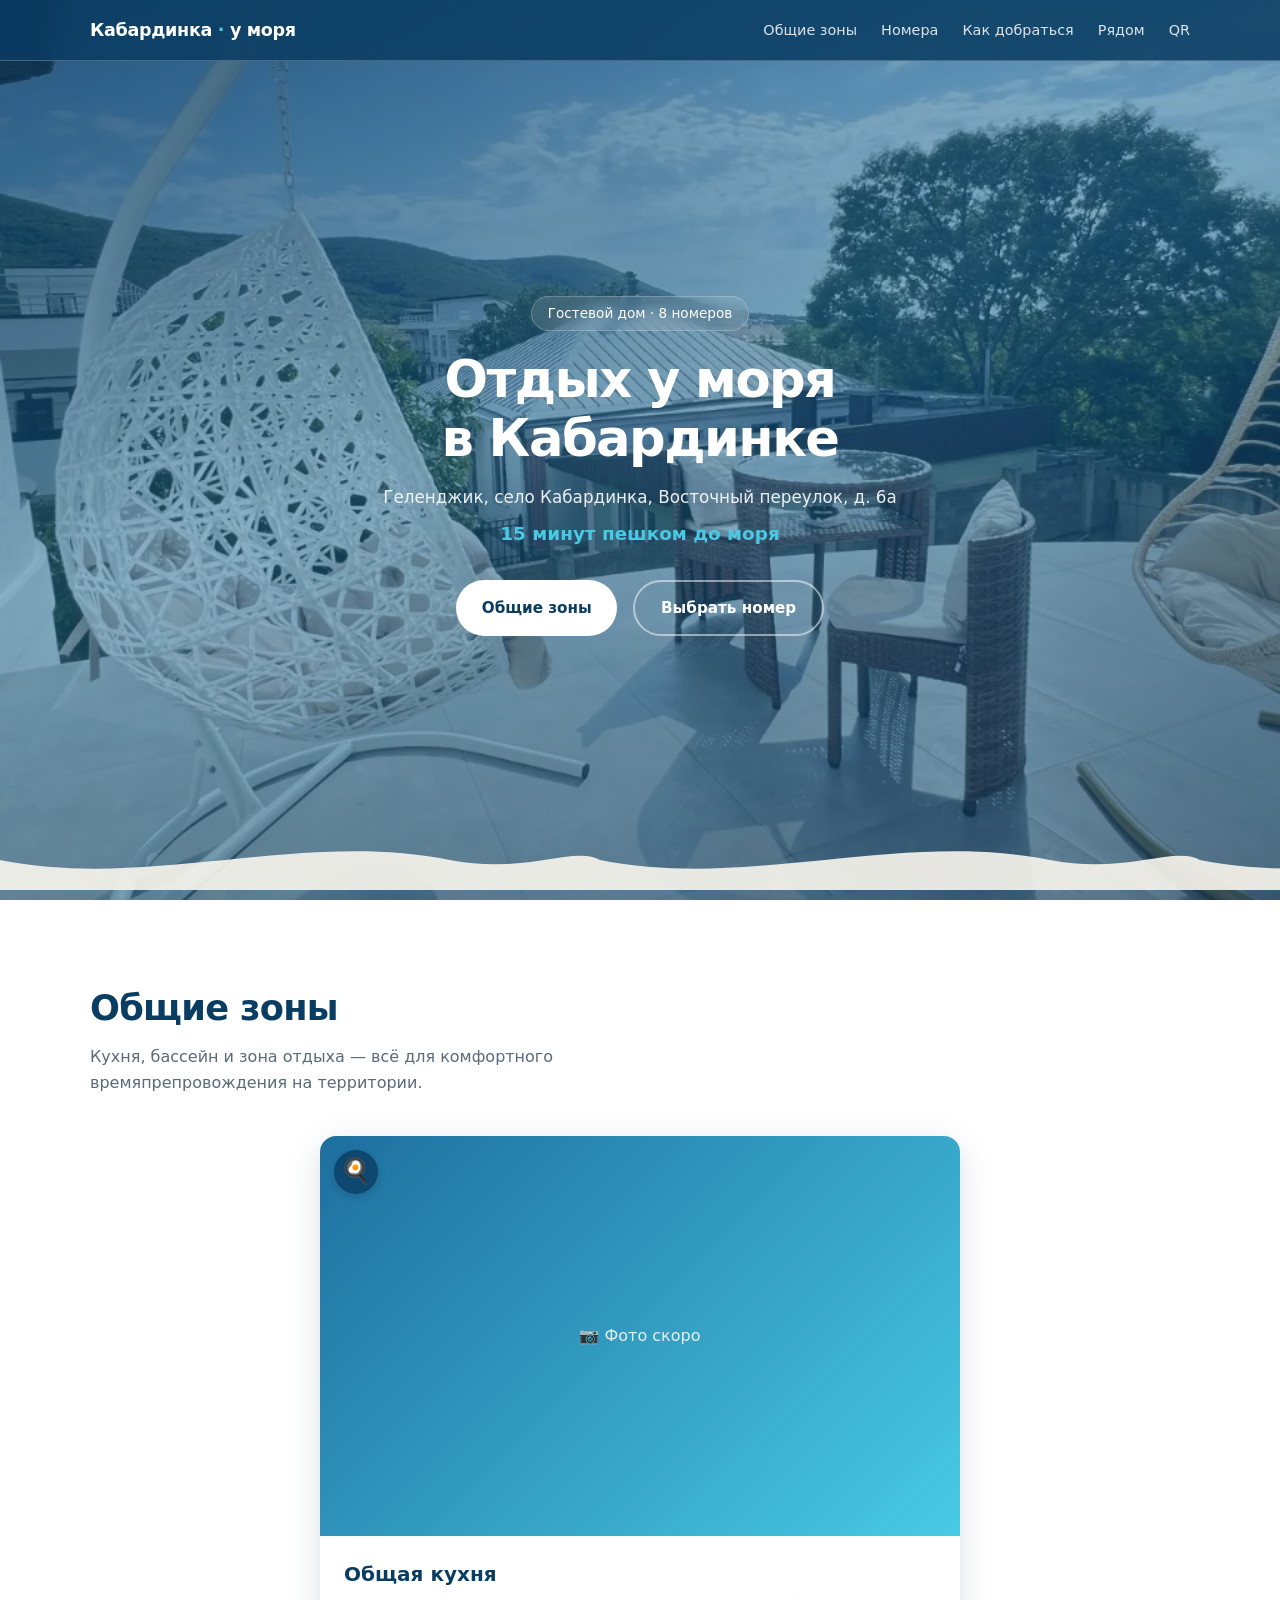
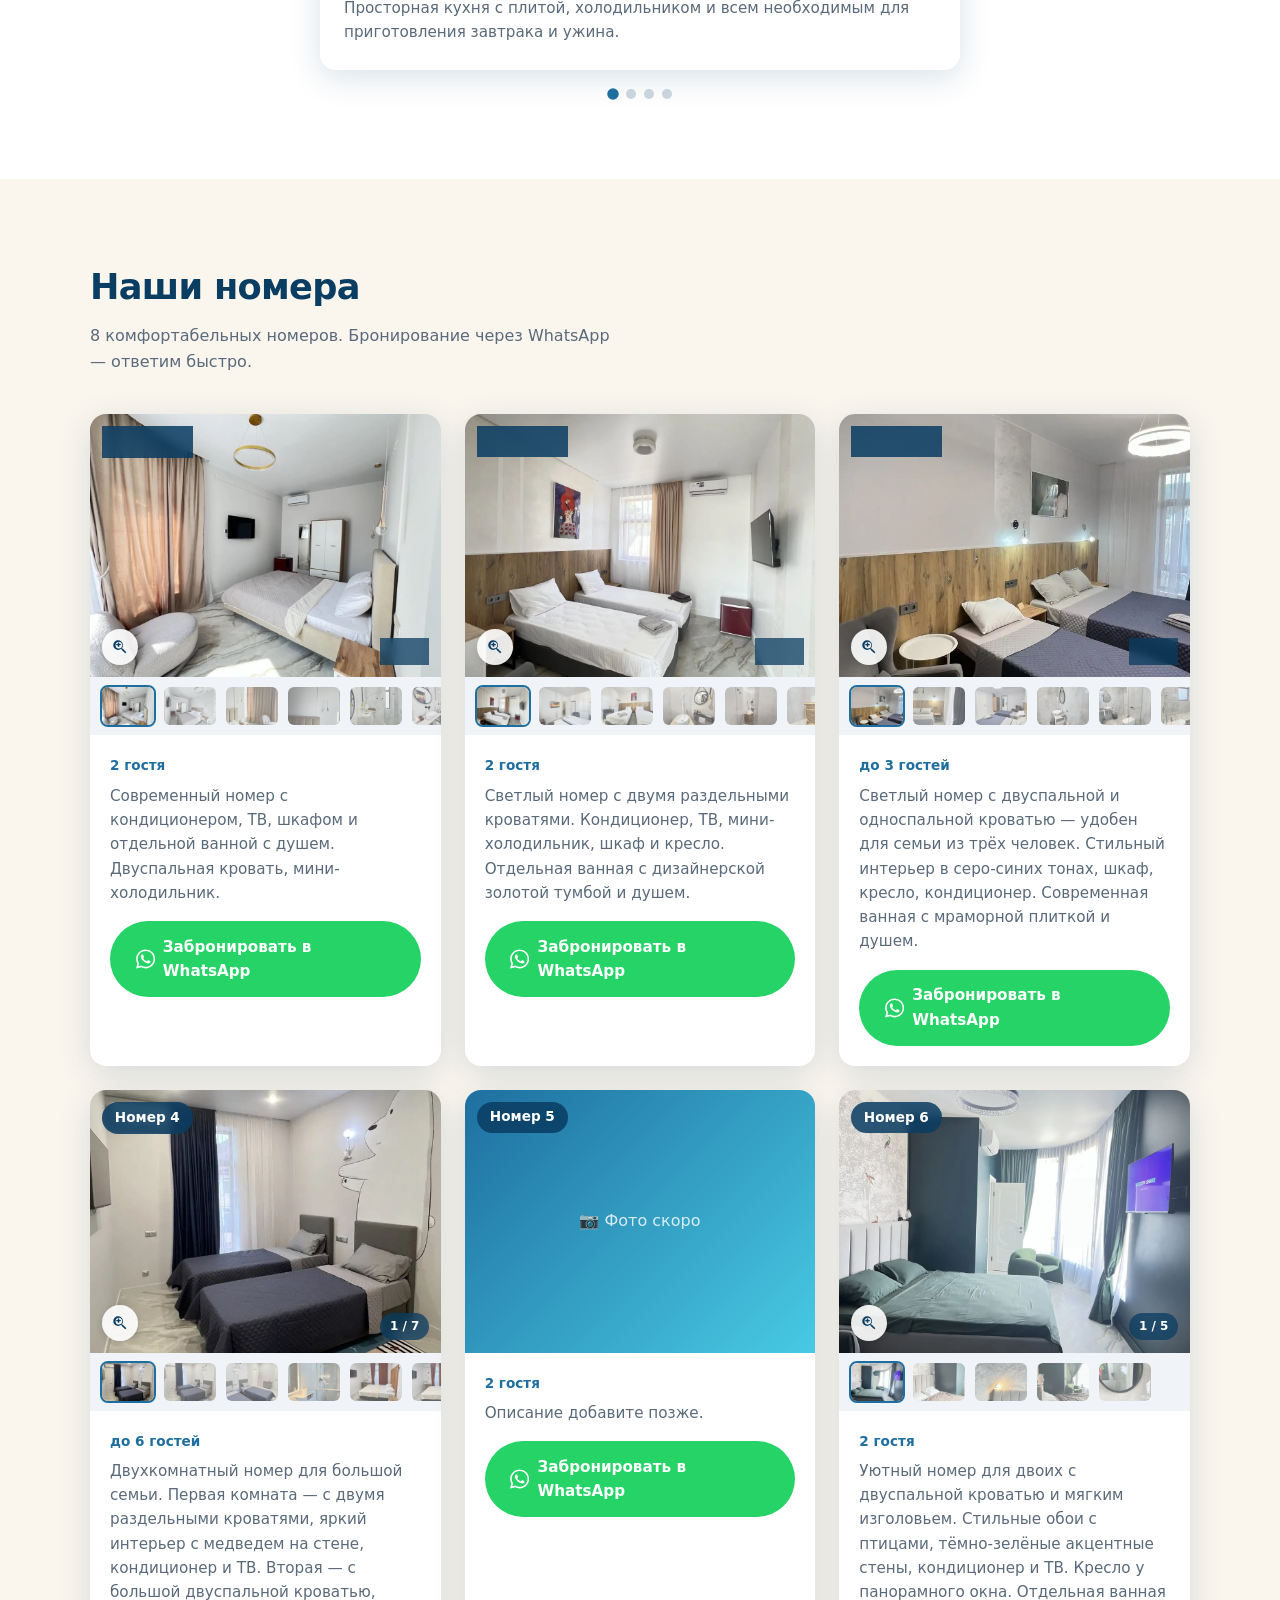
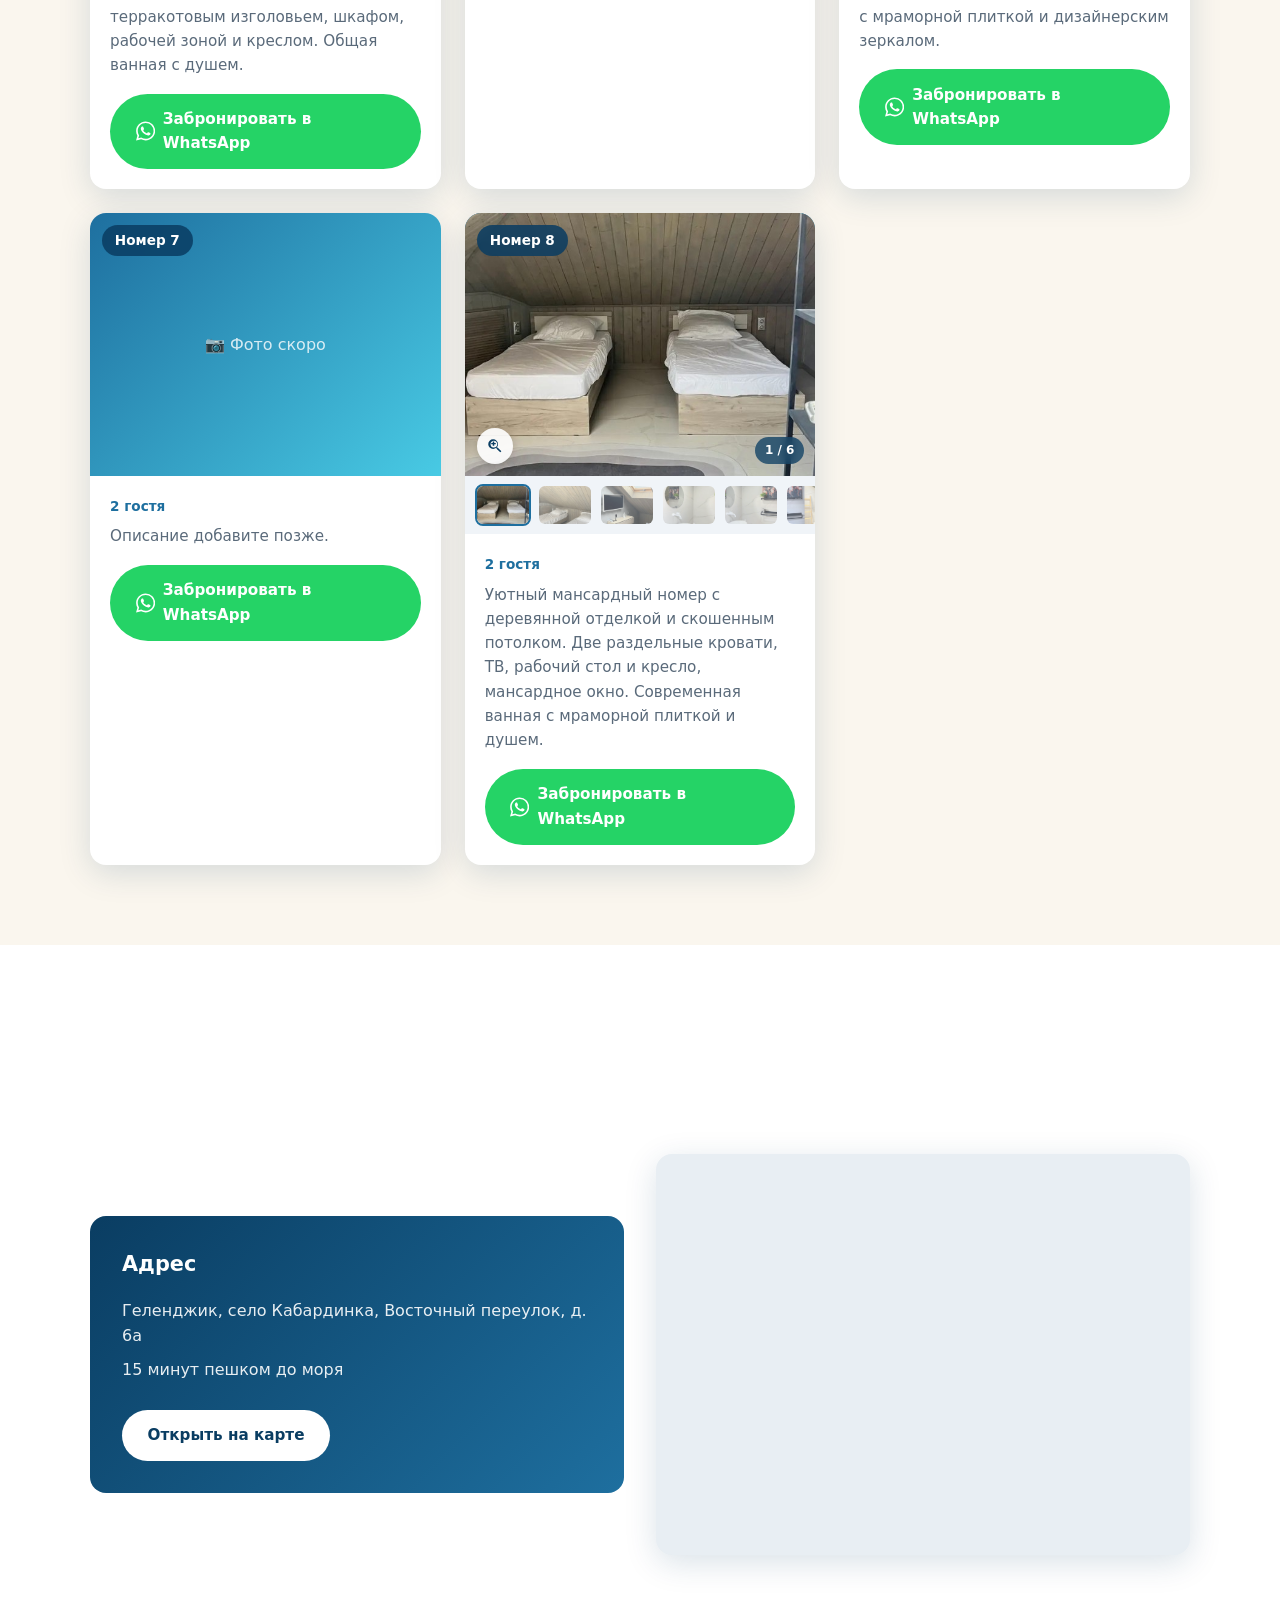
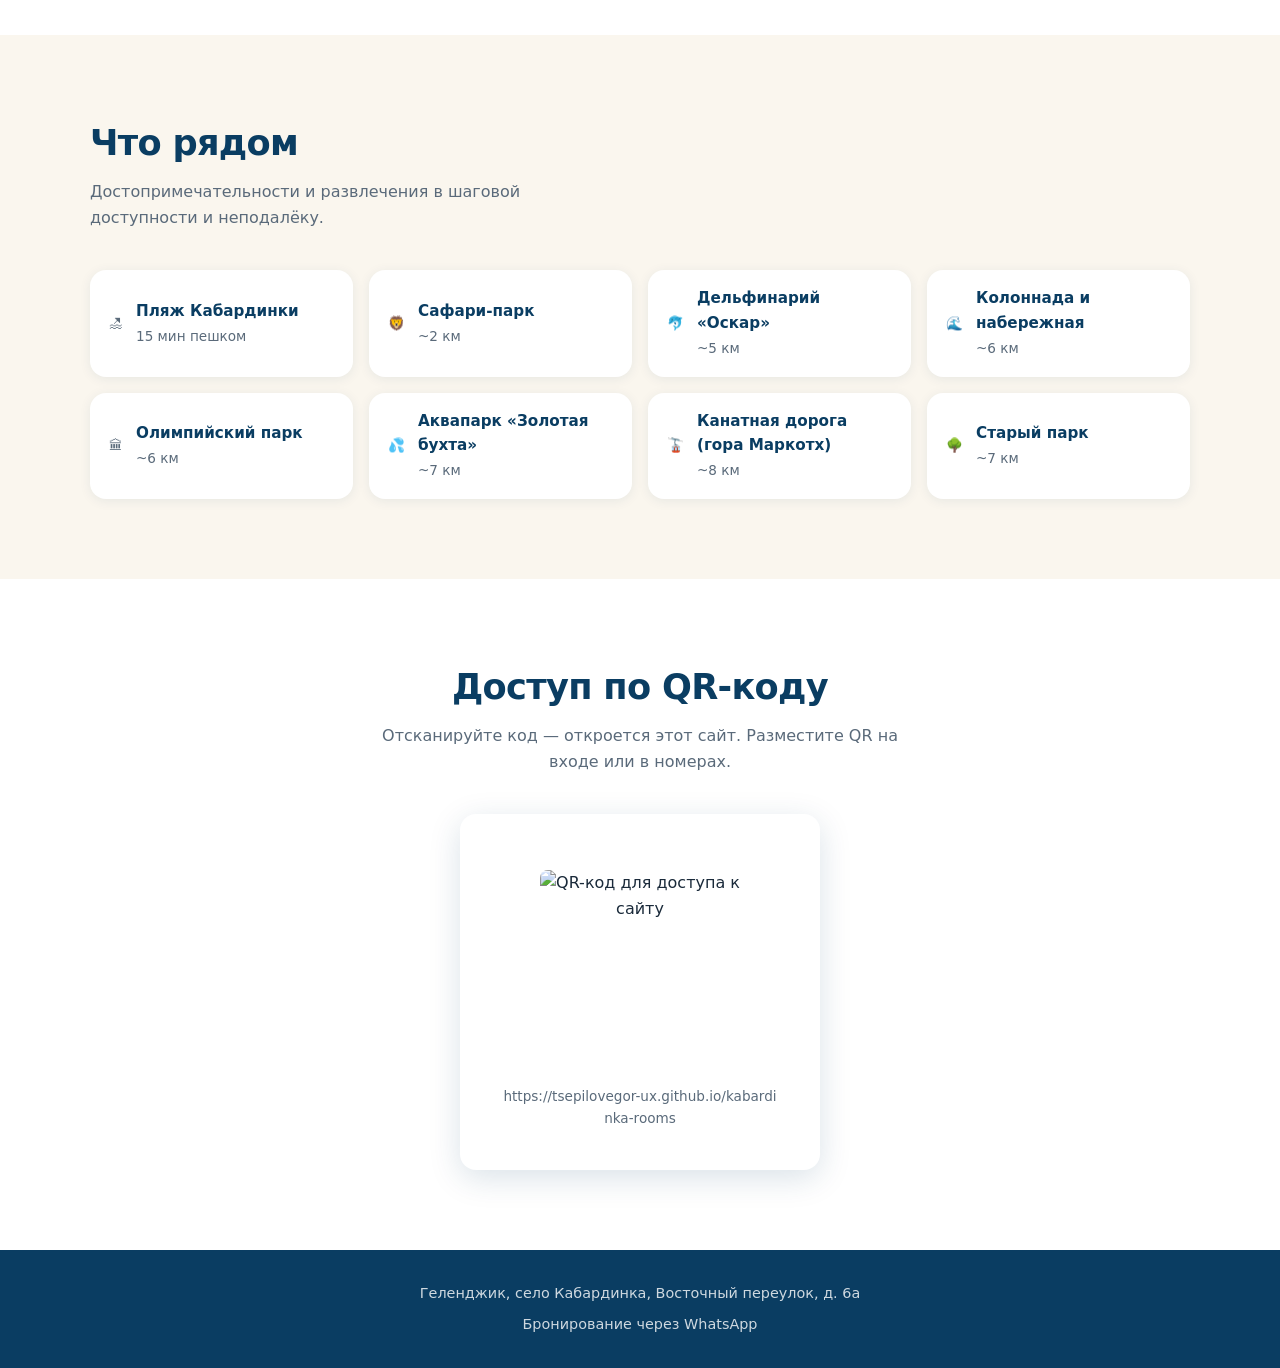
==== index.html @ e251ff1b "Добавить карусель общих зон перед блоком номеров. Кухня, коридор, бассейн и мангальная зона с автопр" ====
<!DOCTYPE html>
<html lang="ru">
<head>
  <meta charset="UTF-8">
  <meta name="viewport" content="width=device-width, initial-scale=1.0">
  <meta name="description" content="Номера для отдыха в Кабардинке — 15 минут пешком до моря. Геленджик, Восточный переулок, 6а.">
  <title>Номера в Кабардинке — у моря</title>
  <link rel="stylesheet" href="css/style.css">
</head>
<body>

  <header class="header">
    <div class="container header__inner">
      <a href="#" class="logo">Кабардинка <span>·</span> у моря</a>
      <nav class="nav">
        <a href="#shared">Общие зоны</a>
        <a href="#rooms">Номера</a>
        <a href="#location">Как добраться</a>
        <a href="#attractions">Рядом</a>
        <a href="#qr">QR</a>
      </nav>
    </div>
  </header>

  <section class="hero">
    <div class="hero__slideshow" id="hero-slideshow" aria-hidden="true"></div>
    <div class="hero__overlay"></div>
    <div class="hero__wave"></div>
    <div class="hero__content">
      <span class="hero__tag">Гостевой дом · 8 номеров</span>
      <h1>Отдых у моря в&nbsp;Кабардинке</h1>
      <p class="hero__address" id="hero-address"></p>
      <p class="hero__sea" id="hero-sea"></p>
      <div class="hero__actions">
        <a href="#shared" class="btn btn--primary">Общие зоны</a>
        <a href="#rooms" class="btn btn--outline">Выбрать номер</a>
      </div>
    </div>
  </section>

  <section class="section section--alt" id="shared">
    <div class="container">
      <h2 class="section__title reveal">Общие зоны</h2>
      <p class="section__subtitle reveal">Кухня, бассейн и зона отдыха — всё для комфортного времяпрепровождения на территории.</p>
      <div class="shared-carousel reveal">
        <div class="shared-carousel__viewport">
          <div class="shared-carousel__track" id="shared-track"></div>
        </div>
        <div class="shared-carousel__dots" id="shared-dots"></div>
      </div>
    </div>
  </section>

  <section class="section" id="rooms">
    <div class="container">
      <h2 class="section__title reveal">Наши номера</h2>
      <p class="section__subtitle reveal">8 комфортабельных номеров. Бронирование через WhatsApp — ответим быстро.</p>
      <div class="rooms-grid reveal" id="rooms-grid"></div>
    </div>
  </section>

  <section class="section section--alt" id="location">
    <div class="container">
      <h2 class="section__title reveal">Как добраться</h2>
      <p class="section__subtitle reveal">Тихое место в центре Кабардинки, рядом с пляжем.</p>
      <div class="location-grid reveal">
        <div class="location-info">
          <h3>Адрес</h3>
          <p id="location-address"></p>
          <p id="location-sea"></p>
          <a id="map-link" class="btn btn--primary" href="#" target="_blank" rel="noopener">Открыть на карте</a>
        </div>
        <div class="location-map">
          <iframe
            src="https://yandex.ru/map-widget/v1/?text=Геленджик%2C%20Кабардинка%2C%20Восточный%20переулок%206%D0%B0&z=16"
            allowfullscreen
            loading="lazy"
            title="Карта — Кабардинка, Восточный переулок 6а">
          </iframe>
        </div>
      </div>
    </div>
  </section>

  <section class="section" id="attractions">
    <div class="container">
      <h2 class="section__title reveal">Что рядом</h2>
      <p class="section__subtitle reveal">Достопримечательности и развлечения в шаговой доступности и неподалёку.</p>
      <ul class="attractions-list reveal" id="attractions-list"></ul>
    </div>
  </section>

  <section class="section section--alt" id="qr">
    <div class="container">
      <h2 class="section__title reveal" style="text-align:center">Доступ по QR-коду</h2>
      <p class="section__subtitle reveal" style="text-align:center;margin-inline:auto">
        Отсканируйте код — откроется этот сайт. Разместите QR на входе или в номерах.
      </p>
      <div class="qr-block reveal">
        <img id="qr-code" src="" alt="QR-код" width="200" height="200">
        <p id="qr-url"></p>
      </div>
    </div>
  </section>

  <footer class="footer">
    <div class="container">
      <p id="footer-address"></p>
      <p style="margin-top:0.5rem">Бронирование через WhatsApp</p>
    </div>
  </footer>

  <div class="lightbox" id="lightbox" hidden>
    <button type="button" class="lightbox__close" aria-label="Закрыть">&times;</button>
    <button type="button" class="lightbox__prev" aria-label="Предыдущее фото">&#8249;</button>
    <button type="button" class="lightbox__next" aria-label="Следующее фото">&#8250;</button>
    <div class="lightbox__content">
      <img class="lightbox__img" src="" alt="">
      <p class="lightbox__caption"></p>
      <span class="lightbox__counter"></span>
    </div>
  </div>

  <script src="js/config.js"></script>
  <script src="js/main.js"></script>
</body>
</html>
---- css/style.css ----
/* ===== Variables ===== */
:root {
  --sea-deep: #0a3d62;
  --sea-mid: #1e6f9f;
  --sea-light: #48cae4;
  --sand: #f4e4bc;
  --sand-light: #faf6ee;
  --white: #ffffff;
  --glass: rgba(255, 255, 255, 0.12);
  --glass-border: rgba(255, 255, 255, 0.22);
  --text: #1a2a3a;
  --text-muted: #5a6a7a;
  --whatsapp: #25d366;
  --radius: 16px;
  --shadow: 0 8px 32px rgba(10, 61, 98, 0.15);
  --font: system-ui, -apple-system, "Segoe UI", Roboto, "Helvetica Neue", sans-serif;
}

*, *::before, *::after { box-sizing: border-box; margin: 0; padding: 0; }

html { scroll-behavior: smooth; }

body {
  font-family: var(--font);
  color: var(--text);
  background: var(--sand-light);
  line-height: 1.6;
  -webkit-font-smoothing: antialiased;
}

img { max-width: 100%; display: block; }

a { color: inherit; text-decoration: none; }

.container {
  width: min(1100px, 92vw);
  margin-inline: auto;
}

/* ===== Header ===== */
.header {
  position: fixed;
  top: 0;
  left: 0;
  right: 0;
  z-index: 100;
  padding: 1rem 0;
  background: rgba(10, 61, 98, 0.85);
  backdrop-filter: blur(12px);
  -webkit-backdrop-filter: blur(12px);
  border-bottom: 1px solid var(--glass-border);
}

.header__inner {
  display: flex;
  align-items: center;
  justify-content: space-between;
  gap: 1rem;
}

.logo {
  font-size: 1.1rem;
  font-weight: 700;
  color: var(--white);
  letter-spacing: -0.02em;
}

.logo span { color: var(--sea-light); }

.nav {
  display: flex;
  gap: 1.5rem;
}

.nav a {
  color: rgba(255, 255, 255, 0.85);
  font-size: 0.9rem;
  transition: color 0.2s;
}

.nav a:hover { color: var(--sea-light); }

@media (max-width: 600px) {
  .nav { gap: 0.8rem; font-size: 0.85rem; }
}

/* ===== Hero ===== */
.hero {
  position: relative;
  min-height: 100svh;
  display: flex;
  align-items: center;
  justify-content: center;
  text-align: center;
  color: var(--white);
  overflow: hidden;
  padding: 6rem 1rem 4rem;
}

.hero__slideshow {
  position: absolute;
  inset: 0;
  z-index: 0;
}

.hero__slide {
  position: absolute;
  inset: 0;
  background-size: cover;
  background-position: center;
  opacity: 0;
  transition: opacity 1.4s ease-in-out;
}

.hero__slide.active {
  opacity: 1;
}

.hero__overlay {
  position: absolute;
  inset: 0;
  z-index: 1;
  background:
    linear-gradient(160deg, rgba(10, 61, 98, 0.72) 0%, rgba(30, 111, 159, 0.5) 45%, rgba(10, 61, 98, 0.65) 100%);
  pointer-events: none;
}

.hero__wave {
  position: absolute;
  bottom: 0;
  left: 0;
  width: 200%;
  height: 80px;
  z-index: 2;
  background: url("data:image/svg+xml,%3Csvg xmlns='http://www.w3.org/2000/svg' viewBox='0 0 1200 120'%3E%3Cpath d='M0,60 C300,120 600,0 900,60 C1050,90 1150,30 1200,60 L1200,120 L0,120 Z' fill='%23faf6ee'/%3E%3C/svg%3E") repeat-x;
  background-size: 600px 80px;
  animation: wave 12s linear infinite;
  opacity: 0.9;
}

@keyframes wave {
  from { transform: translateX(0); }
  to { transform: translateX(-600px); }
}

.hero__content { max-width: 680px; position: relative; z-index: 3; }

.hero__tag {
  display: inline-block;
  padding: 0.35rem 1rem;
  border-radius: 999px;
  background: var(--glass);
  border: 1px solid var(--glass-border);
  font-size: 0.85rem;
  margin-bottom: 1.2rem;
  backdrop-filter: blur(8px);
}

.hero h1 {
  font-size: clamp(2rem, 5vw, 3.2rem);
  font-weight: 800;
  line-height: 1.15;
  letter-spacing: -0.03em;
  margin-bottom: 1rem;
}

.hero__address {
  font-size: 1.05rem;
  opacity: 0.9;
  margin-bottom: 0.5rem;
}

.hero__sea {
  font-size: 1.15rem;
  color: var(--sea-light);
  font-weight: 600;
  margin-bottom: 2rem;
}

.hero__actions {
  display: flex;
  gap: 1rem;
  justify-content: center;
  flex-wrap: wrap;
}

/* ===== Buttons ===== */
.btn {
  display: inline-flex;
  align-items: center;
  gap: 0.5rem;
  padding: 0.85rem 1.6rem;
  border-radius: 999px;
  font-weight: 600;
  font-size: 0.95rem;
  transition: transform 0.2s, box-shadow 0.2s;
  cursor: pointer;
  border: none;
}

.btn:hover {
  transform: translateY(-2px);
  box-shadow: 0 6px 20px rgba(0, 0, 0, 0.15);
}

.btn--primary {
  background: var(--white);
  color: var(--sea-deep);
}

.btn--outline {
  background: transparent;
  color: var(--white);
  border: 2px solid rgba(255, 255, 255, 0.5);
}

.btn--whatsapp {
  background: var(--whatsapp);
  color: var(--white);
  width: 100%;
  justify-content: center;
}

/* ===== Sections ===== */
.section {
  padding: 5rem 0;
}

.section--alt {
  background: var(--white);
}

.section__title {
  font-size: clamp(1.6rem, 3vw, 2.2rem);
  font-weight: 800;
  letter-spacing: -0.02em;
  margin-bottom: 0.5rem;
  color: var(--sea-deep);
}

.section__subtitle {
  color: var(--text-muted);
  margin-bottom: 2.5rem;
  max-width: 540px;
}

/* ===== Shared spaces carousel ===== */
.shared-carousel {
  max-width: 640px;
  margin-inline: auto;
}

.shared-carousel__viewport {
  overflow: hidden;
  border-radius: var(--radius);
  box-shadow: var(--shadow);
}

.shared-carousel__track {
  display: flex;
  transition: transform 0.7s cubic-bezier(0.4, 0, 0.2, 1);
}

.shared-card {
  flex: 0 0 100%;
  background: var(--white);
}

.shared-card__image {
  position: relative;
  aspect-ratio: 16 / 10;
  background: linear-gradient(135deg, var(--sea-mid), var(--sea-light));
  overflow: hidden;
}

.shared-card__image img {
  width: 100%;
  height: 100%;
  object-fit: cover;
}

.shared-card__image--placeholder::after {
  content: "📷 Фото скоро";
  position: absolute;
  inset: 0;
  display: flex;
  align-items: center;
  justify-content: center;
  color: rgba(255, 255, 255, 0.85);
  font-size: 1rem;
  font-weight: 500;
}

.shared-card__icon {
  position: absolute;
  top: 14px;
  left: 14px;
  font-size: 1.5rem;
  background: rgba(10, 61, 98, 0.8);
  width: 44px;
  height: 44px;
  border-radius: 50%;
  display: flex;
  align-items: center;
  justify-content: center;
  backdrop-filter: blur(4px);
  box-shadow: 0 2px 8px rgba(0, 0, 0, 0.15);
}

.shared-card__body {
  padding: 1.4rem 1.5rem 1.6rem;
}

.shared-card__body h3 {
  font-size: 1.25rem;
  font-weight: 700;
  color: var(--sea-deep);
  margin-bottom: 0.45rem;
}

.shared-card__body p {
  font-size: 0.95rem;
  color: var(--text-muted);
  line-height: 1.55;
}

.shared-carousel__dots {
  display: flex;
  justify-content: center;
  gap: 8px;
  margin-top: 1.2rem;
}

.shared-carousel__dot {
  width: 10px;
  height: 10px;
  padding: 0;
  border: none;
  border-radius: 50%;
  background: rgba(10, 61, 98, 0.2);
  cursor: pointer;
  transition: transform 0.2s, background 0.2s;
}

.shared-carousel__dot:hover {
  background: rgba(10, 61, 98, 0.4);
}

.shared-carousel__dot.active {
  background: var(--sea-mid);
  transform: scale(1.15);
}

/* ===== Reveal animation ===== */
.reveal {
  opacity: 0;
  transform: translateY(24px);
  transition: opacity 0.6s ease, transform 0.6s ease;
}

.reveal.visible {
  opacity: 1;
  transform: translateY(0);
}

/* ===== Room cards ===== */
.rooms-grid {
  display: grid;
  grid-template-columns: repeat(auto-fill, minmax(300px, 1fr));
  gap: 1.5rem;
}

.room-card {
  background: var(--white);
  border-radius: var(--radius);
  overflow: hidden;
  box-shadow: var(--shadow);
  transition: transform 0.3s, box-shadow 0.3s;
}

.room-card:hover {
  transform: translateY(-4px);
  box-shadow: 0 12px 40px rgba(10, 61, 98, 0.2);
}

.room-card__image {
  position: relative;
  aspect-ratio: 4 / 3;
  background: linear-gradient(135deg, var(--sea-mid), var(--sea-light));
  overflow: hidden;
}

.room-card__image img {
  width: 100%;
  height: 100%;
  object-fit: cover;
  transition: opacity 0.25s ease;
}

.room-card__counter {
  position: absolute;
  bottom: 12px;
  right: 12px;
  background: rgba(10, 61, 98, 0.75);
  color: var(--white);
  padding: 0.25rem 0.6rem;
  border-radius: 999px;
  font-size: 0.75rem;
  font-weight: 600;
  backdrop-filter: blur(4px);
}

.room-card__thumbs {
  display: flex;
  gap: 6px;
  padding: 8px 10px;
  overflow-x: auto;
  background: #f0f4f8;
  scrollbar-width: thin;
}

.room-card__thumb {
  flex: 0 0 56px;
  height: 42px;
  padding: 0;
  border: 2px solid transparent;
  border-radius: 8px;
  overflow: hidden;
  cursor: pointer;
  background: none;
  opacity: 0.65;
  transition: opacity 0.2s, border-color 0.2s;
}

.room-card__thumb:hover,
.room-card__thumb.active {
  opacity: 1;
  border-color: var(--sea-mid);
}

.room-card__thumb img {
  width: 100%;
  height: 100%;
  object-fit: cover;
}

.room-card__zoom {
  position: absolute;
  bottom: 12px;
  left: 12px;
  width: 36px;
  height: 36px;
  border: none;
  border-radius: 50%;
  background: rgba(255, 255, 255, 0.9);
  color: var(--sea-deep);
  display: flex;
  align-items: center;
  justify-content: center;
  cursor: pointer;
  box-shadow: 0 2px 8px rgba(0, 0, 0, 0.15);
  transition: transform 0.2s, background 0.2s;
}

.room-card__zoom:hover {
  transform: scale(1.08);
  background: var(--white);
}

.room-card__main {
  cursor: zoom-in;
}

.room-card__image--placeholder .room-card__main {
  cursor: default;
}

.room-card__image--placeholder .room-card__zoom {
  display: none;
}

/* ===== Lightbox ===== */
body.lightbox-open {
  overflow: hidden;
}

.lightbox {
  position: fixed;
  inset: 0;
  z-index: 1000;
  background: rgba(10, 20, 30, 0.92);
  display: flex;
  align-items: center;
  justify-content: center;
  padding: 1rem;
  backdrop-filter: blur(6px);
}

.lightbox[hidden] {
  display: none;
}

.lightbox__content {
  max-width: min(960px, 96vw);
  max-height: 90vh;
  text-align: center;
}

.lightbox__img {
  max-width: 100%;
  max-height: calc(90vh - 80px);
  object-fit: contain;
  border-radius: 8px;
  box-shadow: 0 8px 40px rgba(0, 0, 0, 0.4);
}

.lightbox__caption {
  color: var(--white);
  font-weight: 600;
  margin-top: 0.8rem;
  font-size: 1rem;
}

.lightbox__counter {
  display: block;
  color: rgba(255, 255, 255, 0.7);
  font-size: 0.85rem;
  margin-top: 0.3rem;
}

.lightbox__close,
.lightbox__prev,
.lightbox__next {
  position: absolute;
  border: none;
  background: rgba(255, 255, 255, 0.12);
  color: var(--white);
  cursor: pointer;
  border-radius: 50%;
  width: 44px;
  height: 44px;
  font-size: 1.6rem;
  line-height: 1;
  display: flex;
  align-items: center;
  justify-content: center;
  transition: background 0.2s;
}

.lightbox__close:hover,
.lightbox__prev:hover,
.lightbox__next:hover {
  background: rgba(255, 255, 255, 0.25);
}

.lightbox__close {
  top: 1rem;
  right: 1rem;
  font-size: 2rem;
}

.lightbox__prev {
  left: 1rem;
  top: 50%;
  transform: translateY(-50%);
}

.lightbox__next {
  right: 1rem;
  top: 50%;
  transform: translateY(-50%);
}

@media (max-width: 600px) {
  .lightbox__prev { left: 0.5rem; }
  .lightbox__next { right: 0.5rem; }
  .lightbox__close { top: 0.5rem; right: 0.5rem; }
}

.room-card__image--placeholder img { display: none; }

.room-card__image--placeholder::after {
  content: "📷 Фото скоро";
  position: absolute;
  inset: 0;
  display: flex;
  align-items: center;
  justify-content: center;
  color: rgba(255, 255, 255, 0.8);
  font-size: 1rem;
  font-weight: 500;
}

.room-card__badge {
  position: absolute;
  top: 12px;
  left: 12px;
  background: rgba(10, 61, 98, 0.85);
  color: var(--white);
  padding: 0.3rem 0.8rem;
  border-radius: 999px;
  font-size: 0.85rem;
  font-weight: 600;
  backdrop-filter: blur(4px);
}

.room-card__body { padding: 1.25rem; }

.room-card__capacity {
  font-size: 0.85rem;
  color: var(--sea-mid);
  font-weight: 600;
  margin-bottom: 0.4rem;
}

.room-card__desc {
  font-size: 0.95rem;
  color: var(--text-muted);
  margin-bottom: 1rem;
}

/* ===== Location ===== */
.location-grid {
  display: grid;
  grid-template-columns: 1fr 1fr;
  gap: 2rem;
  align-items: center;
}

@media (max-width: 700px) {
  .location-grid { grid-template-columns: 1fr; }
}

.location-info {
  background: linear-gradient(135deg, var(--sea-deep), var(--sea-mid));
  color: var(--white);
  padding: 2rem;
  border-radius: var(--radius);
}

.location-info h3 {
  font-size: 1.3rem;
  margin-bottom: 1rem;
}

.location-info p { opacity: 0.9; margin-bottom: 0.5rem; }

.location-info .btn { margin-top: 1.2rem; }

.location-map {
  border-radius: var(--radius);
  overflow: hidden;
  aspect-ratio: 4 / 3;
  background: #e8eef3;
  display: flex;
  align-items: center;
  justify-content: center;
  box-shadow: var(--shadow);
}

.location-map iframe {
  width: 100%;
  height: 100%;
  border: 0;
}

/* ===== Attractions ===== */
.attractions-list {
  list-style: none;
  display: grid;
  grid-template-columns: repeat(auto-fill, minmax(240px, 1fr));
  gap: 1rem;
}

.attraction {
  display: flex;
  align-items: center;
  gap: 0.8rem;
  padding: 1rem 1.2rem;
  background: var(--white);
  border-radius: var(--radius);
  box-shadow: 0 2px 12px rgba(10, 61, 98, 0.08);
  transition: transform 0.2s;
}

.attraction:hover { transform: translateX(4px); }

.attraction__icon { font-size: 1.5rem; flex-shrink: 0; }

.attraction strong {
  display: block;
  font-size: 0.95rem;
  color: var(--sea-deep);
}

.attraction span {
  font-size: 0.85rem;
  color: var(--text-muted);
}

/* ===== QR ===== */
.qr-block {
  text-align: center;
  padding: 2.5rem;
  background: var(--white);
  border-radius: var(--radius);
  box-shadow: var(--shadow);
  max-width: 360px;
  margin-inline: auto;
}

.qr-block img {
  margin: 1rem auto;
  border-radius: 8px;
}

.qr-block p {
  font-size: 0.85rem;
  color: var(--text-muted);
  word-break: break-all;
}

/* ===== Footer ===== */
.footer {
  background: var(--sea-deep);
  color: rgba(255, 255, 255, 0.8);
  text-align: center;
  padding: 2rem 1rem;
  font-size: 0.9rem;
}

.footer a { color: var(--sea-light); }
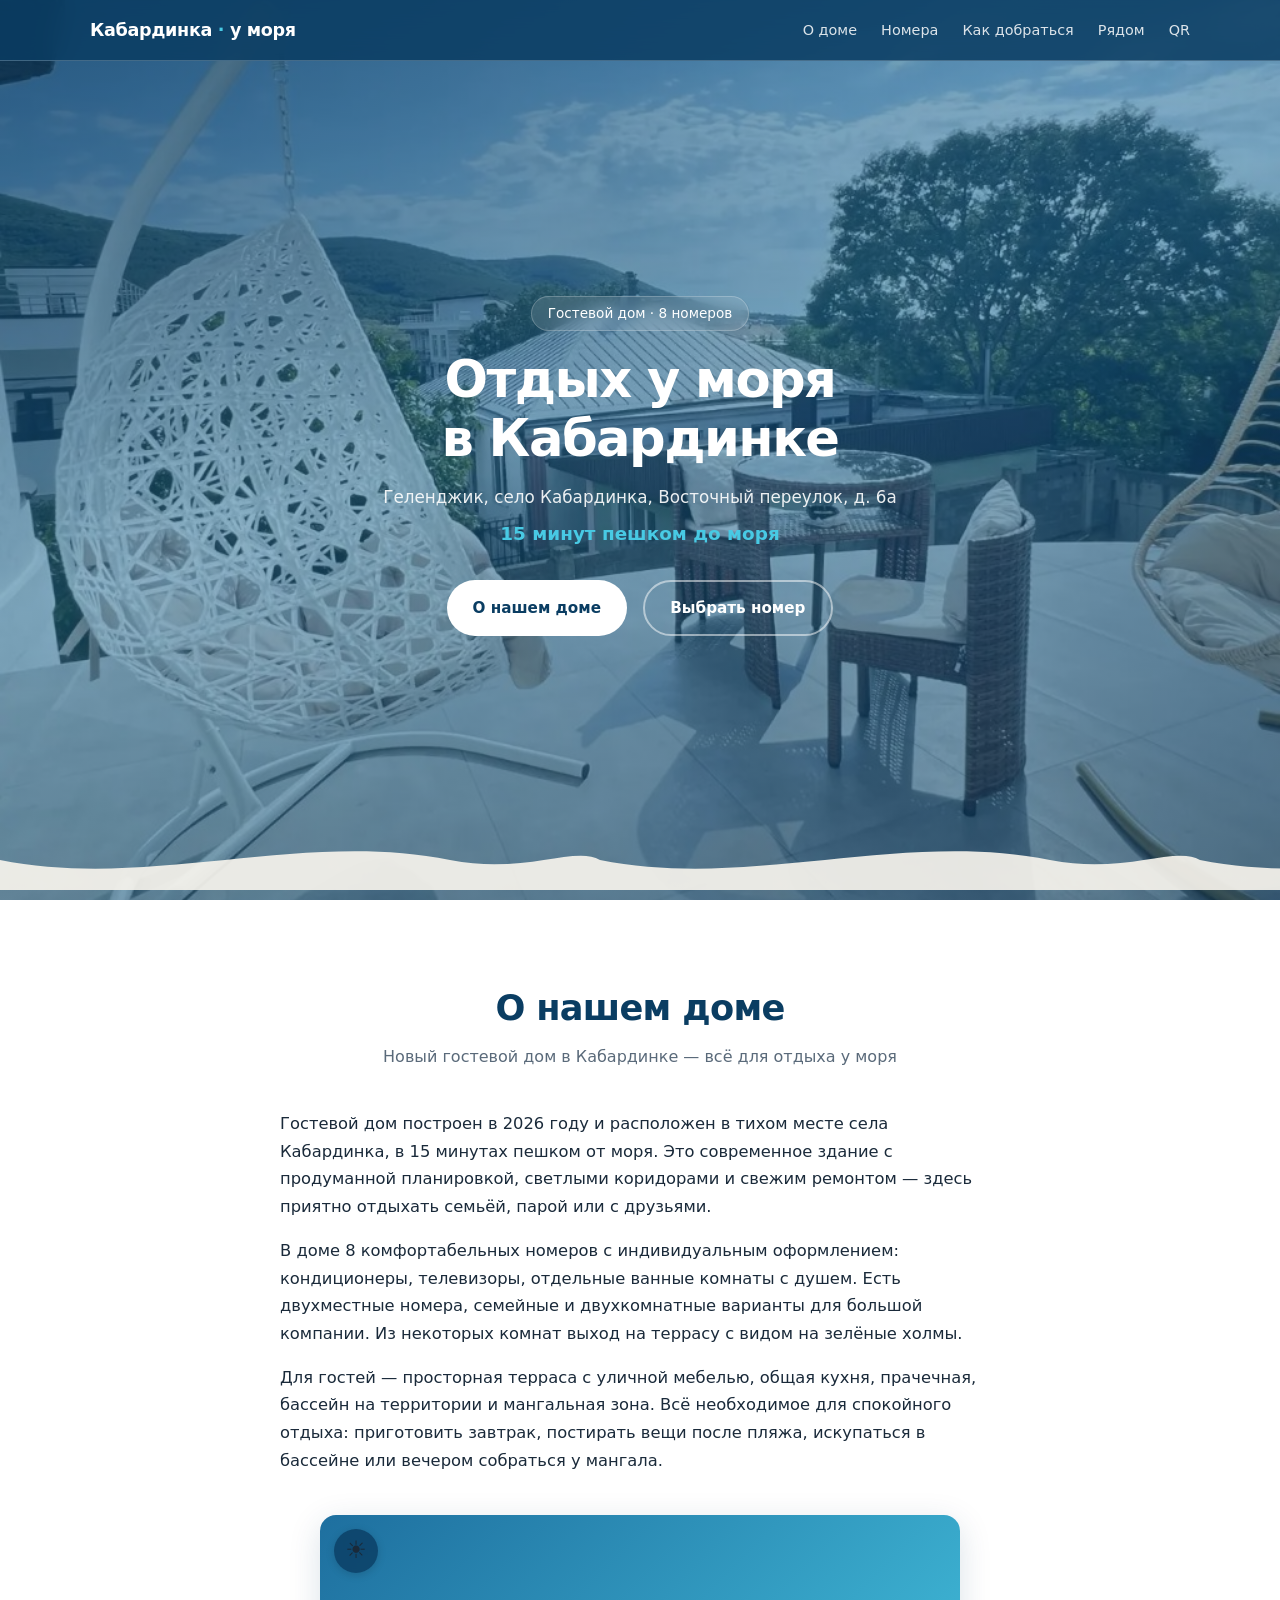
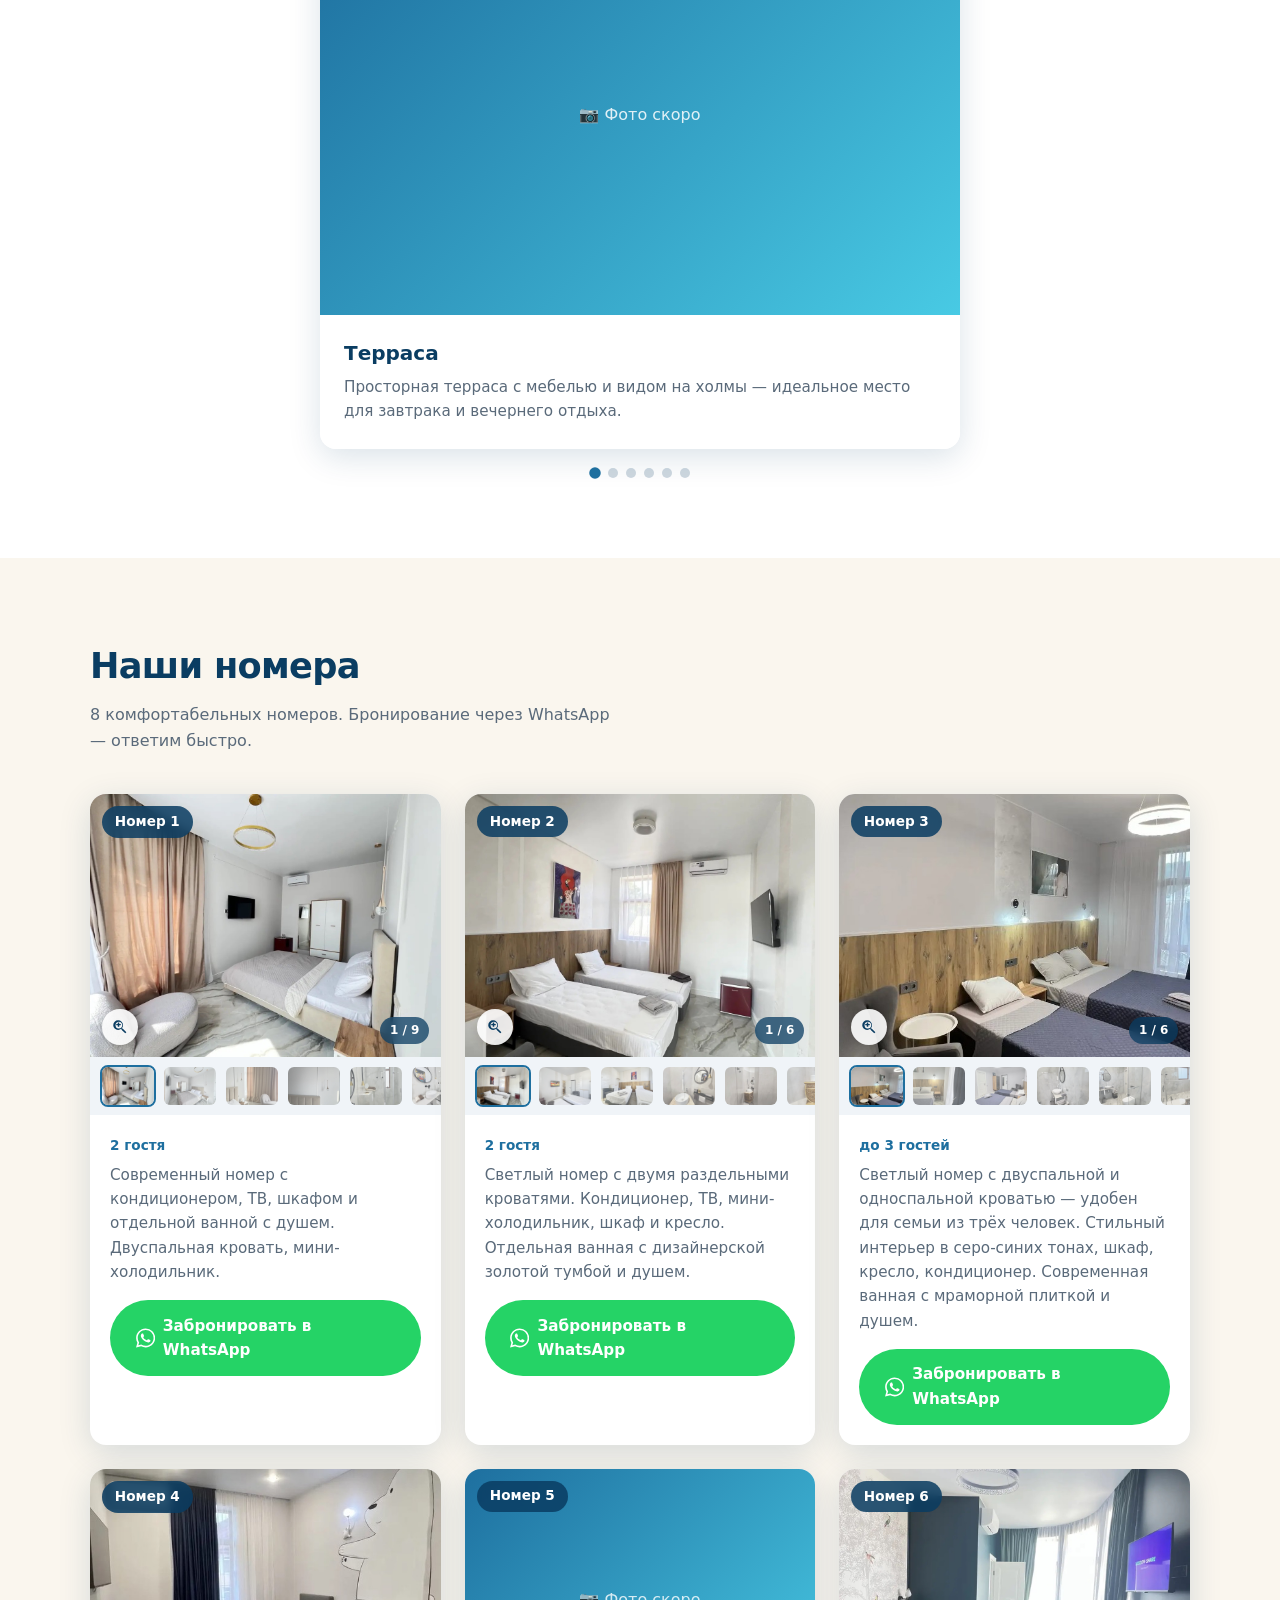
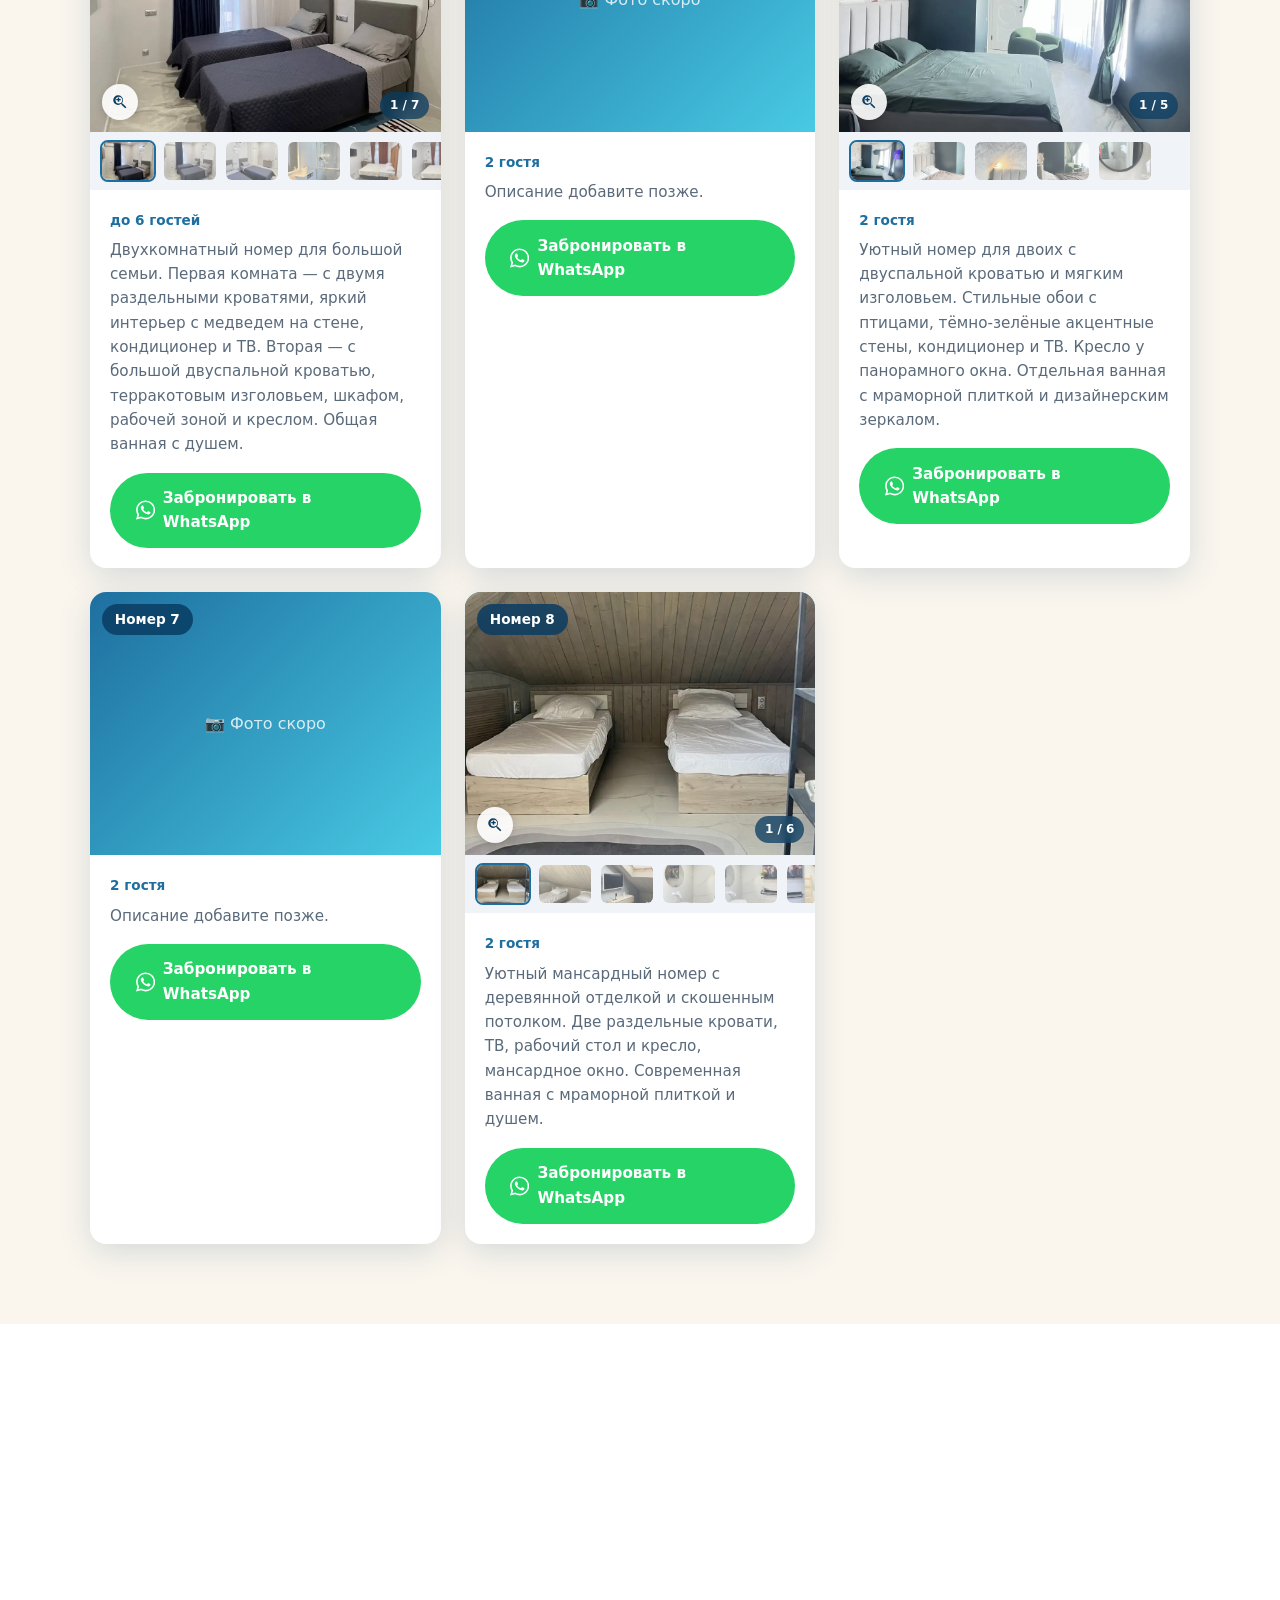
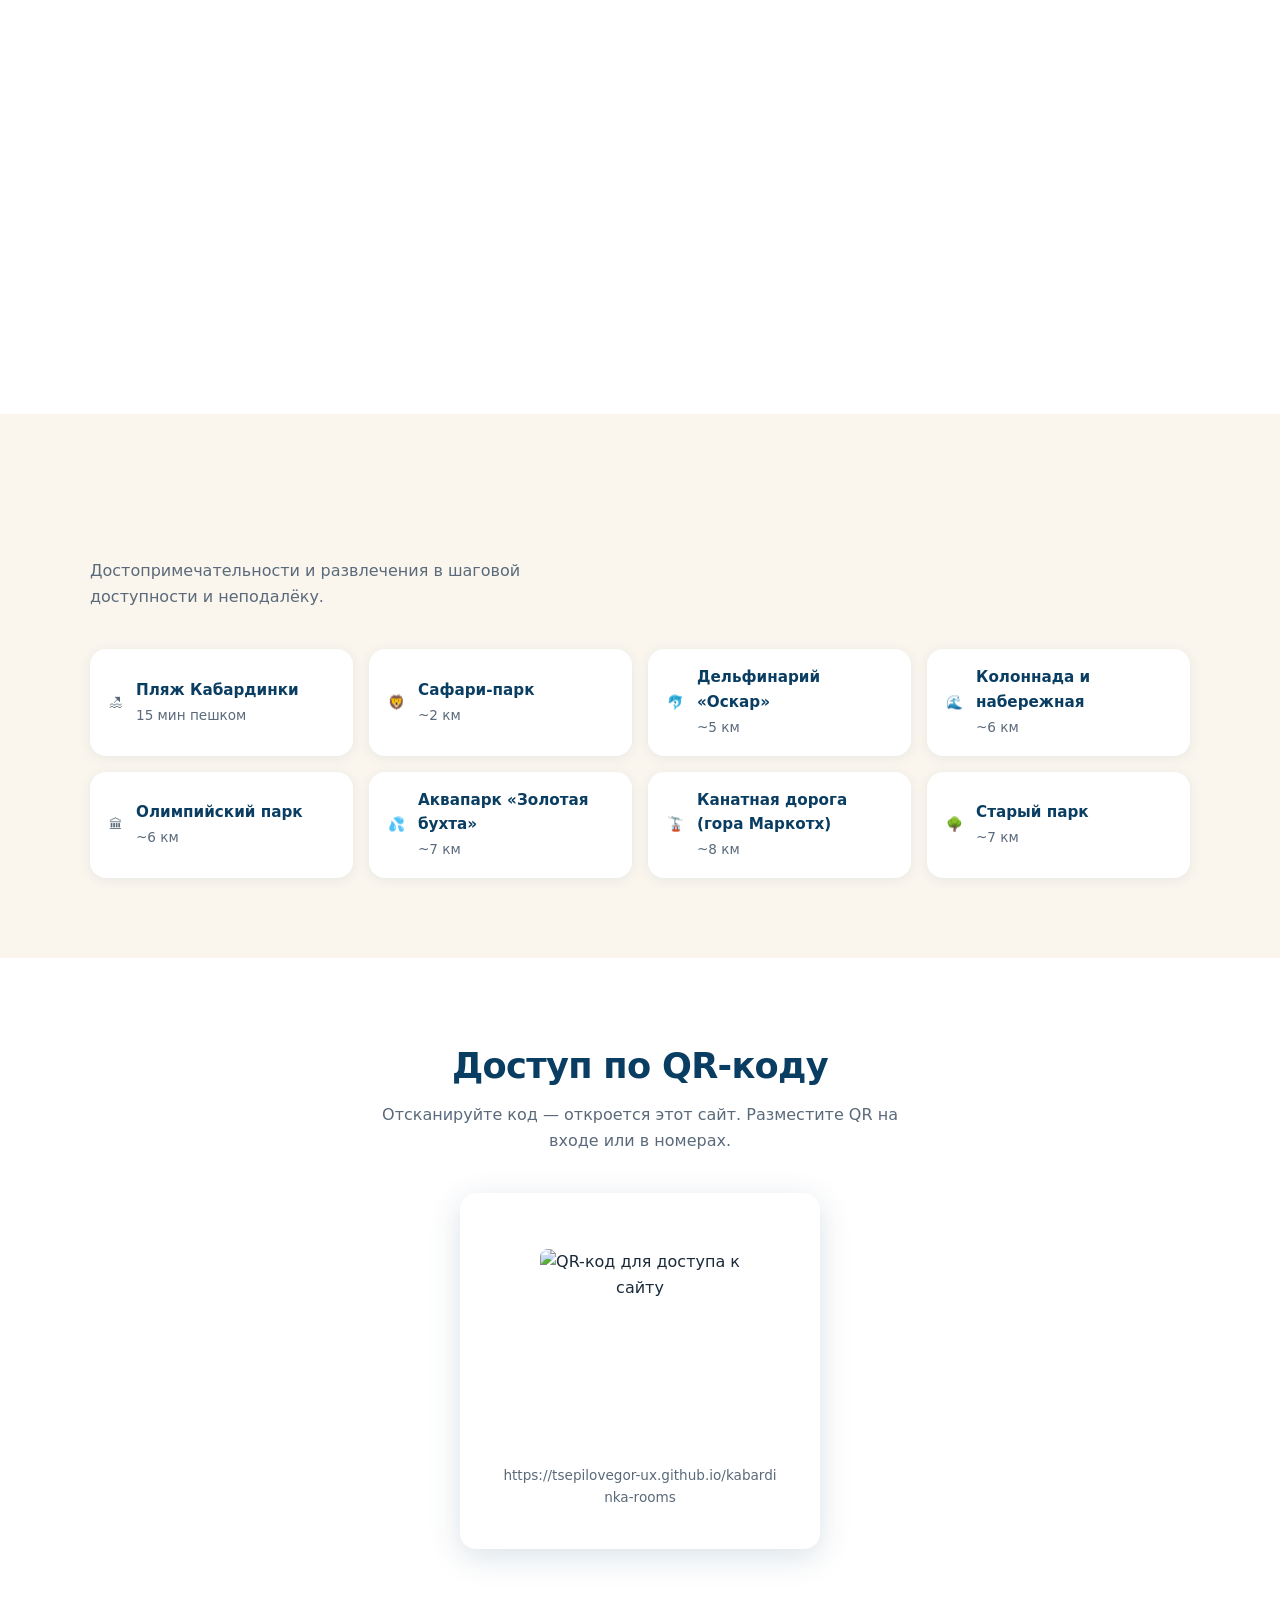
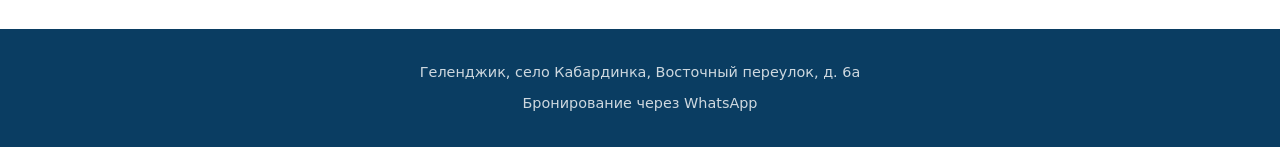
==== commit e38c3940: "Переименовать блок в «О нашем доме» и добавить описание. Текст о доме 2026 года, карусель территории" ====
--- a/index.html
+++ b/index.html
@@ -13,7 +13,7 @@
     <div class="container header__inner">
       <a href="#" class="logo">Кабардинка <span>·</span> у моря</a>
       <nav class="nav">
-        <a href="#shared">Общие зоны</a>
+        <a href="#about">О доме</a>
         <a href="#rooms">Номера</a>
         <a href="#location">Как добраться</a>
         <a href="#attractions">Рядом</a>
@@ -32,16 +32,17 @@
       <p class="hero__address" id="hero-address"></p>
       <p class="hero__sea" id="hero-sea"></p>
       <div class="hero__actions">
-        <a href="#shared" class="btn btn--primary">Общие зоны</a>
+        <a href="#about" class="btn btn--primary">О нашем доме</a>
         <a href="#rooms" class="btn btn--outline">Выбрать номер</a>
       </div>
     </div>
   </section>
 
-  <section class="section section--alt" id="shared">
+  <section class="section section--alt" id="about">
     <div class="container">
-      <h2 class="section__title reveal">Общие зоны</h2>
-      <p class="section__subtitle reveal">Кухня, бассейн и зона отдыха — всё для комфортного времяпрепровождения на территории.</p>
+      <h2 class="section__title reveal" id="about-title">О нашем доме</h2>
+      <p class="section__subtitle reveal" id="about-subtitle"></p>
+      <div class="about-text reveal" id="about-text"></div>
       <div class="shared-carousel reveal">
         <div class="shared-carousel__viewport">
           <div class="shared-carousel__track" id="shared-track"></div>
--- a/css/style.css
+++ b/css/style.css
@@ -244,6 +244,33 @@
   max-width: 540px;
 }
 
+/* ===== About house ===== */
+.about-text {
+  max-width: 720px;
+  margin: 0 auto 2.5rem;
+}
+
+.about-text p {
+  font-size: 1.02rem;
+  line-height: 1.7;
+  color: var(--text);
+  margin-bottom: 1rem;
+}
+
+.about-text p:last-child {
+  margin-bottom: 0;
+}
+
+#about .section__subtitle {
+  margin-inline: auto;
+  text-align: center;
+  max-width: 560px;
+}
+
+#about .section__title {
+  text-align: center;
+}
+
 /* ===== Shared spaces carousel ===== */
 .shared-carousel {
   max-width: 640px;
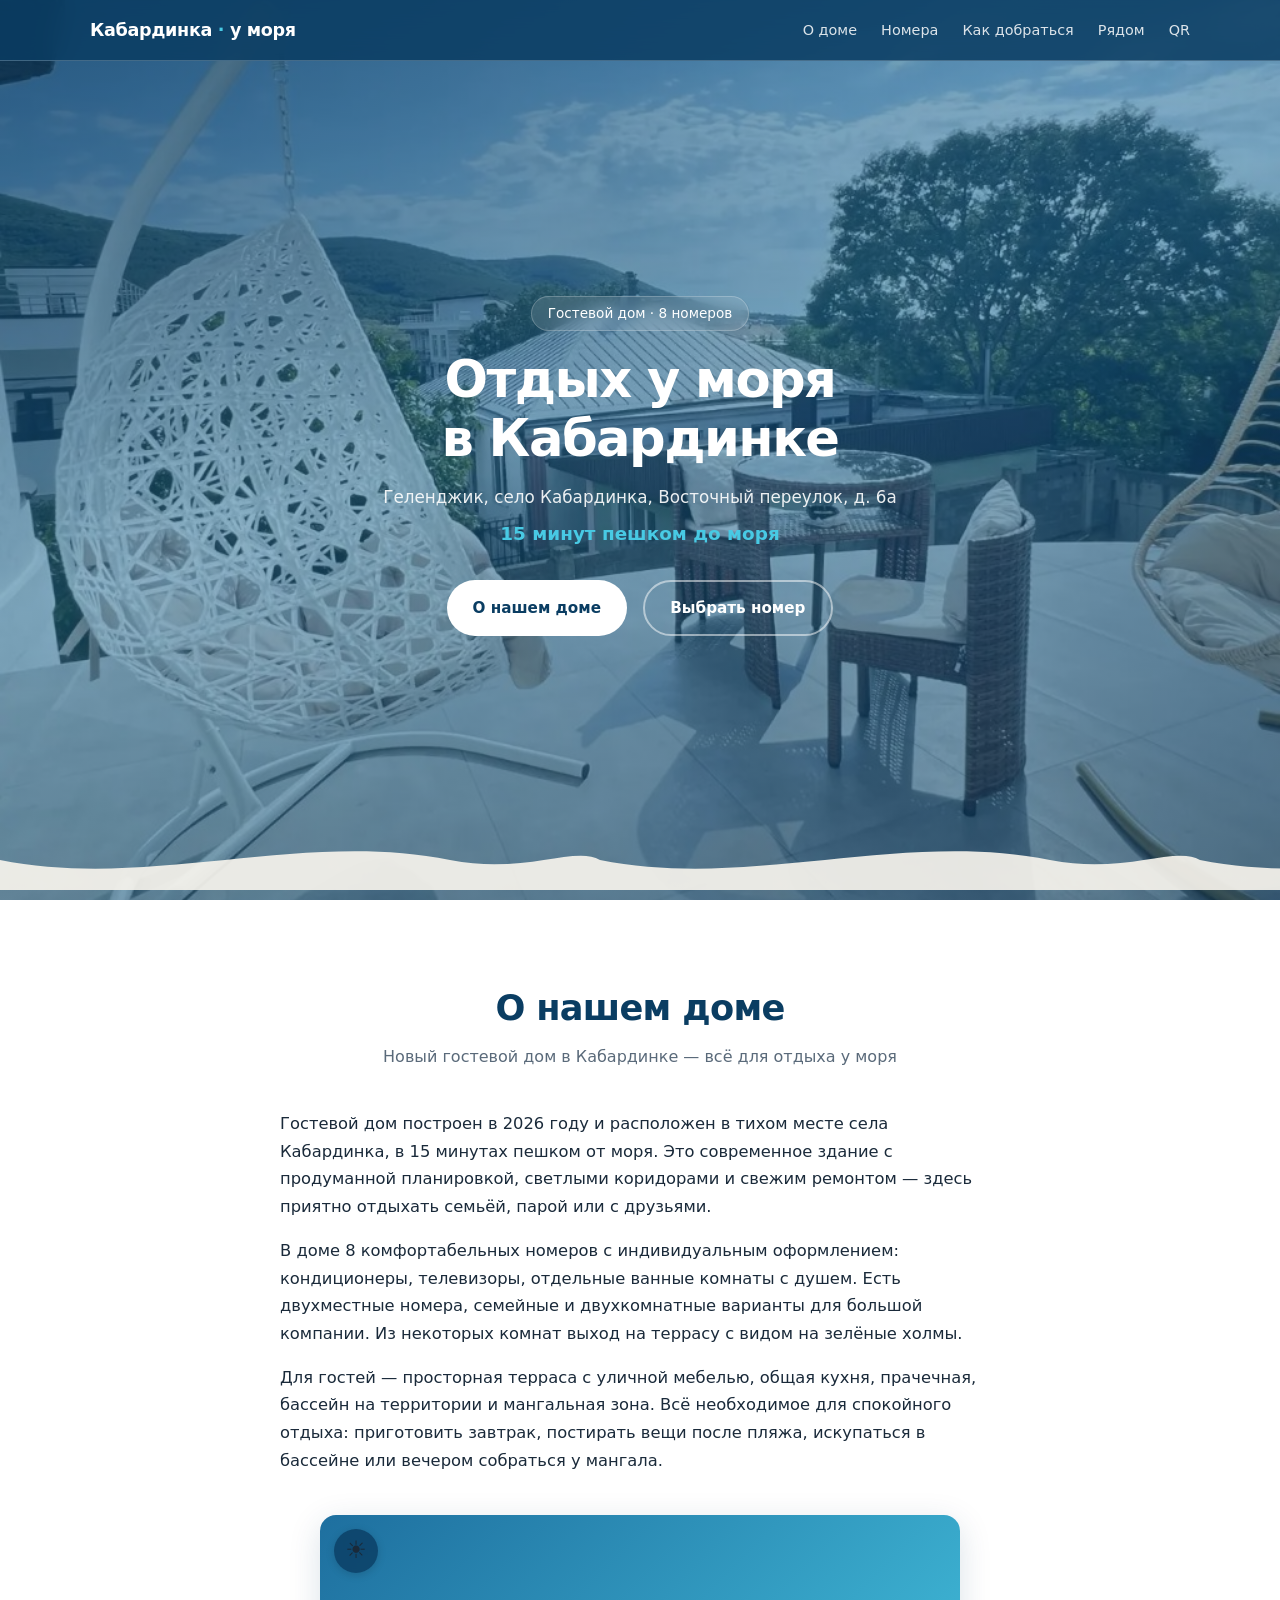
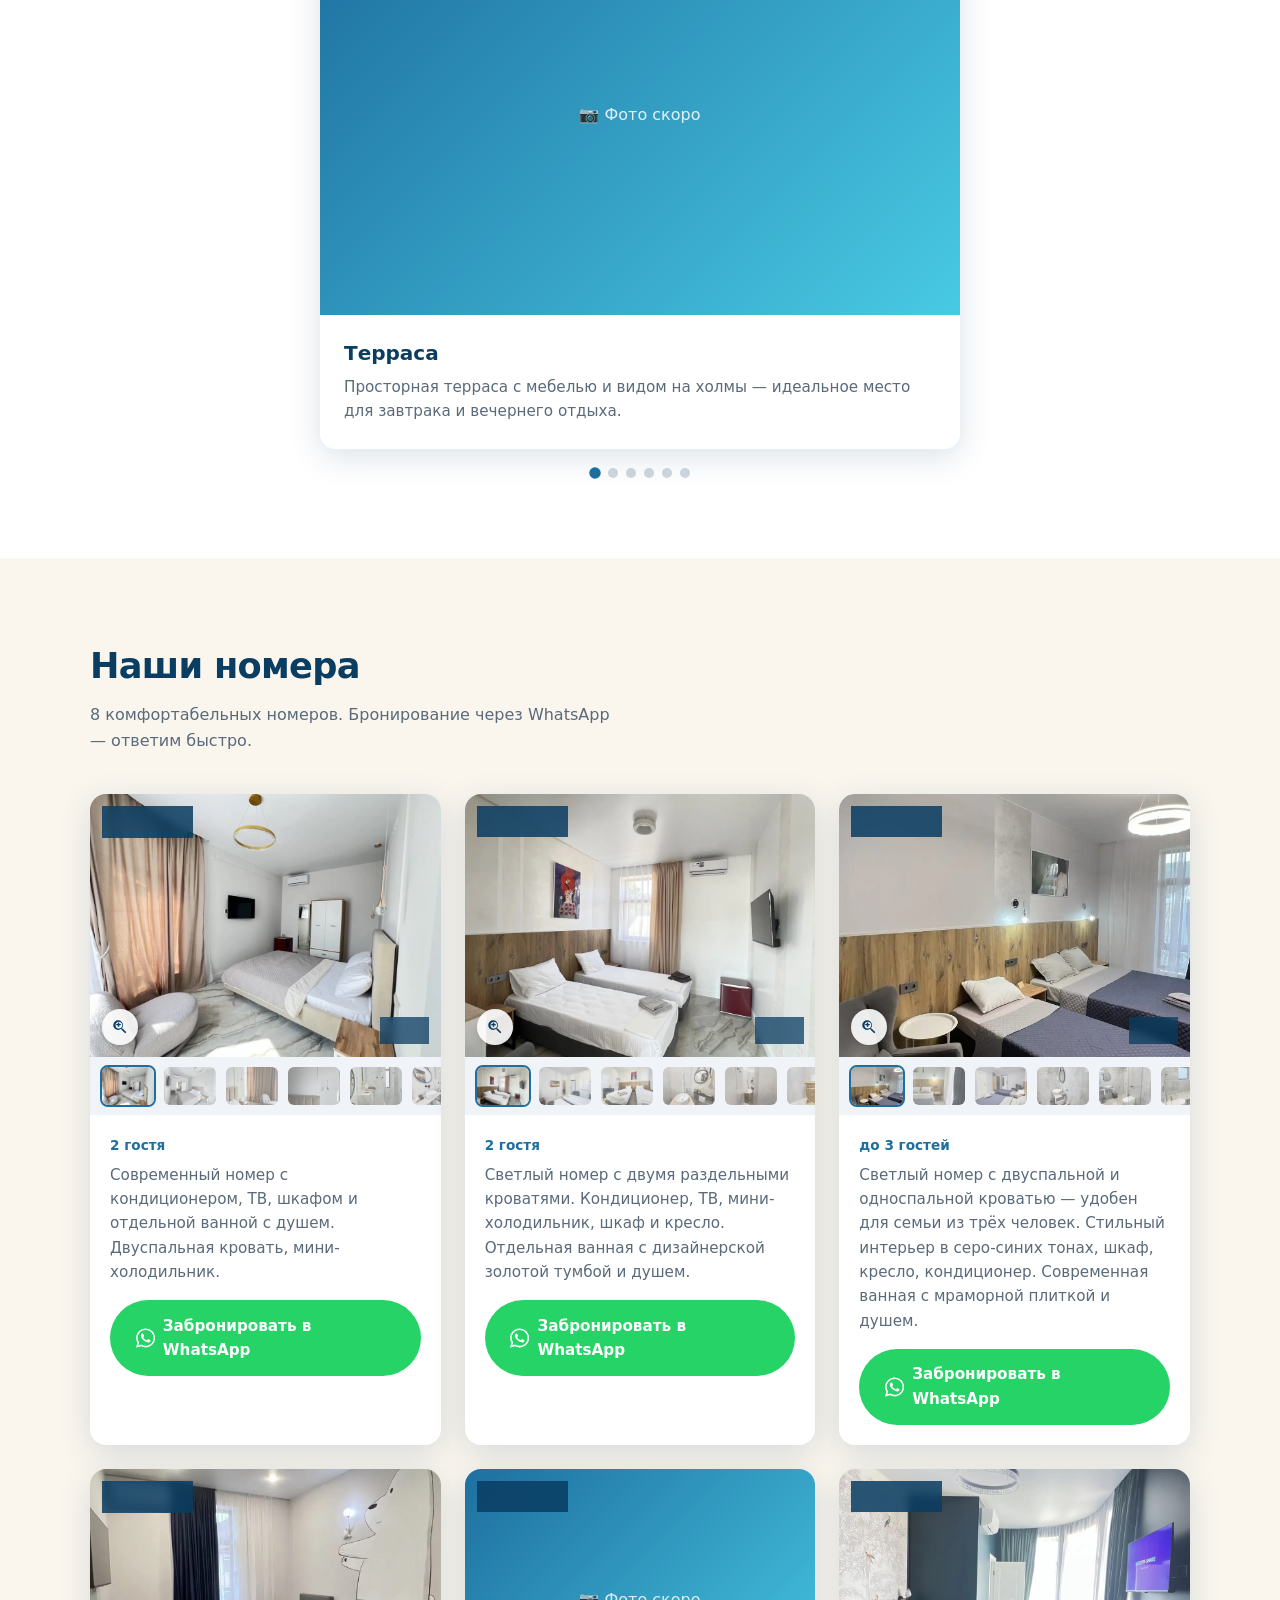
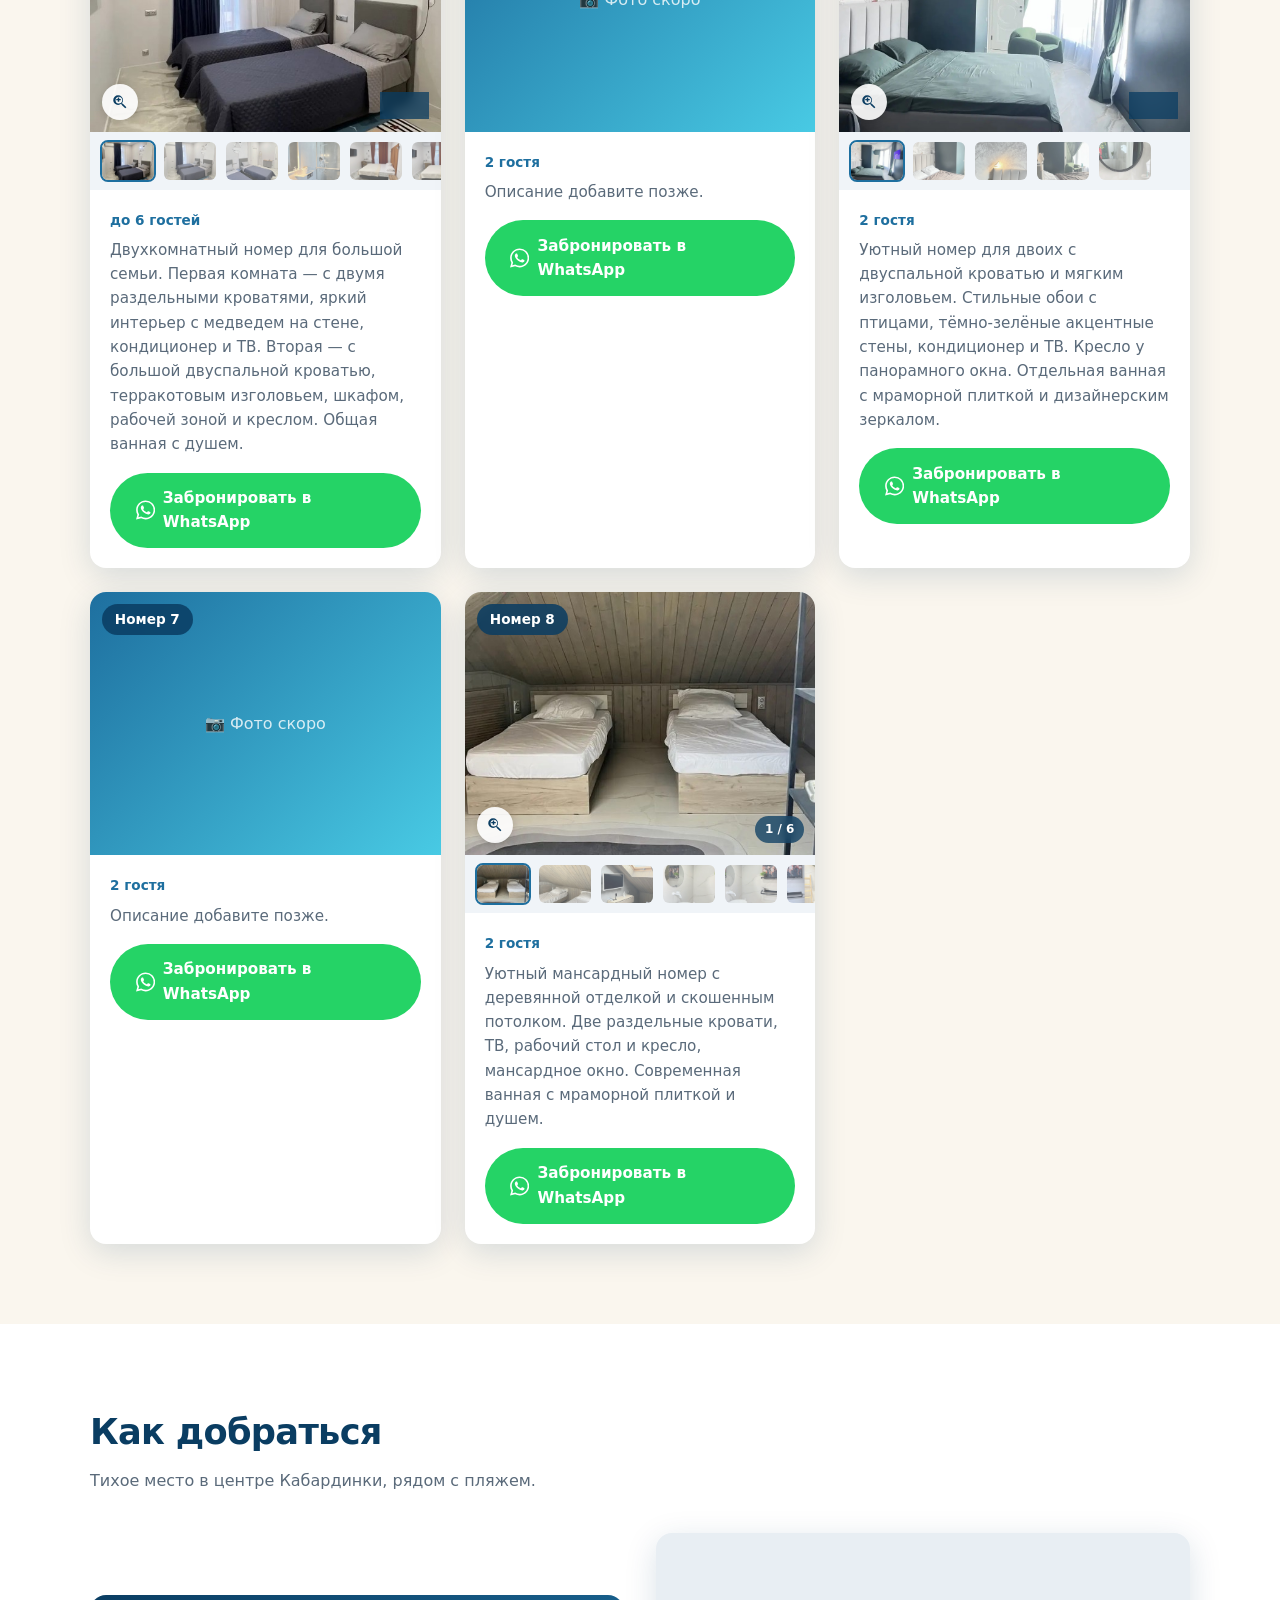
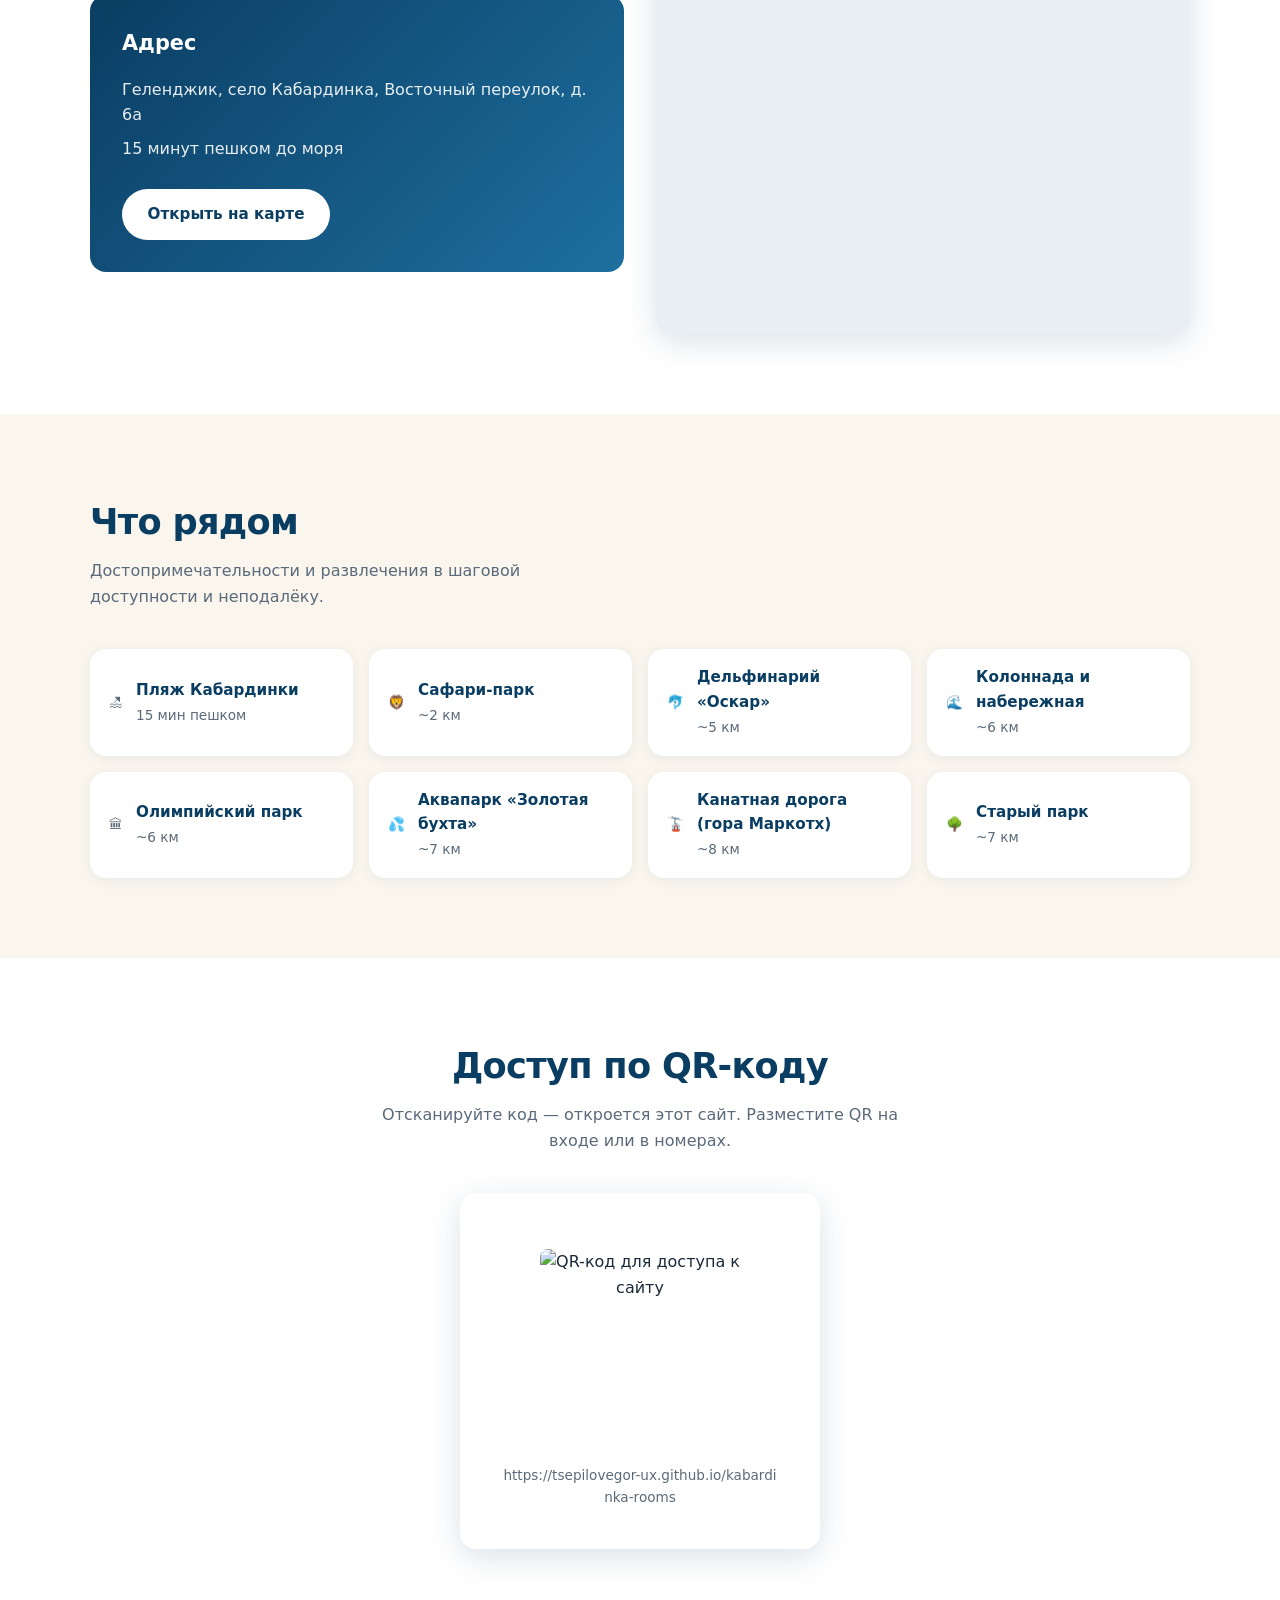
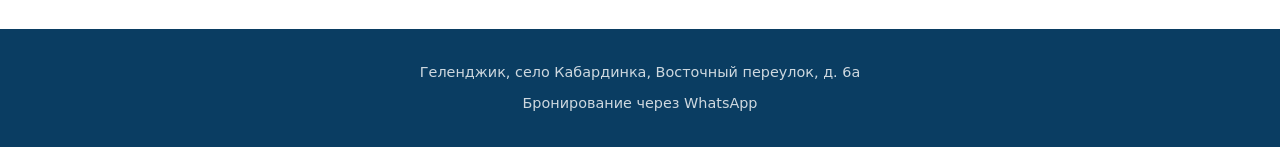
==== commit 442e93a3: "Исправить отображение текста «О нашем доме» на десктопе. Убрать reveal-анимацию с текста и показыват" ====
--- a/index.html
+++ b/index.html
@@ -41,8 +41,8 @@
   <section class="section section--alt" id="about">
     <div class="container">
       <h2 class="section__title reveal" id="about-title">О нашем доме</h2>
-      <p class="section__subtitle reveal" id="about-subtitle"></p>
-      <div class="about-text reveal" id="about-text"></div>
+      <p class="section__subtitle" id="about-subtitle"></p>
+      <div class="about-text" id="about-text"></div>
       <div class="shared-carousel reveal">
         <div class="shared-carousel__viewport">
           <div class="shared-carousel__track" id="shared-track"></div>
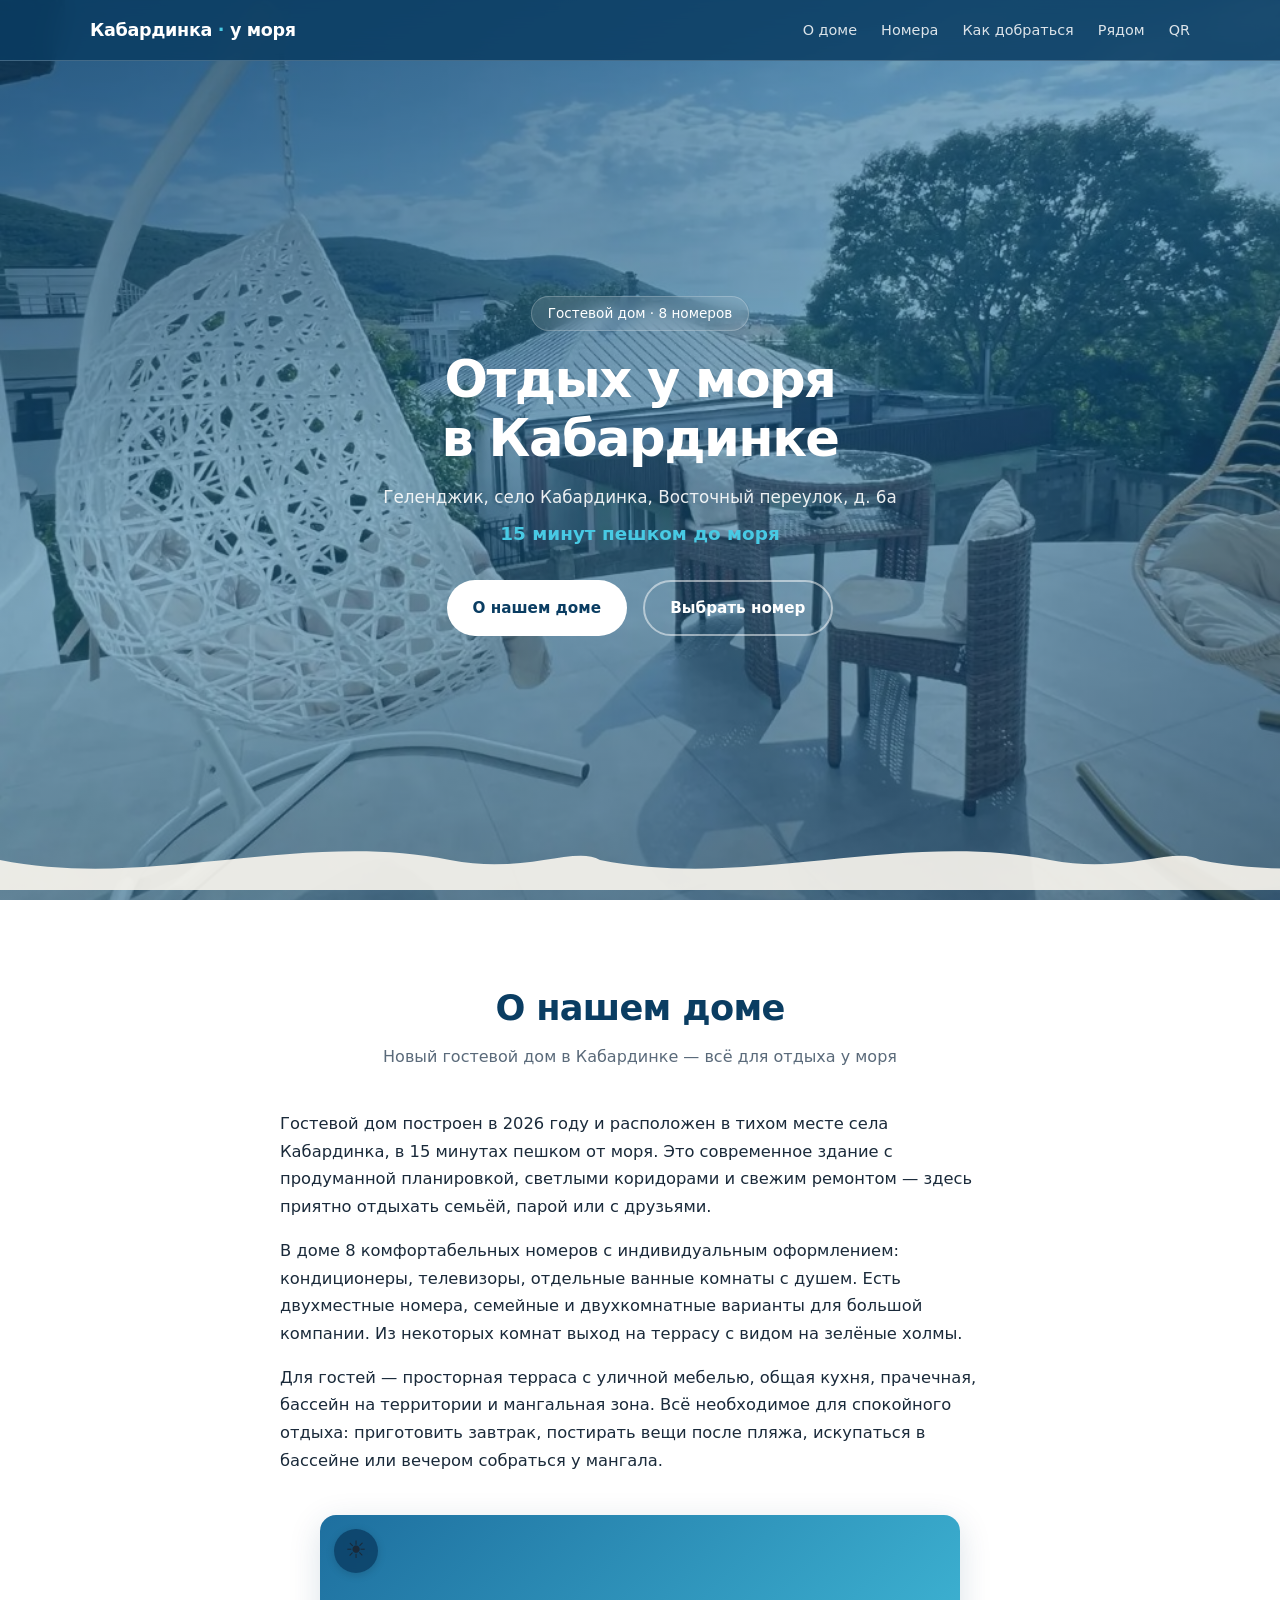
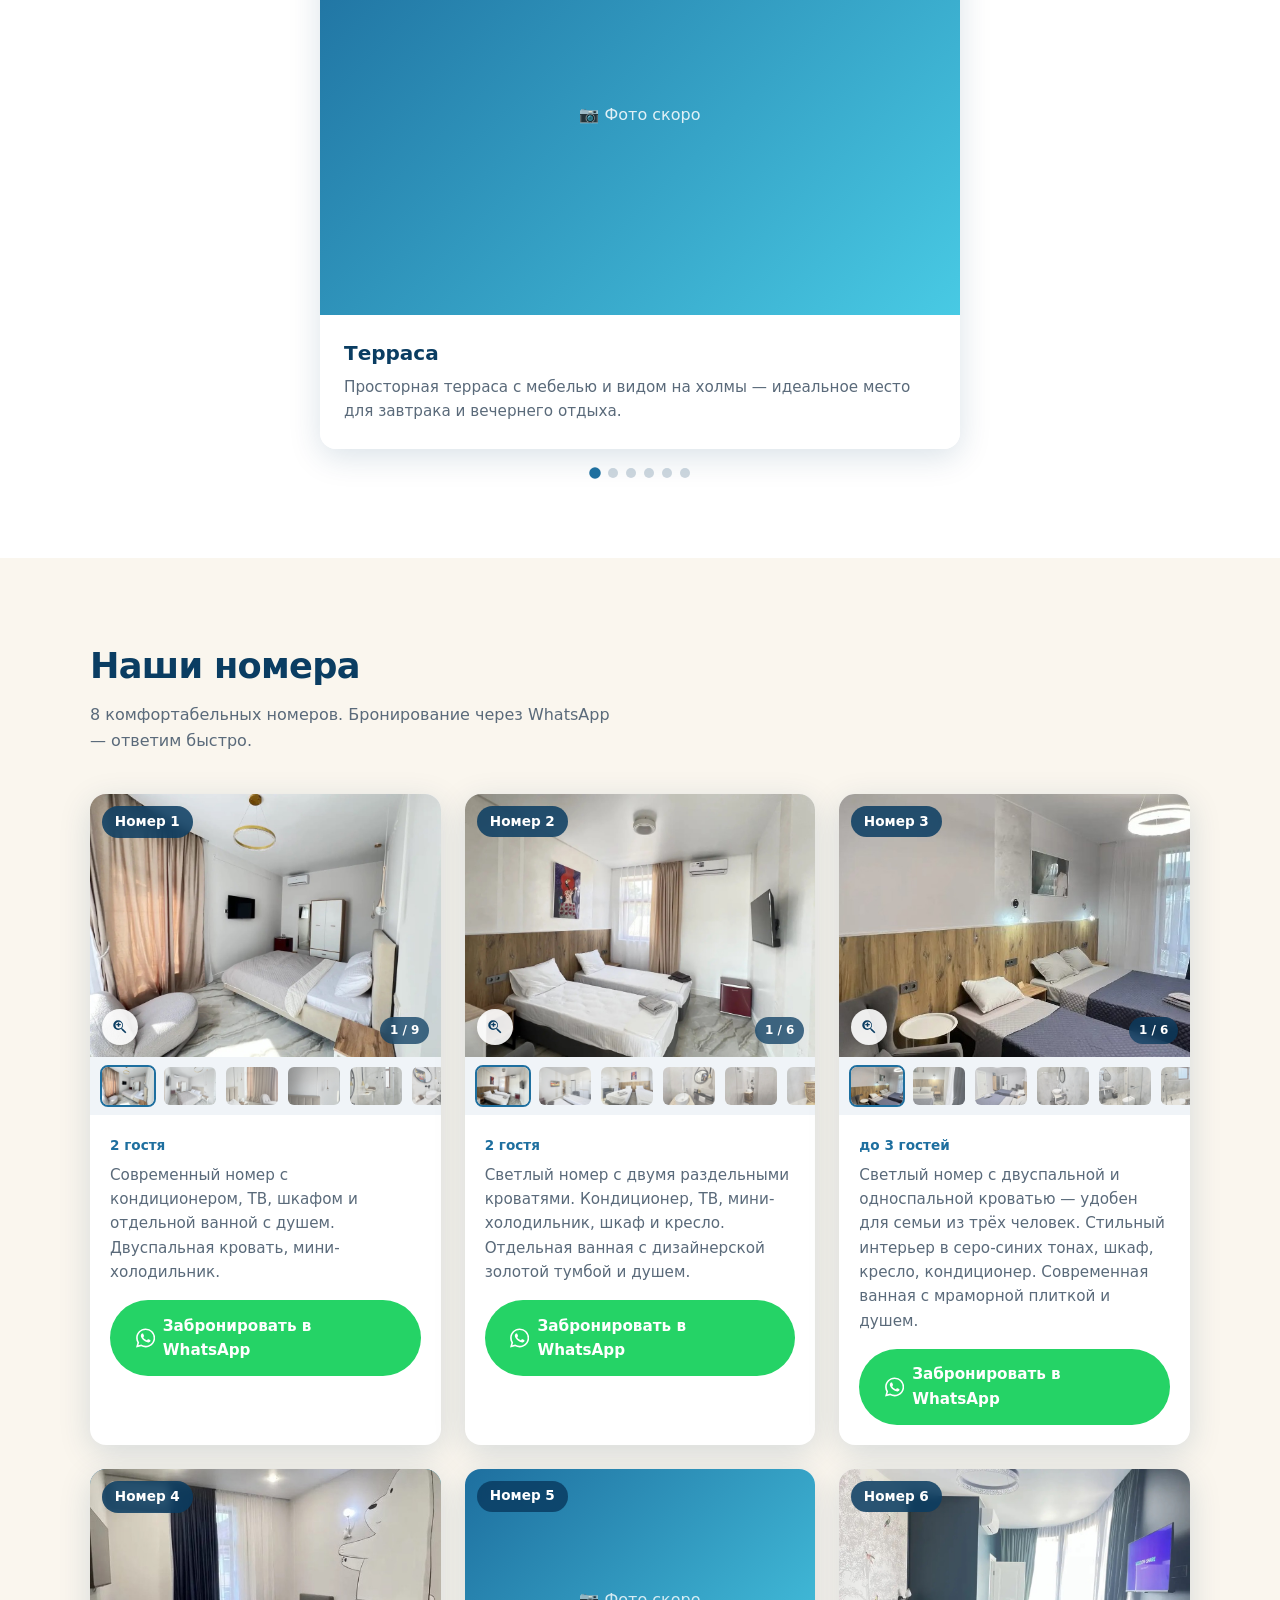
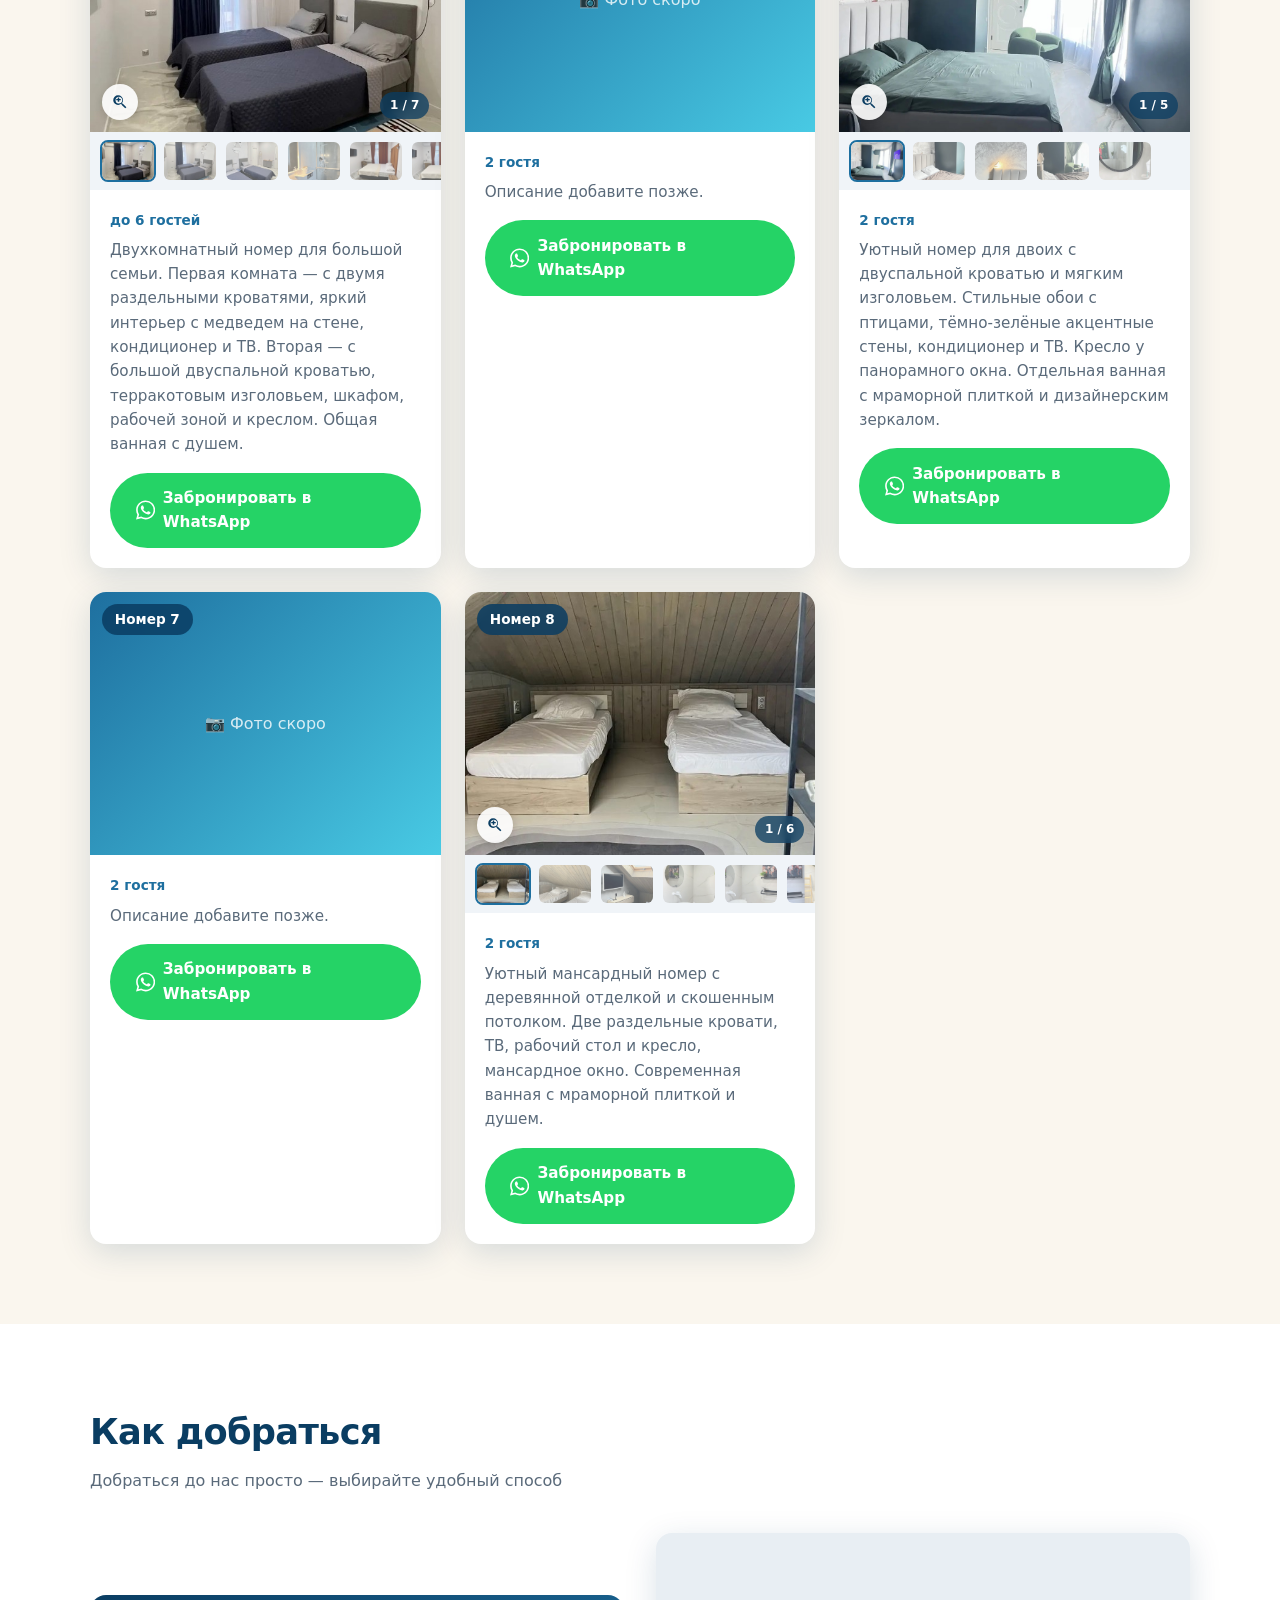
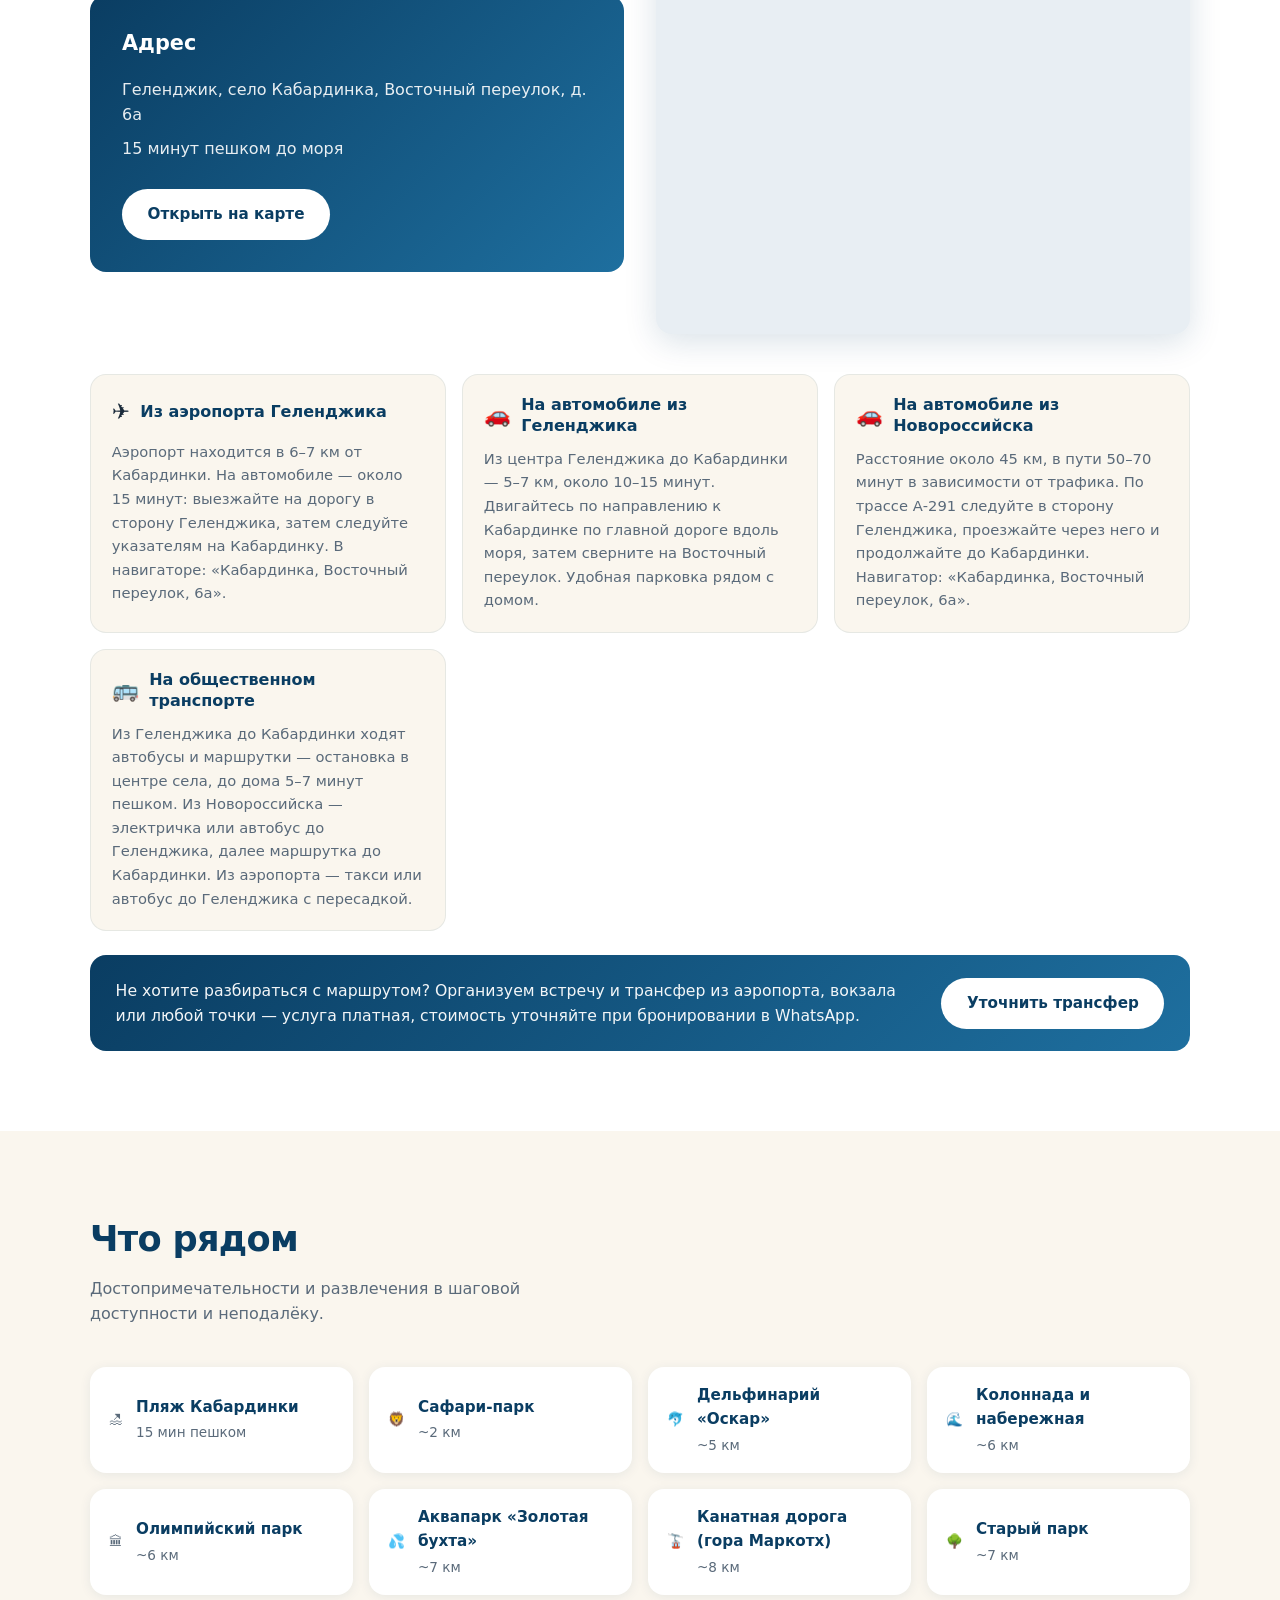
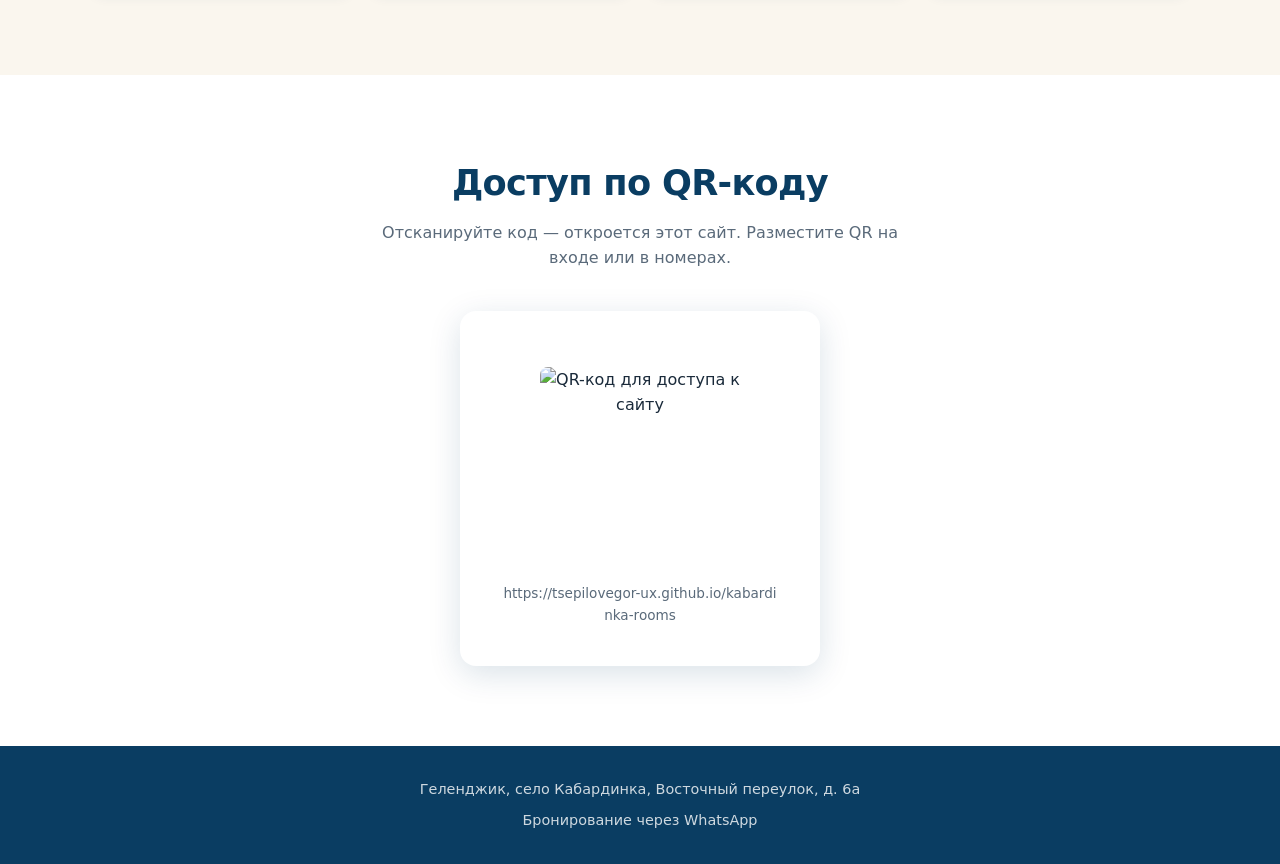
==== commit 3473a6f8: "Дополнить раздел «Как добраться» маршрутами и трансфером. Аэропорт, автомобиль, общественный транспо" ====
--- a/index.html
+++ b/index.html
@@ -63,7 +63,7 @@
   <section class="section section--alt" id="location">
     <div class="container">
       <h2 class="section__title reveal">Как добраться</h2>
-      <p class="section__subtitle reveal">Тихое место в центре Кабардинки, рядом с пляжем.</p>
+      <p class="section__subtitle reveal" id="location-subtitle">Тихое место в центре Кабардинки, рядом с пляжем.</p>
       <div class="location-grid reveal">
         <div class="location-info">
           <h3>Адрес</h3>
@@ -80,6 +80,8 @@
           </iframe>
         </div>
       </div>
+      <div class="directions reveal" id="directions-list"></div>
+      <div class="transfer-note reveal" id="transfer-note"></div>
     </div>
   </section>
 
--- a/css/style.css
+++ b/css/style.css
@@ -691,6 +691,78 @@
   border: 0;
 }
 
+.directions {
+  display: grid;
+  grid-template-columns: repeat(auto-fill, minmax(280px, 1fr));
+  gap: 1rem;
+  margin-top: 2.5rem;
+}
+
+.direction-card {
+  background: var(--sand-light);
+  border-radius: var(--radius);
+  padding: 1.25rem 1.3rem;
+  border: 1px solid rgba(10, 61, 98, 0.08);
+  transition: transform 0.2s, box-shadow 0.2s;
+}
+
+.direction-card:hover {
+  transform: translateY(-2px);
+  box-shadow: 0 4px 16px rgba(10, 61, 98, 0.1);
+}
+
+.direction-card__head {
+  display: flex;
+  align-items: center;
+  gap: 0.65rem;
+  margin-bottom: 0.65rem;
+}
+
+.direction-card__icon {
+  font-size: 1.35rem;
+  flex-shrink: 0;
+}
+
+.direction-card__title {
+  font-size: 1rem;
+  font-weight: 700;
+  color: var(--sea-deep);
+  line-height: 1.3;
+}
+
+.direction-card__text {
+  font-size: 0.92rem;
+  color: var(--text-muted);
+  line-height: 1.6;
+}
+
+.transfer-note {
+  margin-top: 1.5rem;
+  padding: 1.4rem 1.6rem;
+  background: linear-gradient(135deg, var(--sea-deep), var(--sea-mid));
+  color: var(--white);
+  border-radius: var(--radius);
+  display: flex;
+  flex-wrap: wrap;
+  align-items: center;
+  justify-content: space-between;
+  gap: 1rem;
+}
+
+.transfer-note p {
+  flex: 1 1 280px;
+  font-size: 0.98rem;
+  line-height: 1.6;
+  opacity: 0.95;
+  margin: 0;
+}
+
+.transfer-note .btn {
+  flex-shrink: 0;
+  background: var(--white);
+  color: var(--sea-deep);
+}
+
 /* ===== Attractions ===== */
 .attractions-list {
   list-style: none;
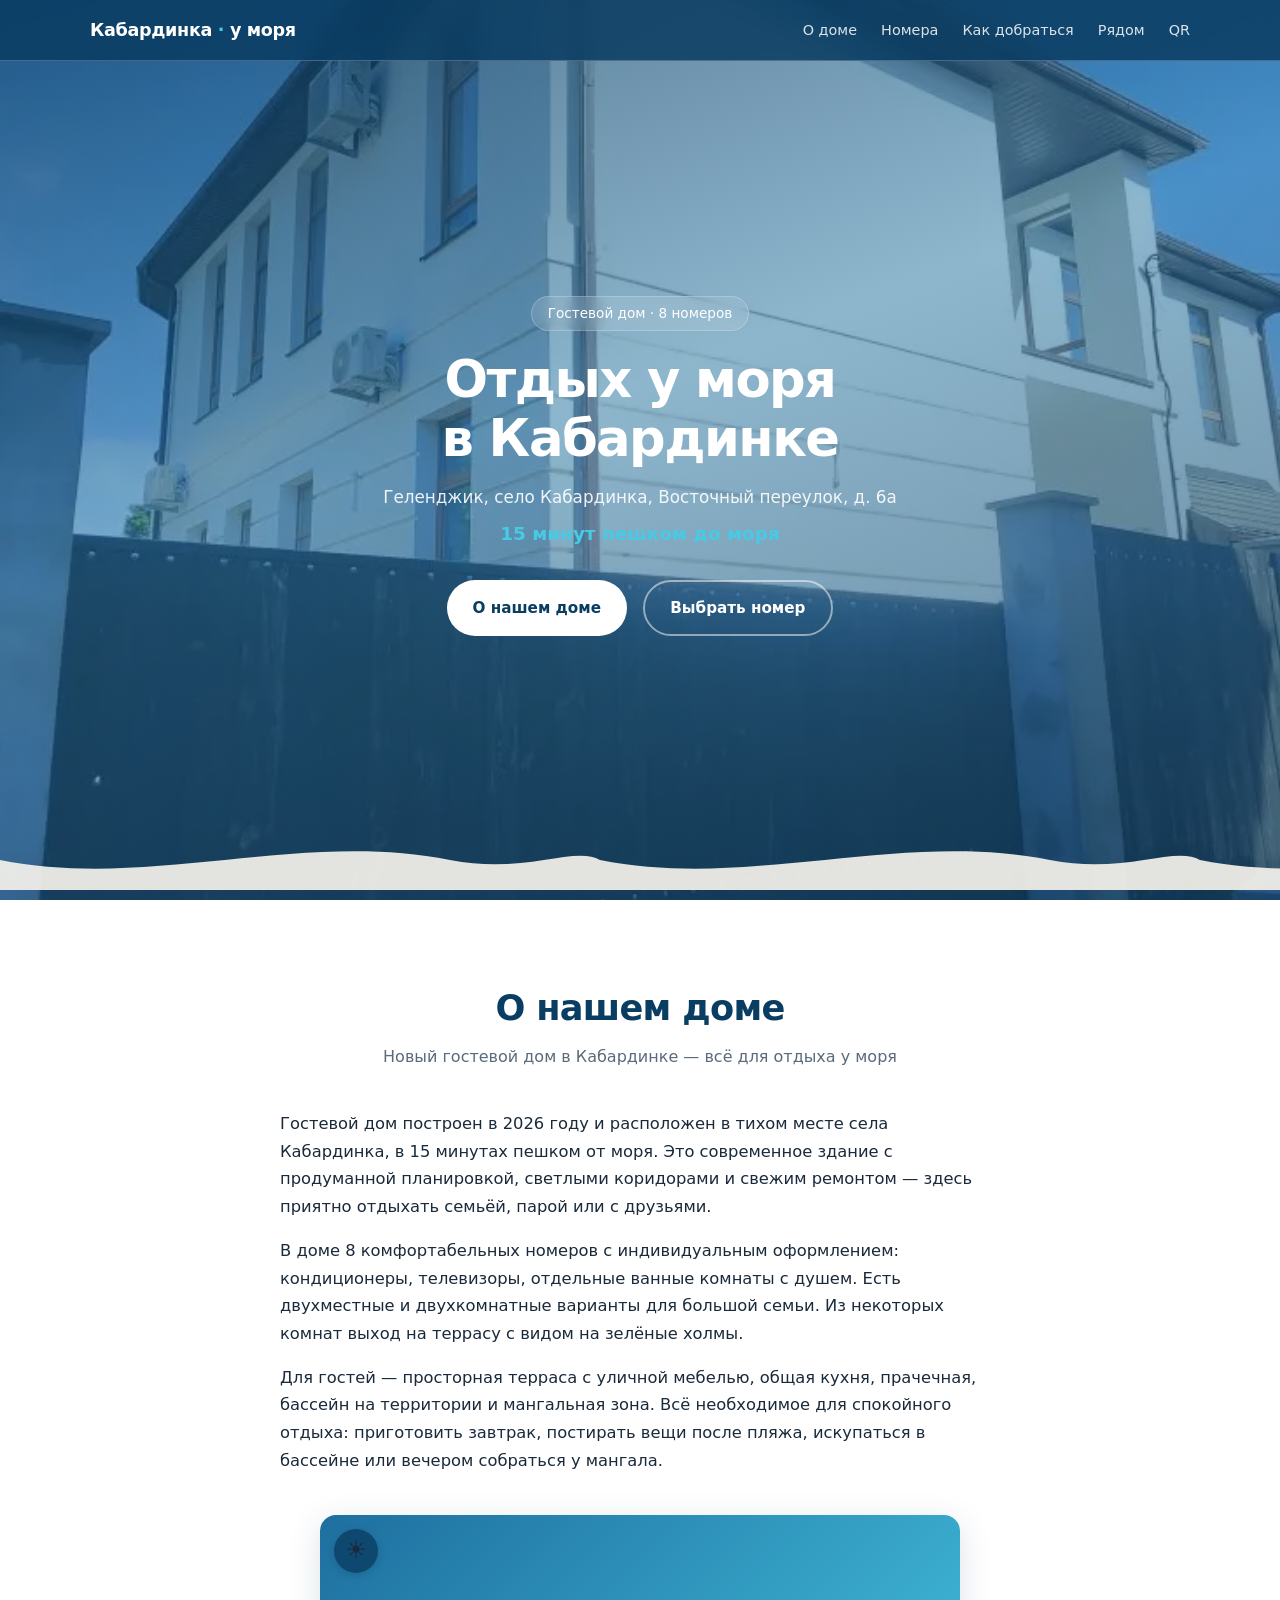
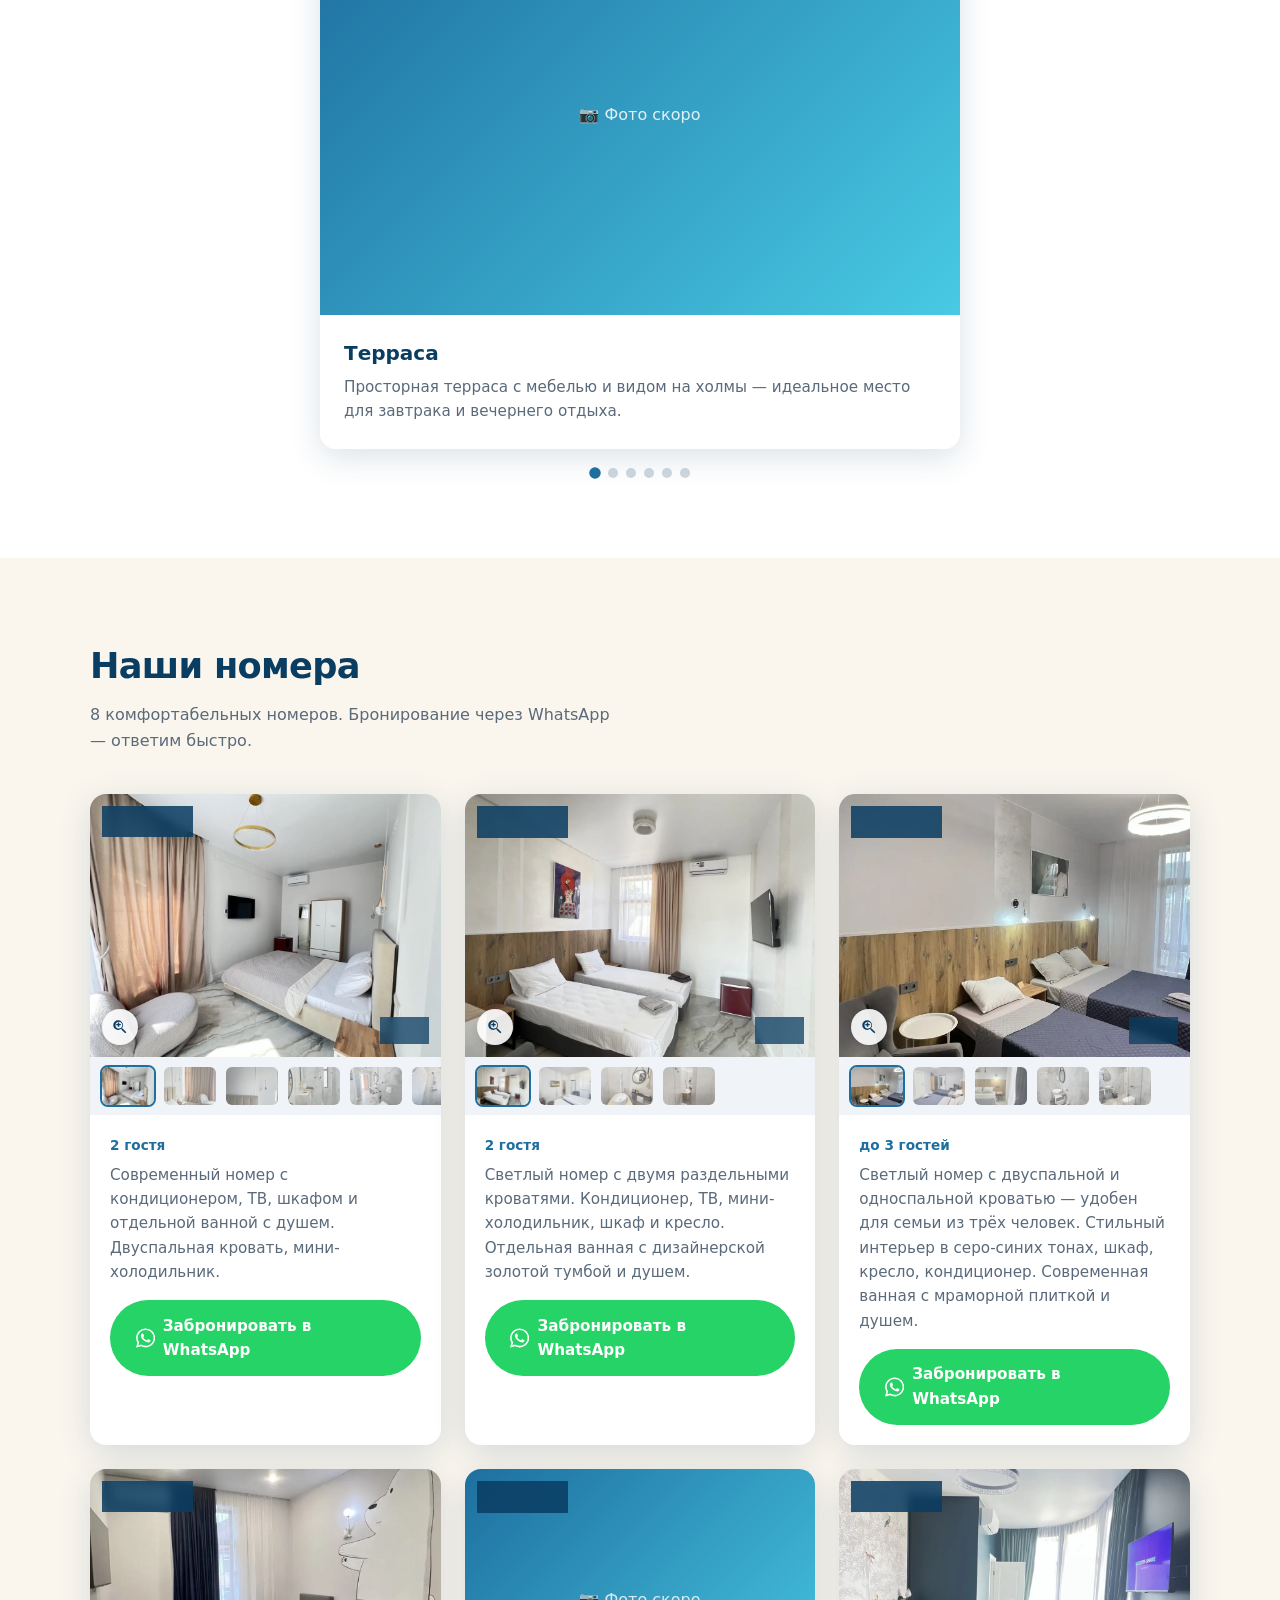
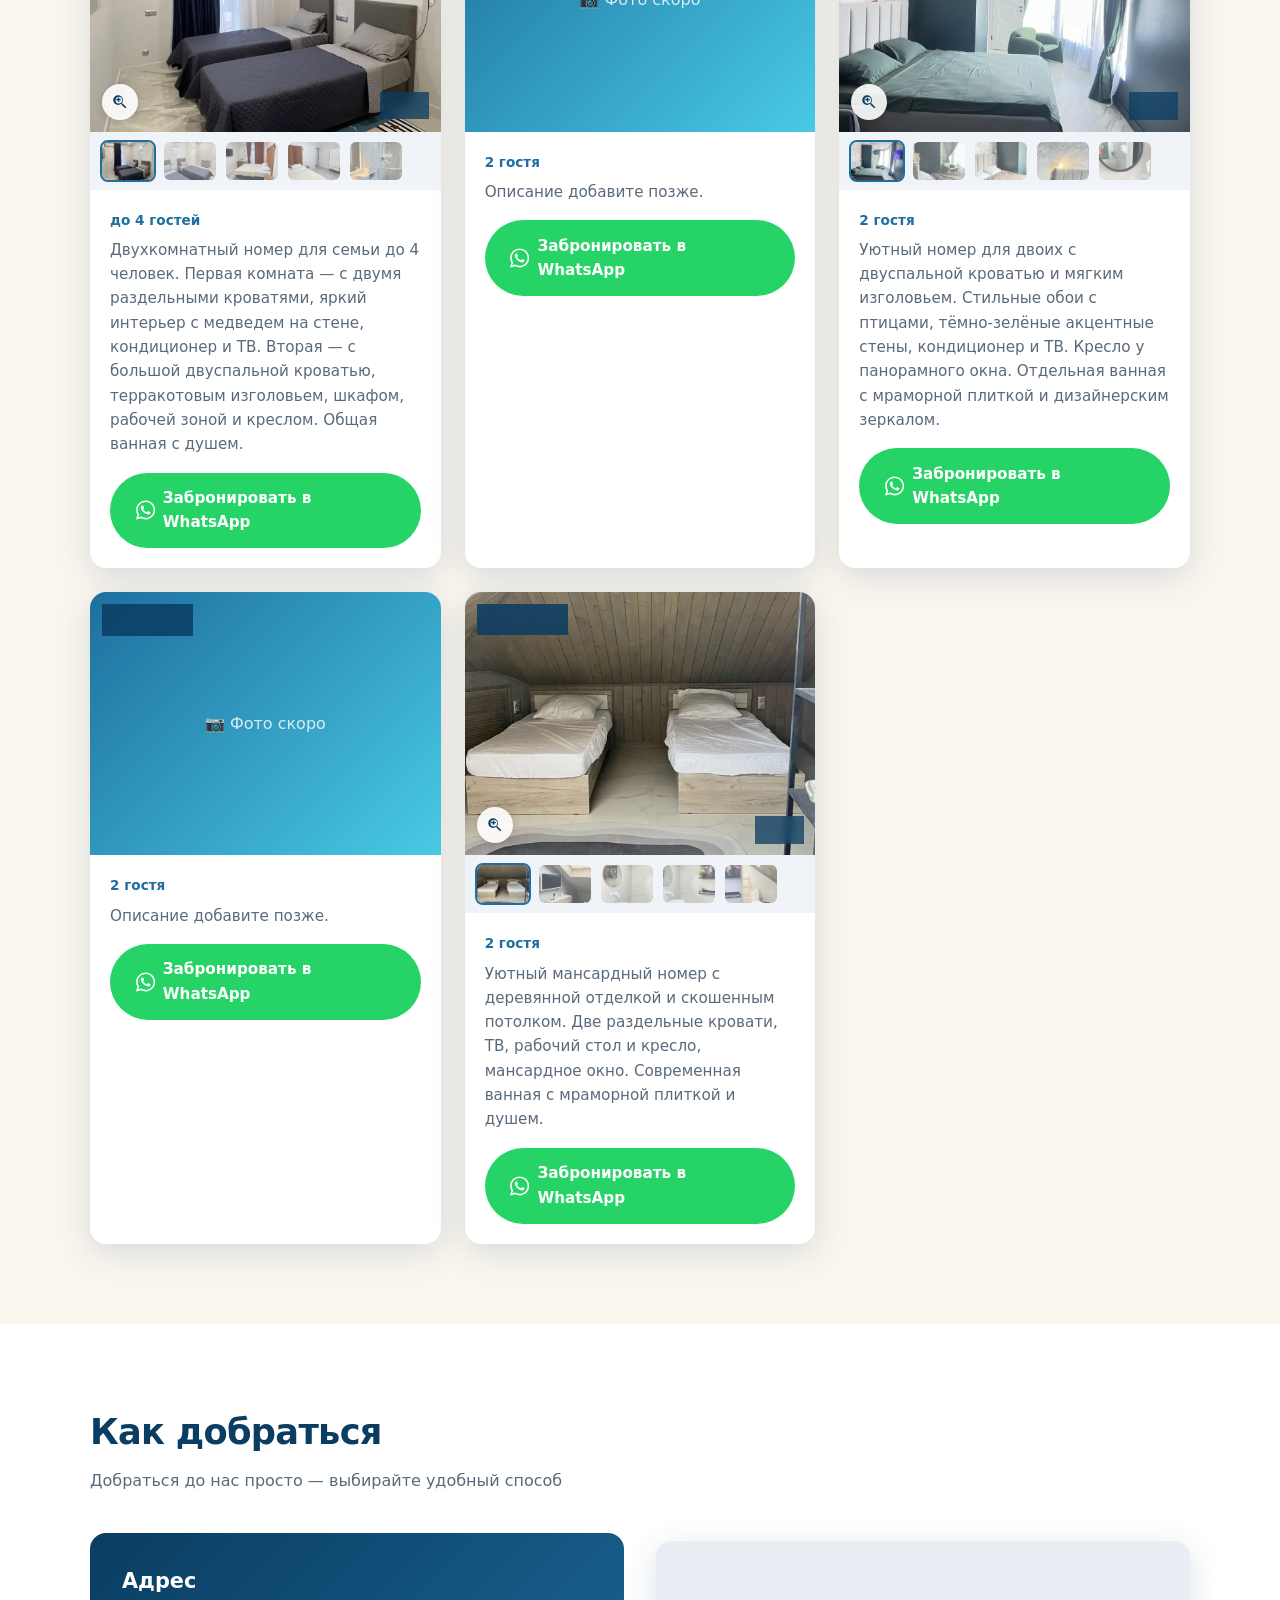
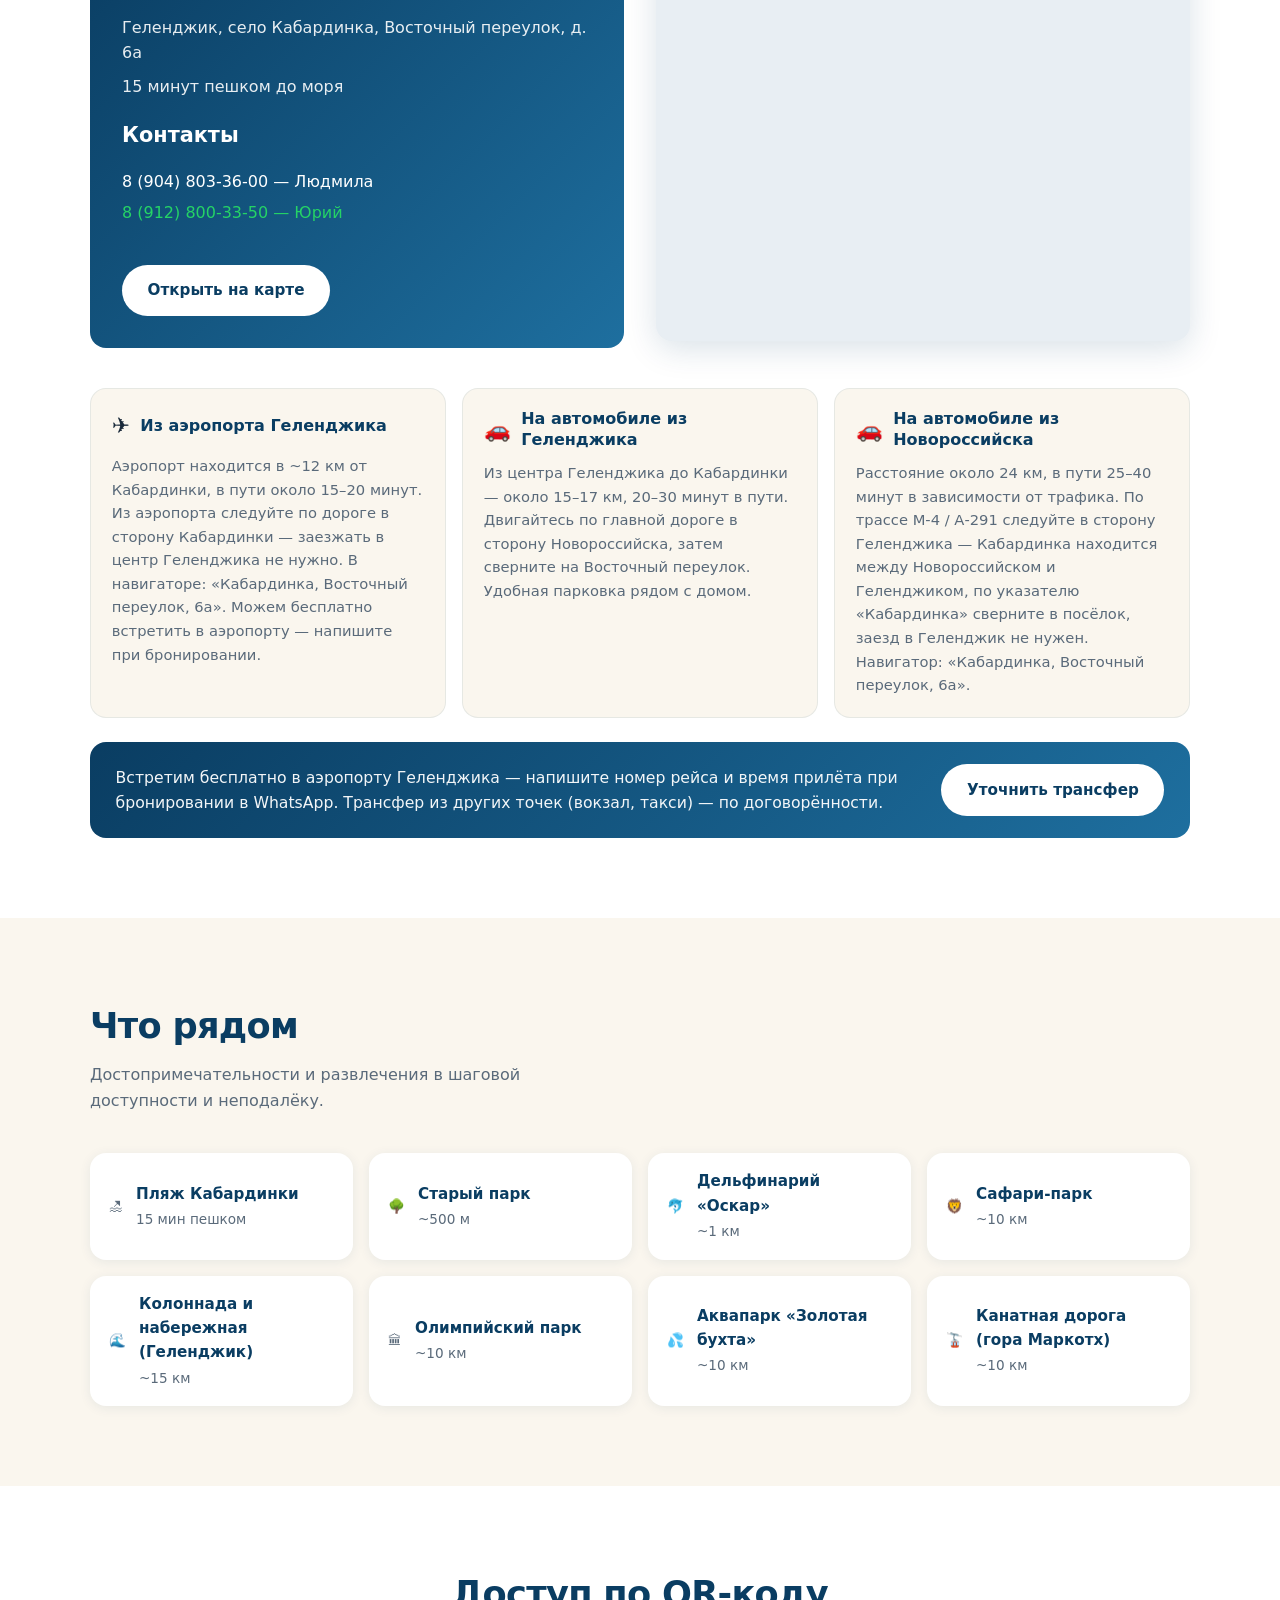
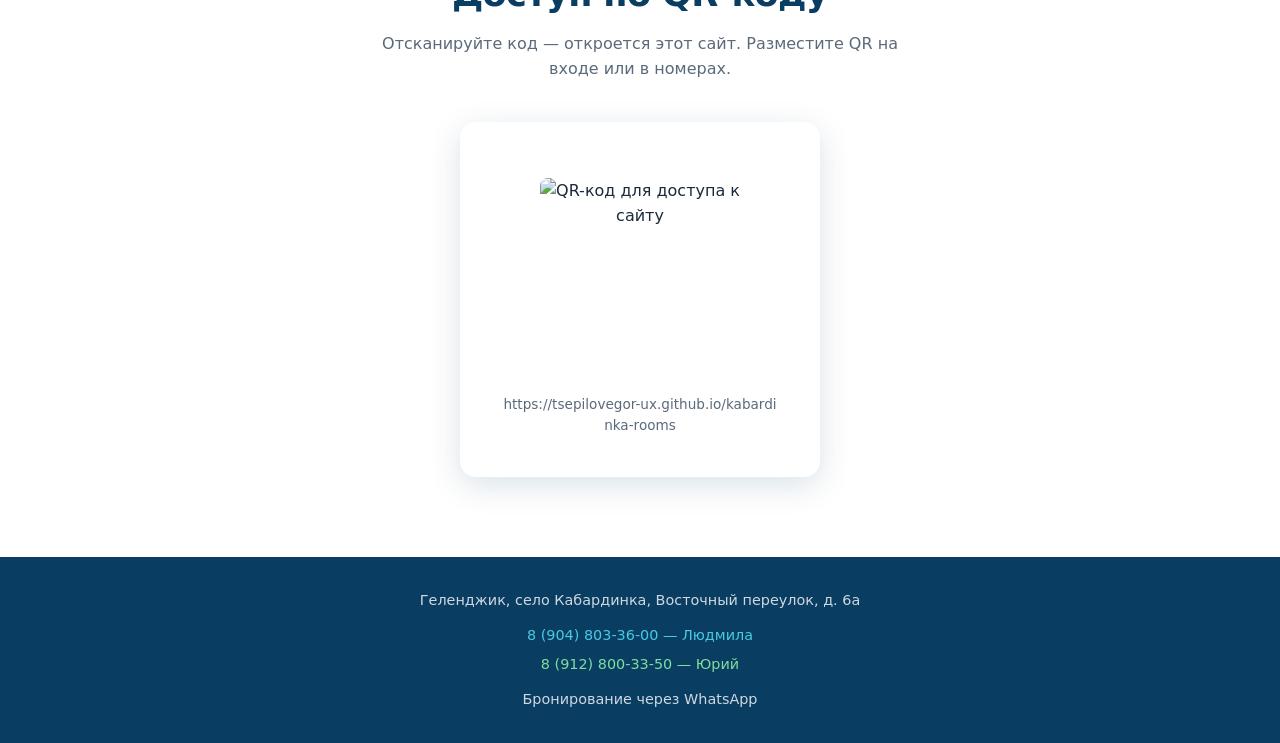
==== commit 4e2417f9: "Добавить контакты Людмилы и Юрия на сайт. Номера отображаются в разделе «Как добраться» и в подвале," ====
--- a/index.html
+++ b/index.html
@@ -69,6 +69,8 @@
           <h3>Адрес</h3>
           <p id="location-address"></p>
           <p id="location-sea"></p>
+          <h3>Контакты</h3>
+          <div class="contacts" id="location-contacts"></div>
           <a id="map-link" class="btn btn--primary" href="#" target="_blank" rel="noopener">Открыть на карте</a>
         </div>
         <div class="location-map">
@@ -109,7 +111,8 @@
   <footer class="footer">
     <div class="container">
       <p id="footer-address"></p>
-      <p style="margin-top:0.5rem">Бронирование через WhatsApp</p>
+      <div class="footer__contacts" id="footer-contacts"></div>
+      <p style="margin-top:0.75rem">Бронирование через WhatsApp</p>
     </div>
   </footer>
 
--- a/css/style.css
+++ b/css/style.css
@@ -829,3 +829,45 @@
 }
 
 .footer a { color: var(--sea-light); }
+
+.footer__contacts,
+.contacts {
+  display: flex;
+  flex-direction: column;
+  gap: 0.35rem;
+  margin-top: 0.75rem;
+}
+
+.footer__contacts {
+  align-items: center;
+}
+
+.contacts {
+  margin-bottom: 1.25rem;
+}
+
+.contact-link {
+  color: var(--sea);
+  font-weight: 500;
+  text-decoration: none;
+}
+
+.contact-link:hover {
+  text-decoration: underline;
+}
+
+.contact-link--whatsapp {
+  color: var(--whatsapp);
+}
+
+.footer .contact-link {
+  color: var(--sea-light);
+}
+
+.footer .contact-link--whatsapp {
+  color: #7ddea0;
+}
+
+.location-info h3:not(:first-child) {
+  margin-top: 1.25rem;
+}
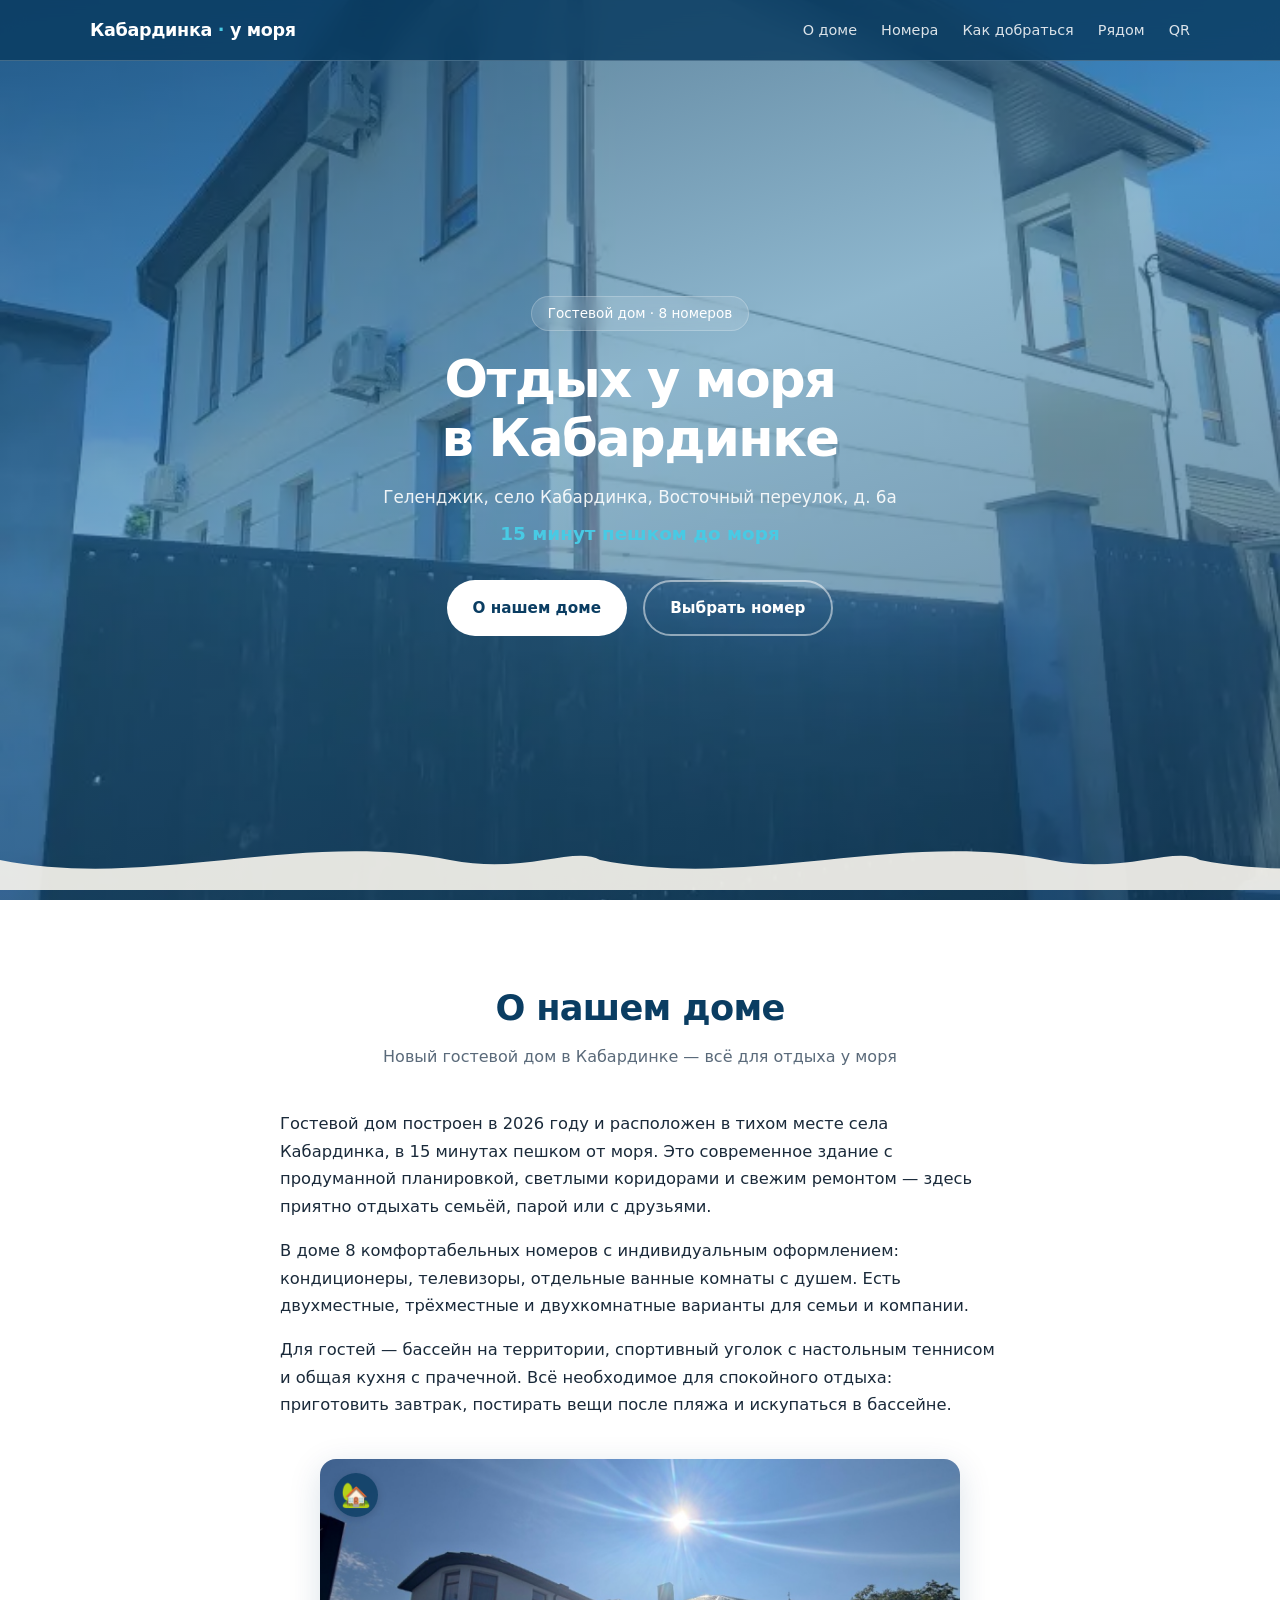
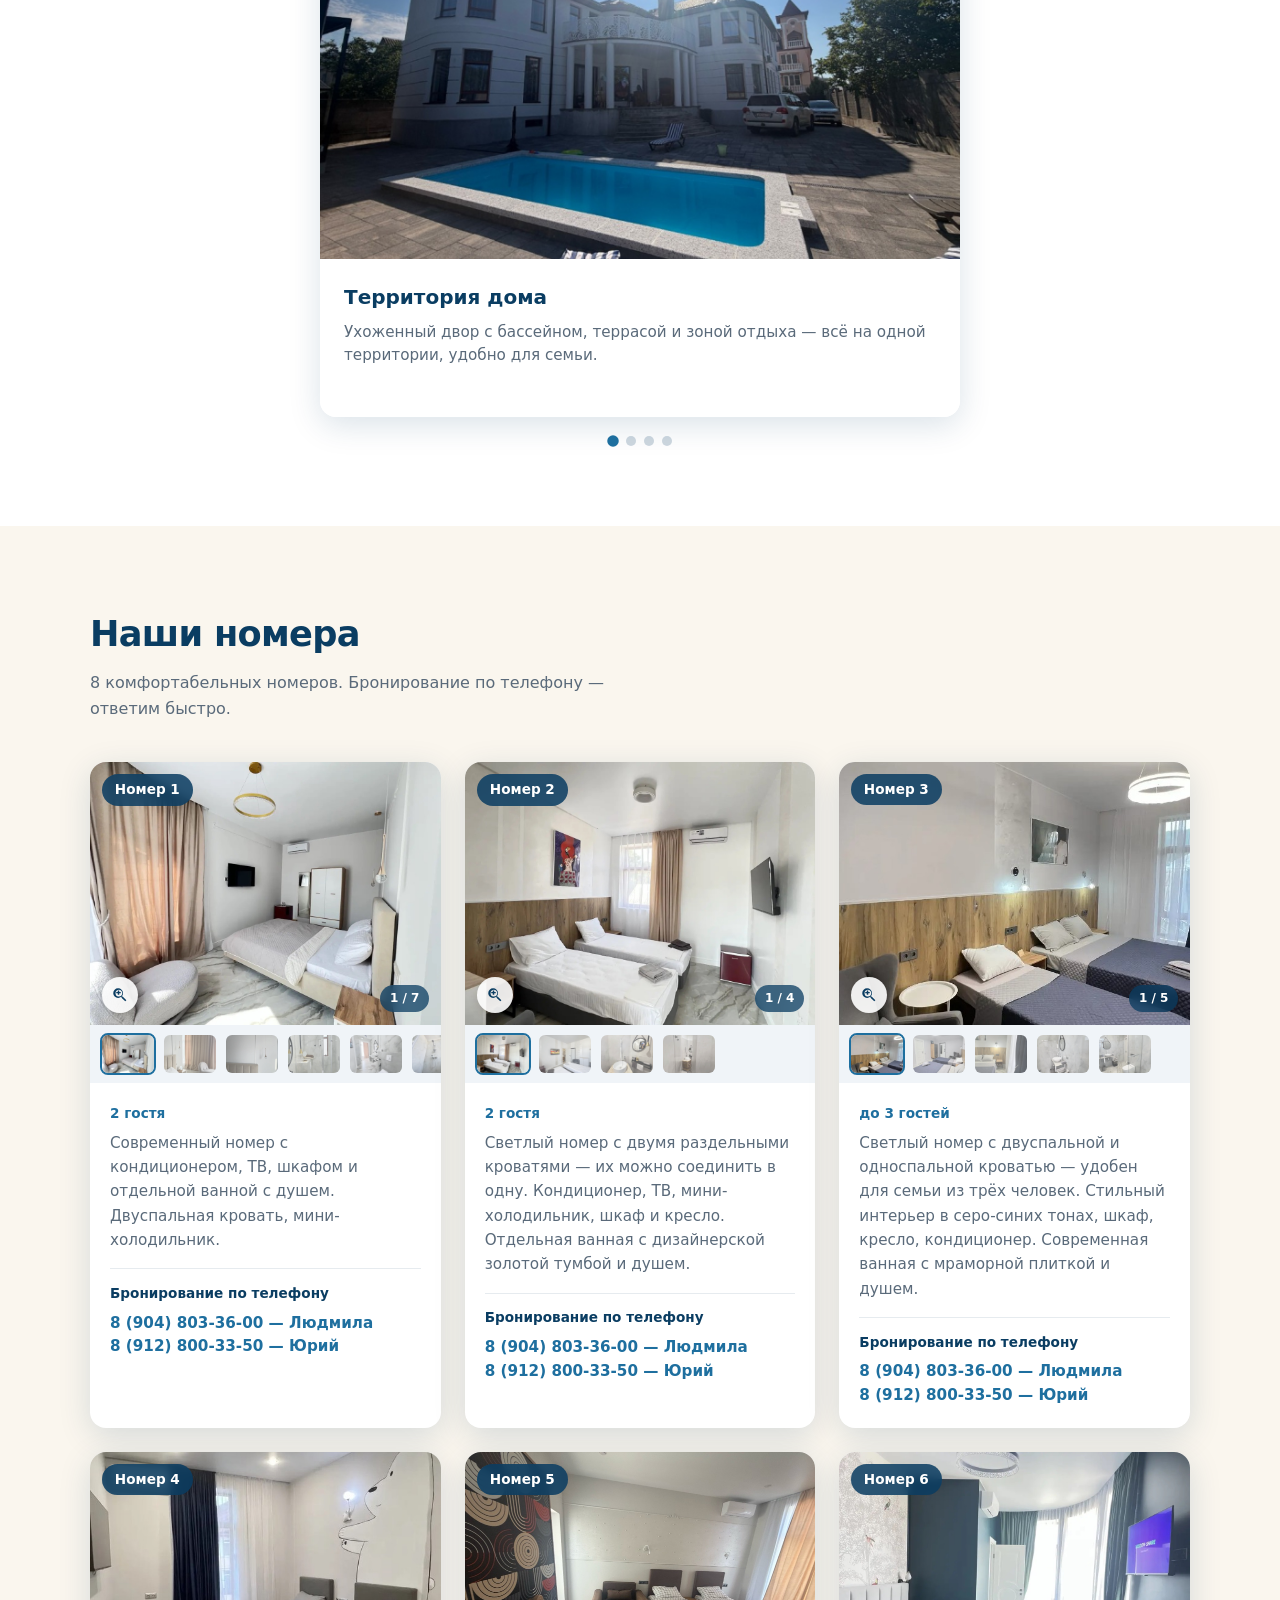
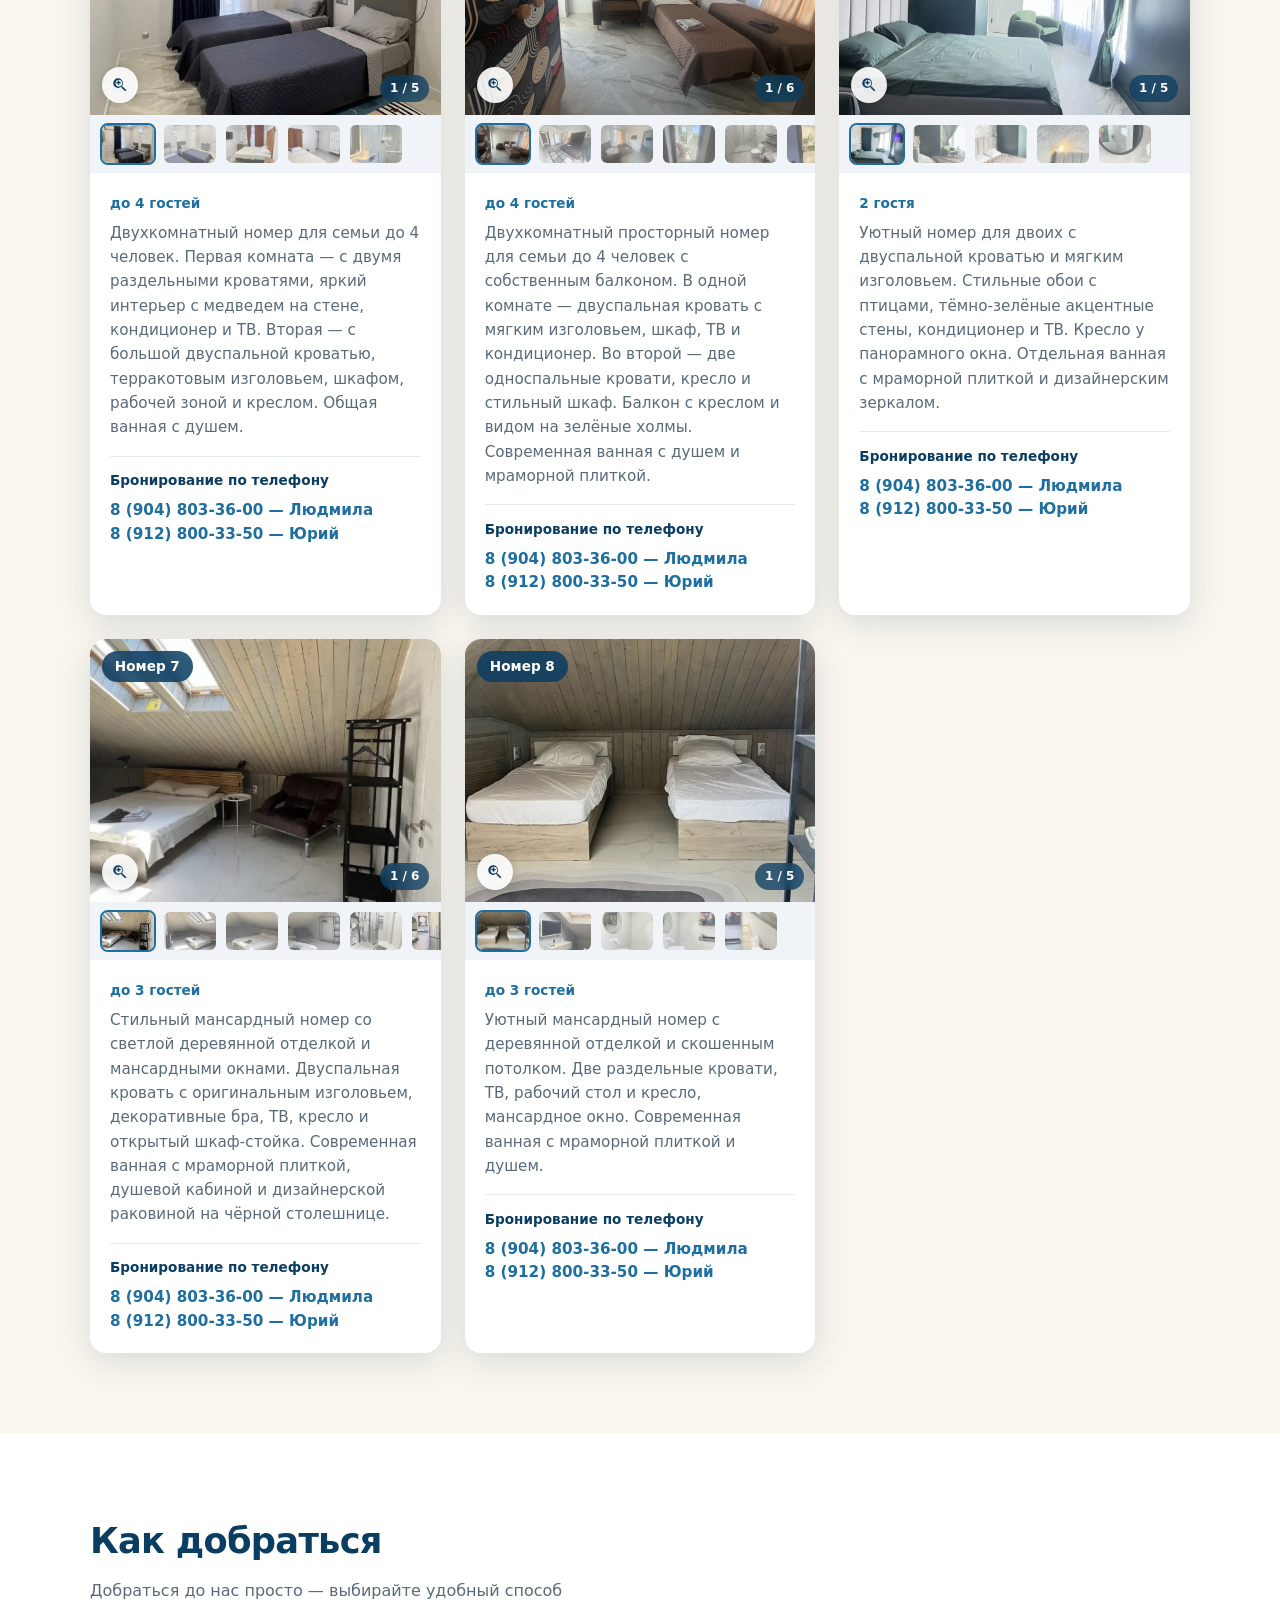
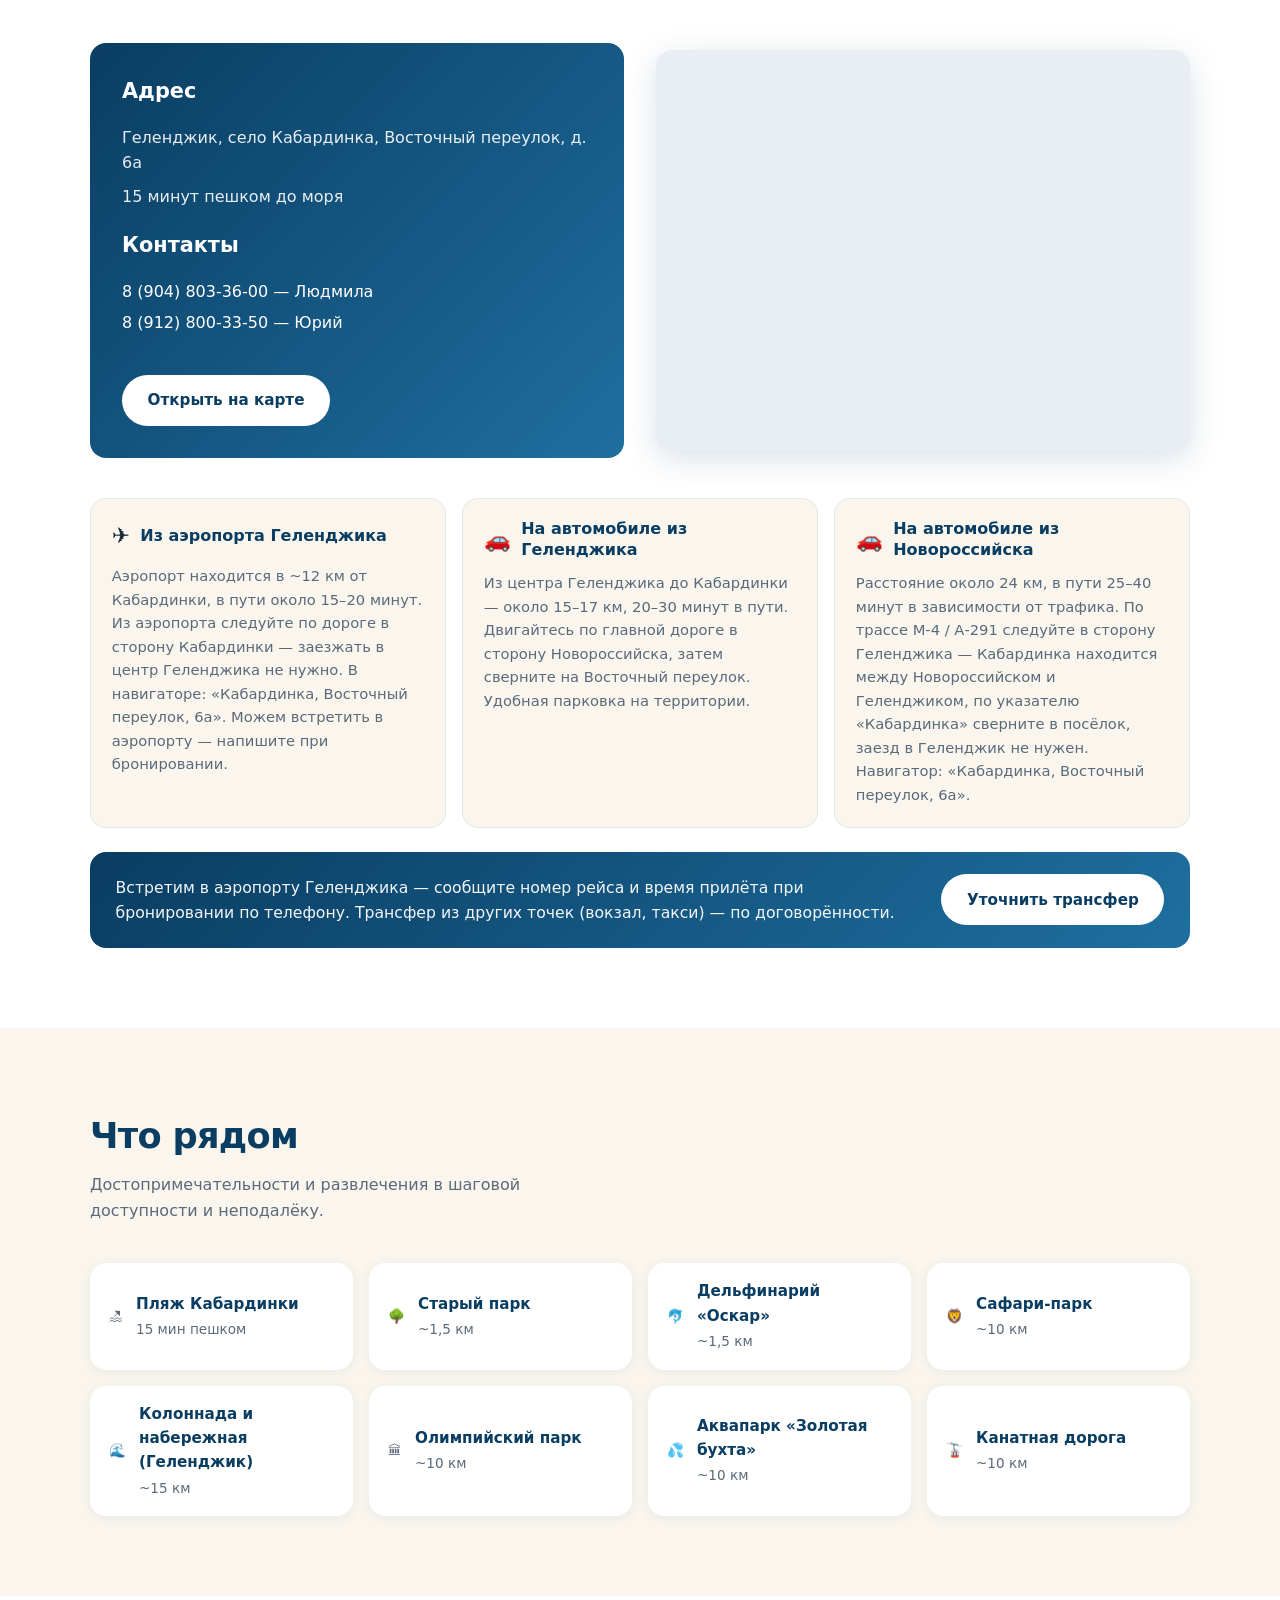
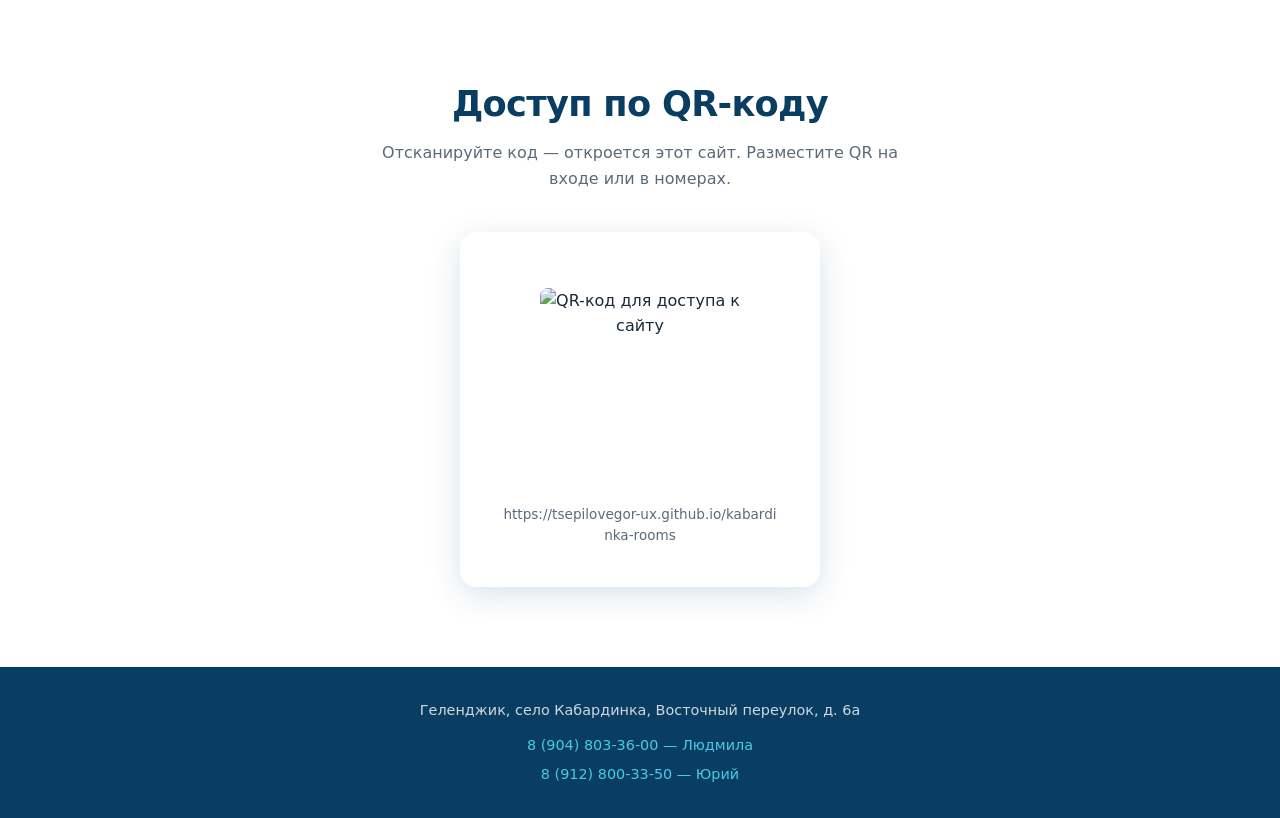
==== commit 18b59266: "Обновить описания номеров и бронирование по телефону. Тексты о доме, маршрутах и достопримечательнос" ====
--- a/index.html
+++ b/index.html
@@ -55,7 +55,7 @@
   <section class="section" id="rooms">
     <div class="container">
       <h2 class="section__title reveal">Наши номера</h2>
-      <p class="section__subtitle reveal">8 комфортабельных номеров. Бронирование через WhatsApp — ответим быстро.</p>
+      <p class="section__subtitle reveal">8 комфортабельных номеров. Бронирование по телефону — ответим быстро.</p>
       <div class="rooms-grid reveal" id="rooms-grid"></div>
     </div>
   </section>
@@ -112,7 +112,6 @@
     <div class="container">
       <p id="footer-address"></p>
       <div class="footer__contacts" id="footer-contacts"></div>
-      <p style="margin-top:0.75rem">Бронирование через WhatsApp</p>
     </div>
   </footer>
 
--- a/css/style.css
+++ b/css/style.css
@@ -646,6 +646,32 @@
   margin-bottom: 1rem;
 }
 
+.room-card__booking {
+  padding-top: 0.85rem;
+  border-top: 1px solid rgba(10, 61, 98, 0.1);
+}
+
+.room-card__booking-label {
+  font-size: 0.85rem;
+  font-weight: 600;
+  color: var(--sea-deep);
+  margin-bottom: 0.45rem;
+}
+
+.room-card__phone {
+  display: block;
+  font-size: 0.95rem;
+  font-weight: 600;
+  color: var(--sea-mid);
+  text-decoration: none;
+  line-height: 1.55;
+}
+
+.room-card__phone:hover {
+  color: var(--sea-deep);
+  text-decoration: underline;
+}
+
 /* ===== Location ===== */
 .location-grid {
   display: grid;
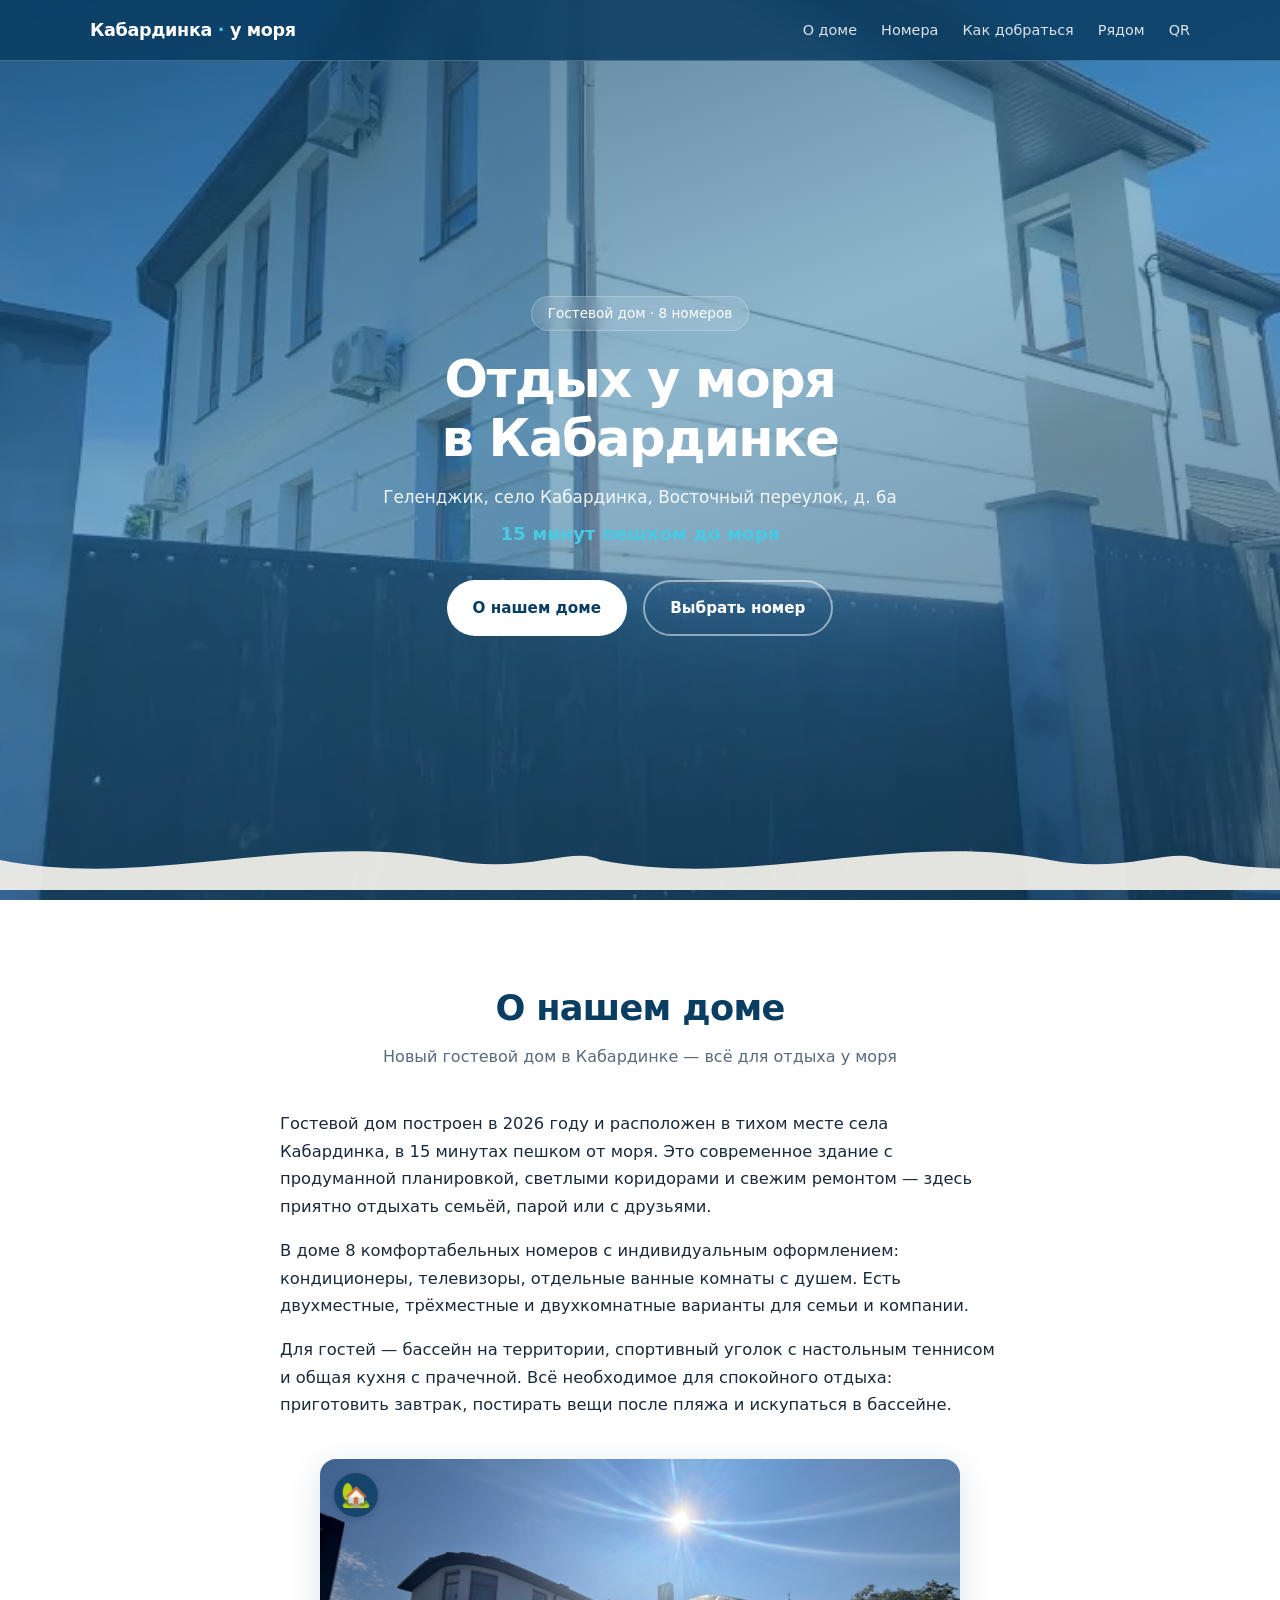
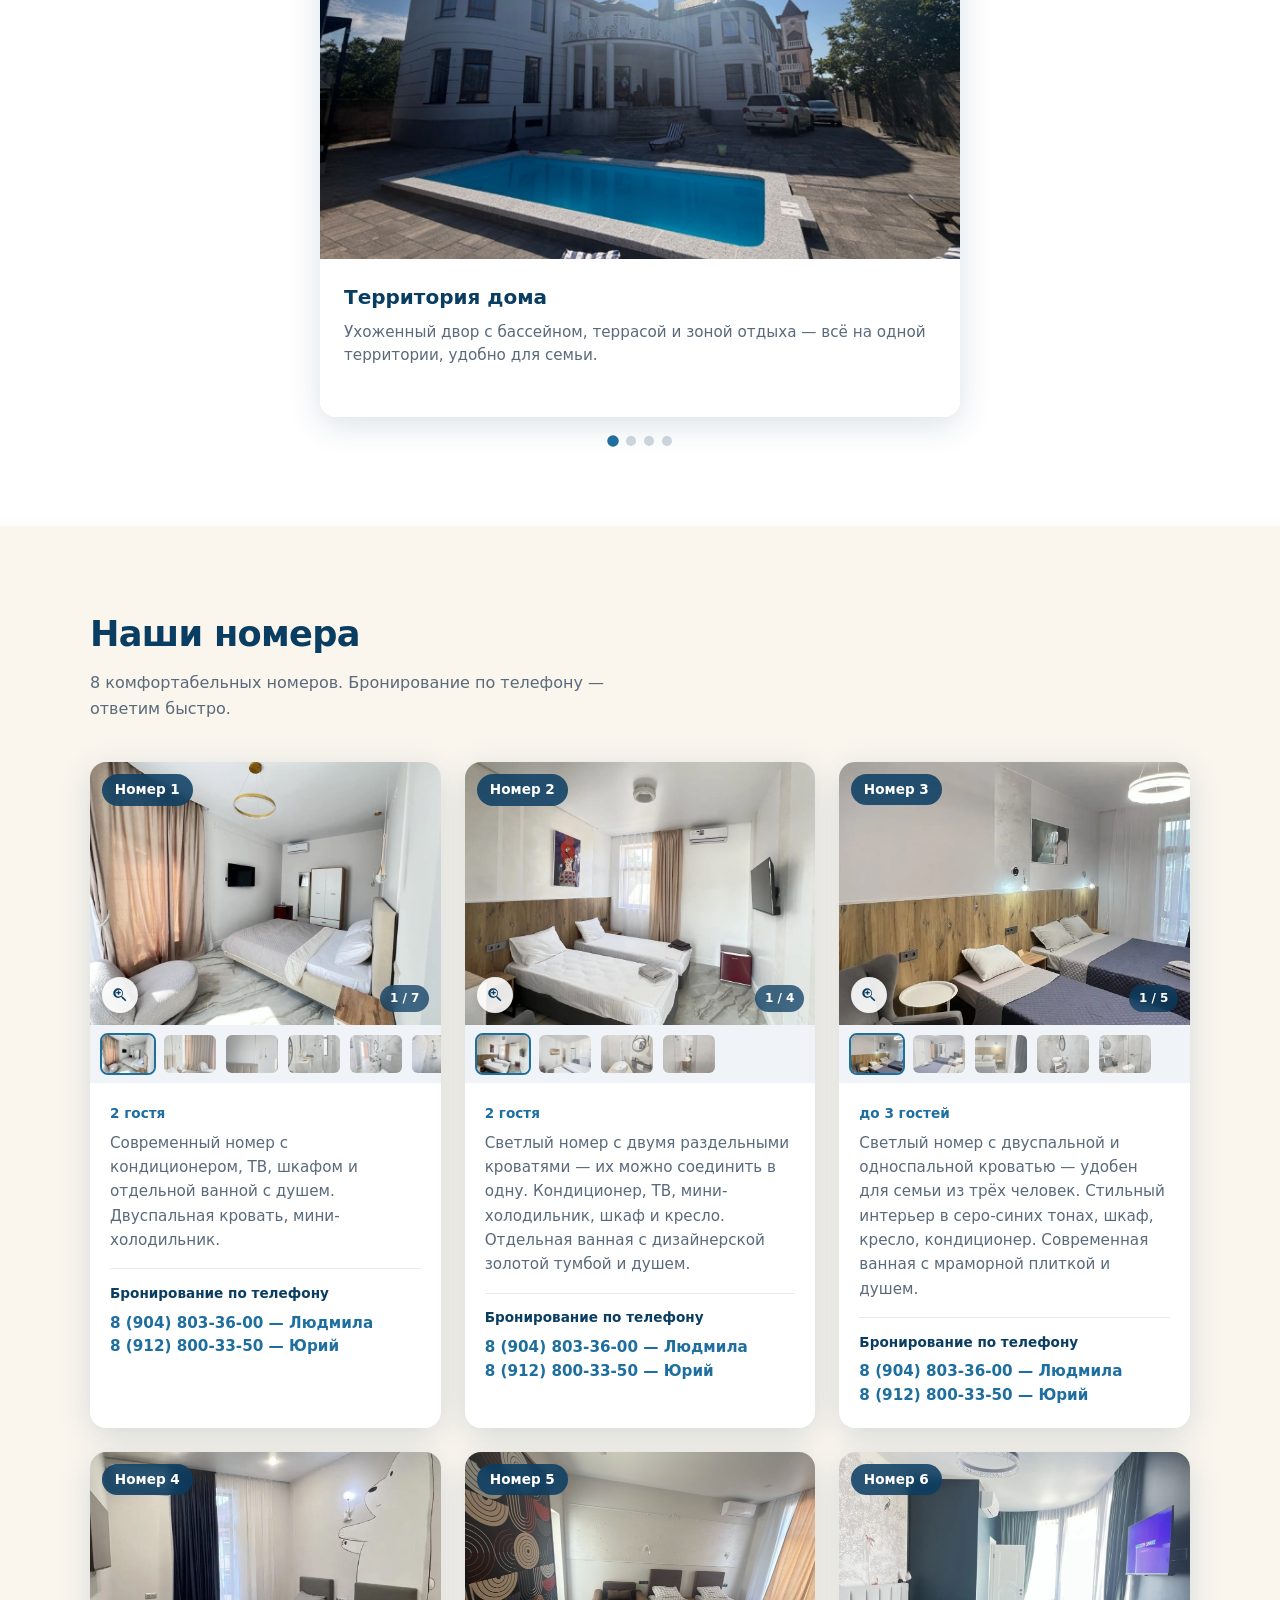
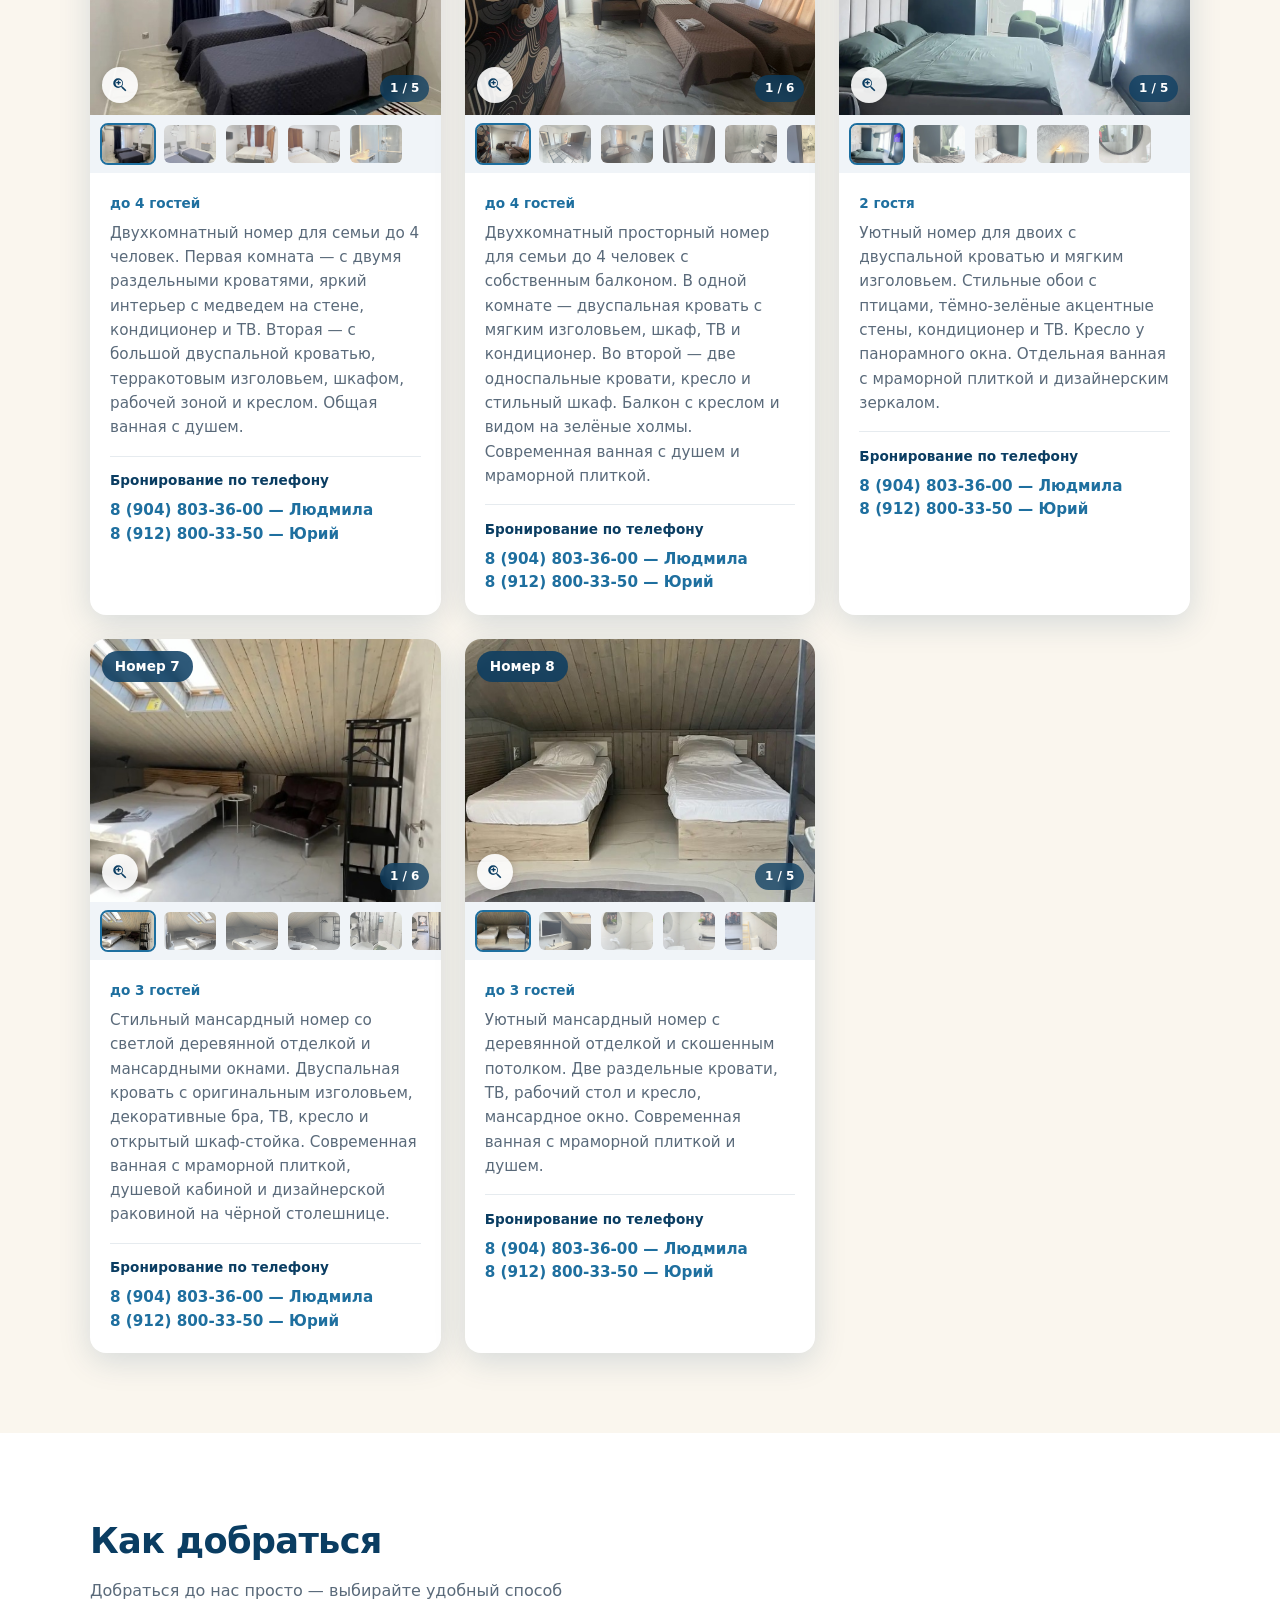
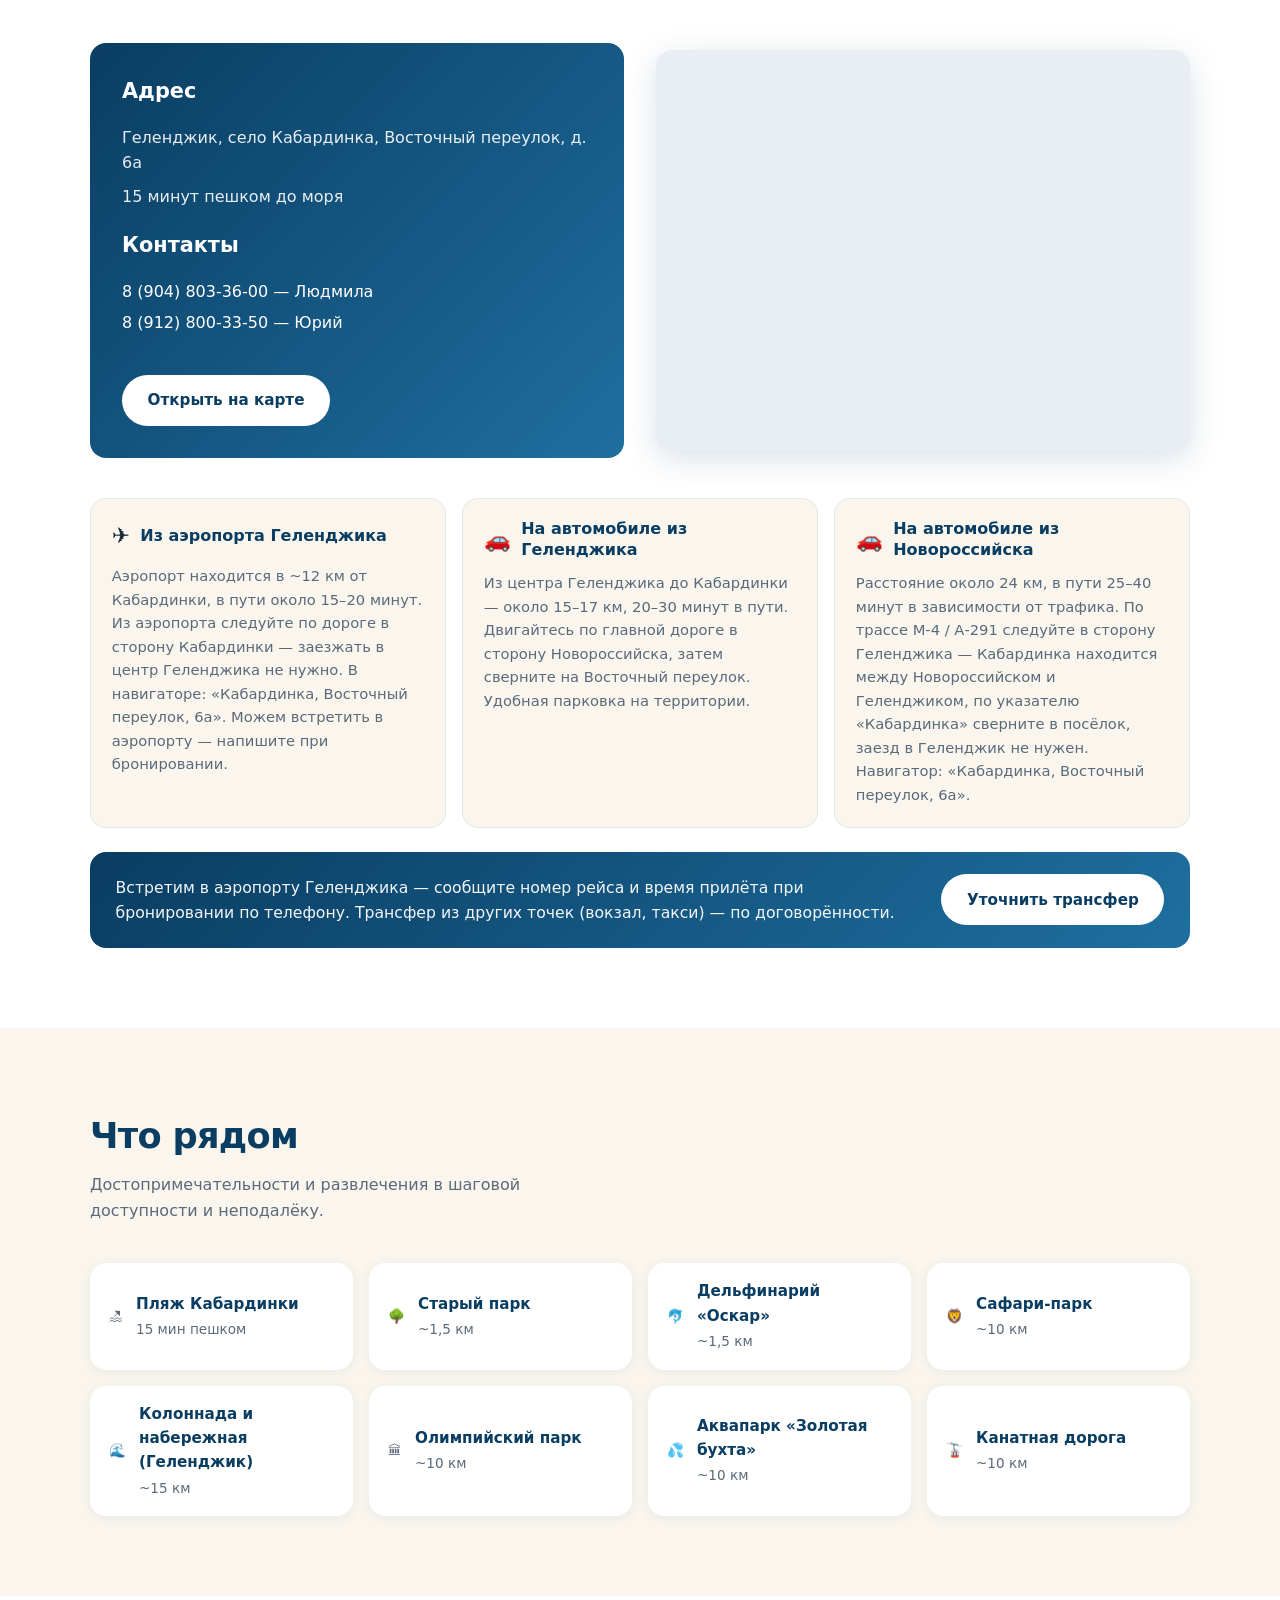
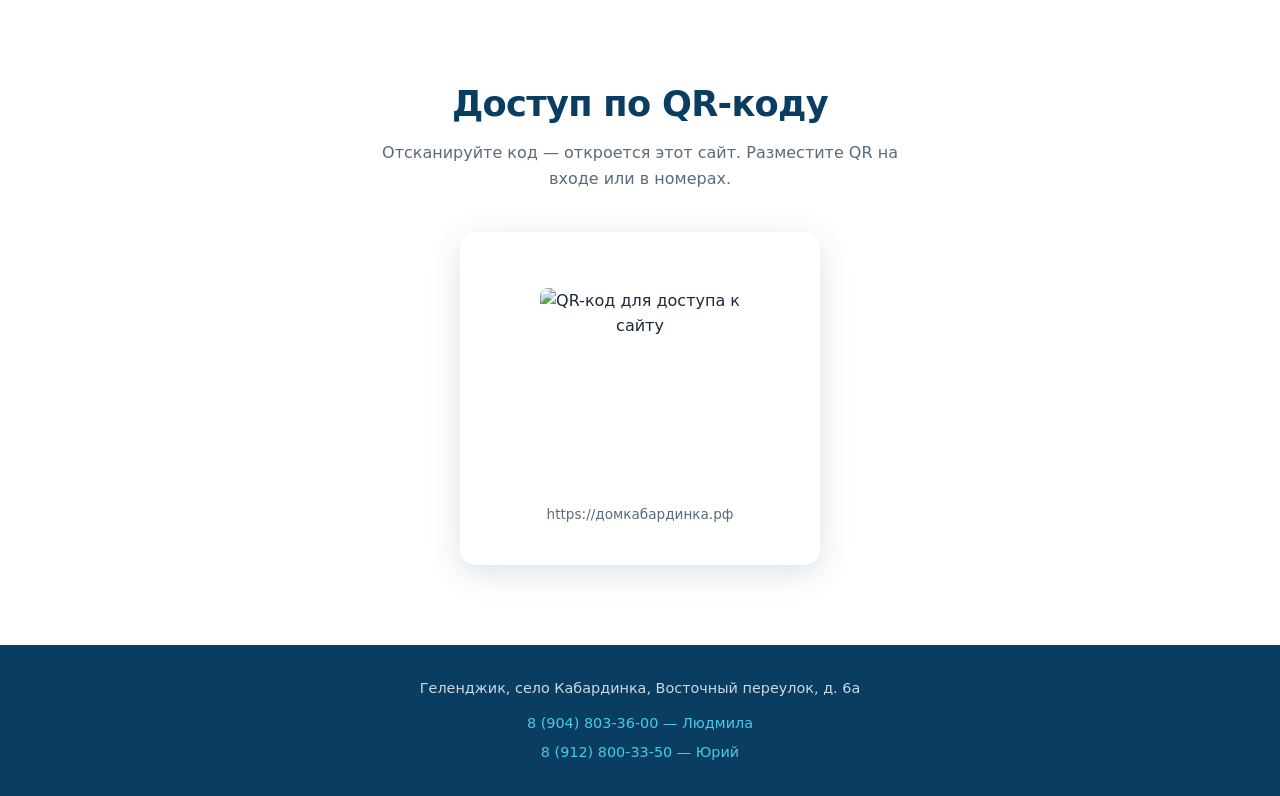
==== commit 9632d5b4: "Добавить базовую SEO-разметку для поисковиков. robots.txt, sitemap, Open Graph и LodgingBusiness sch" ====
--- a/index.html
+++ b/index.html
@@ -3,9 +3,52 @@
 <head>
   <meta charset="UTF-8">
   <meta name="viewport" content="width=device-width, initial-scale=1.0">
-  <meta name="description" content="Номера для отдыха в Кабардинке — 15 минут пешком до моря. Геленджик, Восточный переулок, 6а.">
-  <title>Номера в Кабардинке — у моря</title>
+  <title>Гостевой дом в Кабардинке у моря — номера, бассейн, бронирование</title>
+  <meta name="description" content="Гостевой дом в Кабардинке: 8 номеров, бассейн, 15 минут пешком до моря. Адрес: Геленджик, Восточный переулок, 6а. Бронирование по телефону.">
+  <meta name="keywords" content="гостевой дом Кабардинка, номера Кабардинка, отдых у моря Геленджик, снять номер Кабардинка">
+  <meta name="robots" content="index, follow">
+  <link rel="canonical" href="https://домкабардинка.рф/">
+
+  <meta property="og:type" content="website">
+  <meta property="og:locale" content="ru_RU">
+  <meta property="og:url" content="https://домкабардинка.рф/">
+  <meta property="og:title" content="Гостевой дом в Кабардинке у моря">
+  <meta property="og:description" content="8 комфортабельных номеров, бассейн, 15 минут пешком до пляжа. Бронирование по телефону.">
+  <meta property="og:image" content="https://домкабардинка.рф/images/hero/03.png">
+
+  <meta name="geo.region" content="RU-KDA">
+  <meta name="geo.placename" content="Кабардинка, Геленджик">
+
   <link rel="stylesheet" href="css/style.css">
+  <script type="application/ld+json">
+  {
+    "@context": "https://schema.org",
+    "@type": "LodgingBusiness",
+    "name": "Гостевой дом в Кабардинке у моря",
+    "description": "Новый гостевой дом в Кабардинке: 8 номеров, бассейн, 15 минут пешком до моря.",
+    "url": "https://домкабардинка.рф/",
+    "telephone": ["+79048033600", "+79128003350"],
+    "address": {
+      "@type": "PostalAddress",
+      "streetAddress": "Восточный переулок, д. 6а",
+      "addressLocality": "Кабардинка",
+      "addressRegion": "Краснодарский край",
+      "addressCountry": "RU"
+    },
+    "geo": {
+      "@type": "GeoCoordinates",
+      "latitude": 44.6514,
+      "longitude": 37.9378
+    },
+    "image": "https://домкабардинка.рф/images/hero/03.png",
+    "priceRange": "$$",
+    "amenityFeature": [
+      { "@type": "LocationFeatureSpecification", "name": "Бассейн", "value": true },
+      { "@type": "LocationFeatureSpecification", "name": "Парковка", "value": true },
+      { "@type": "LocationFeatureSpecification", "name": "Кухня", "value": true }
+    ]
+  }
+  </script>
 </head>
 <body>
 
